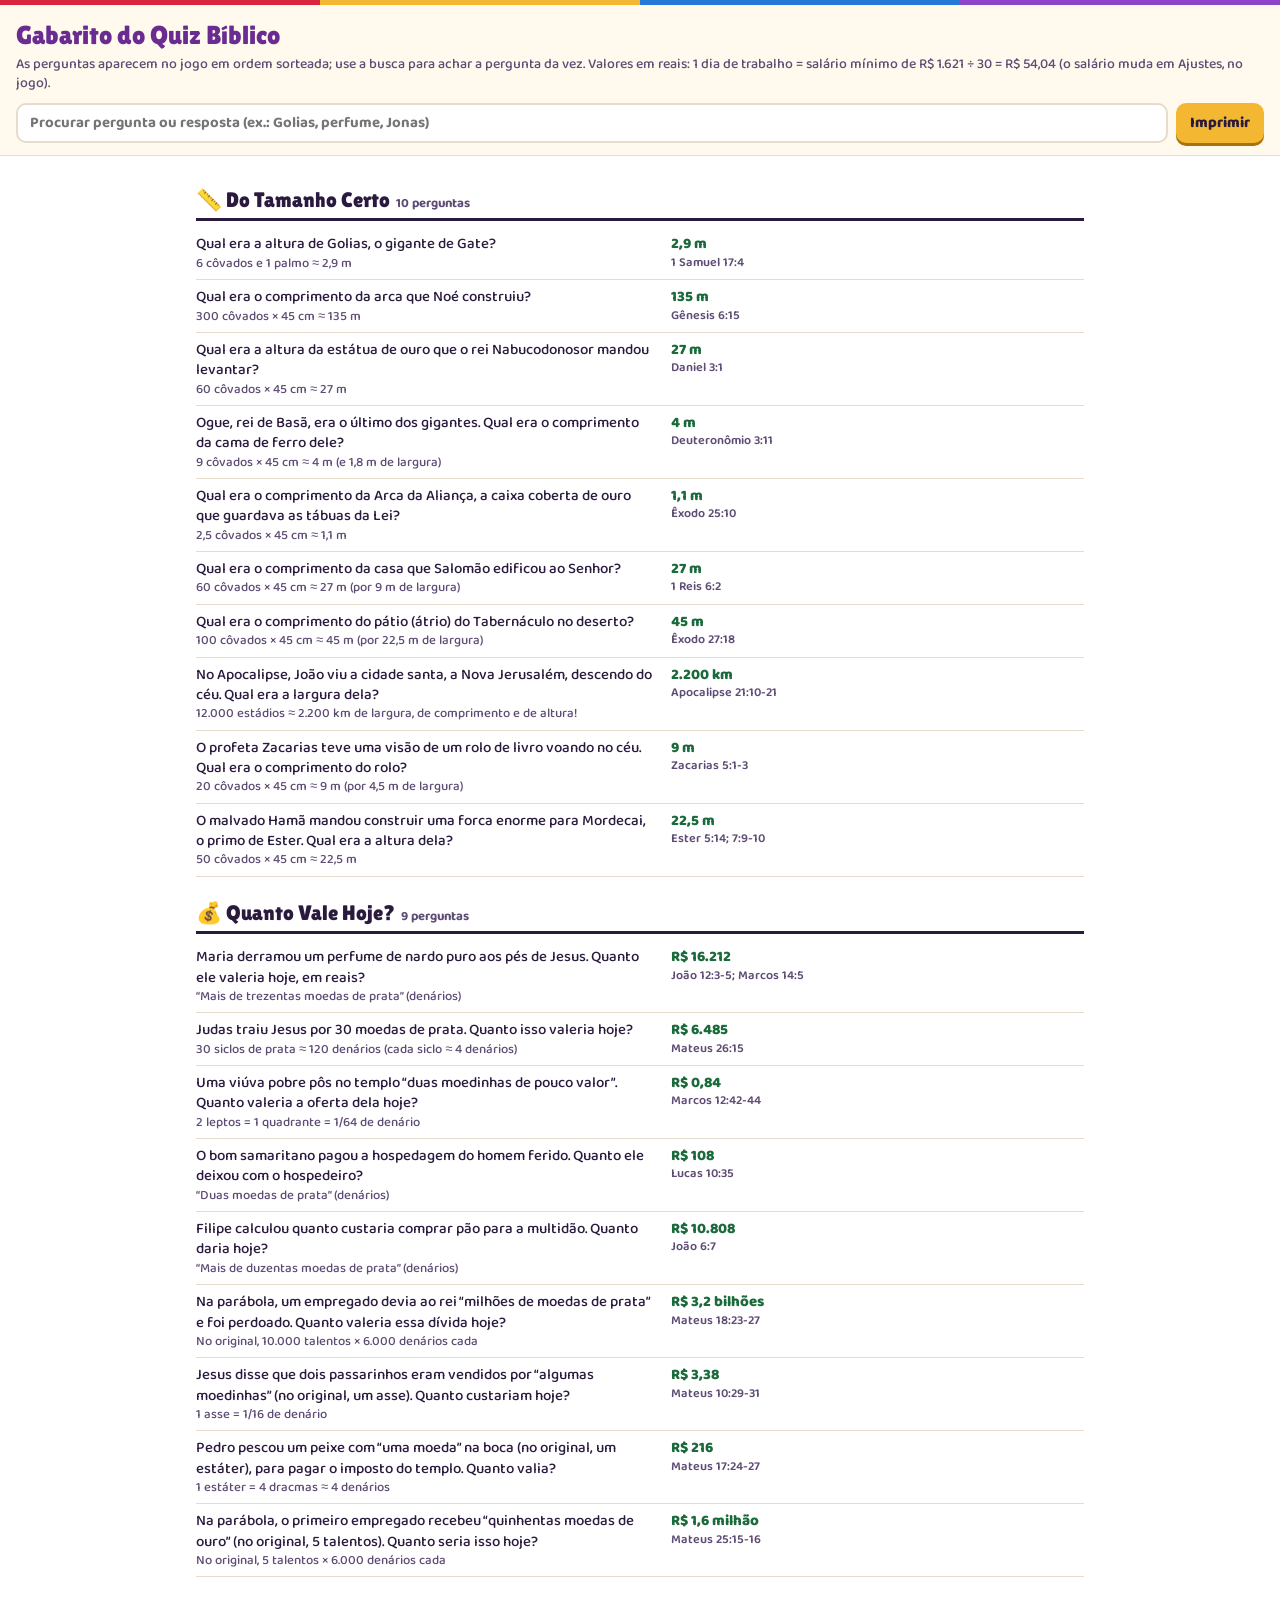
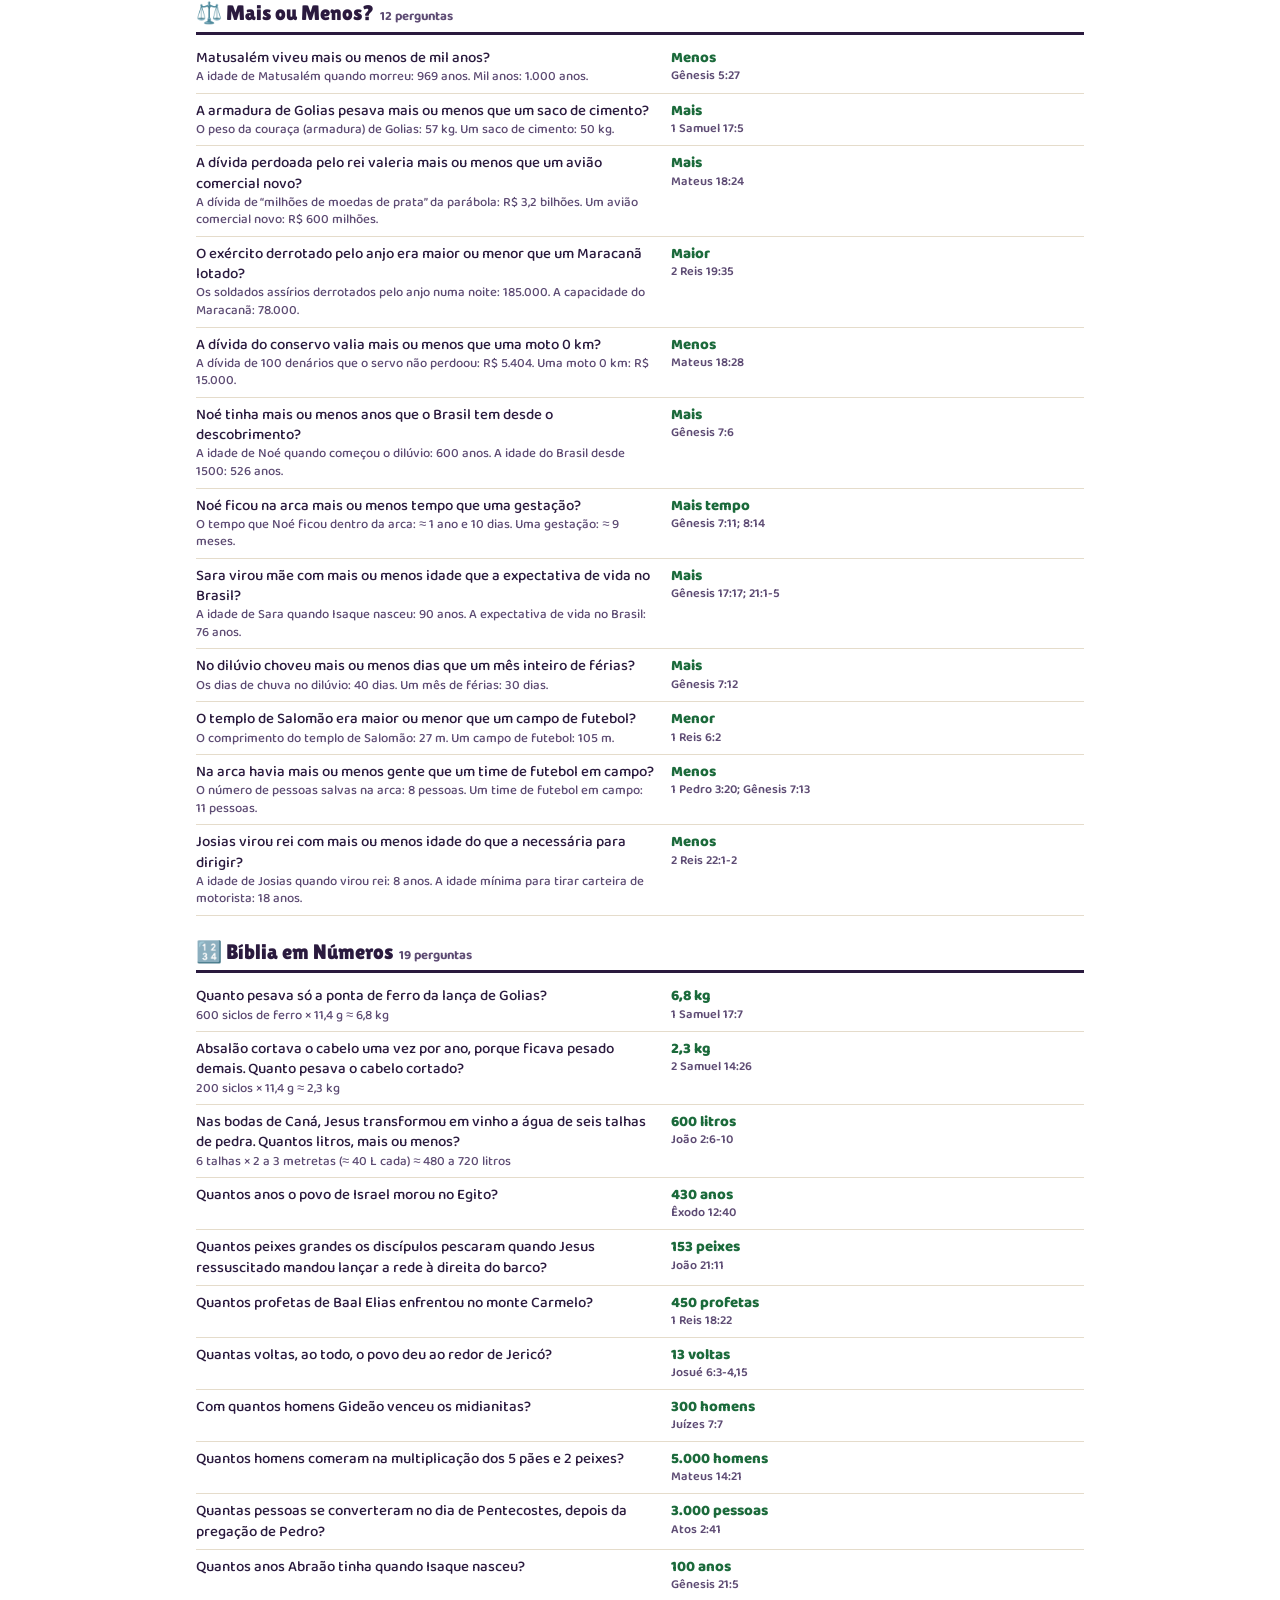
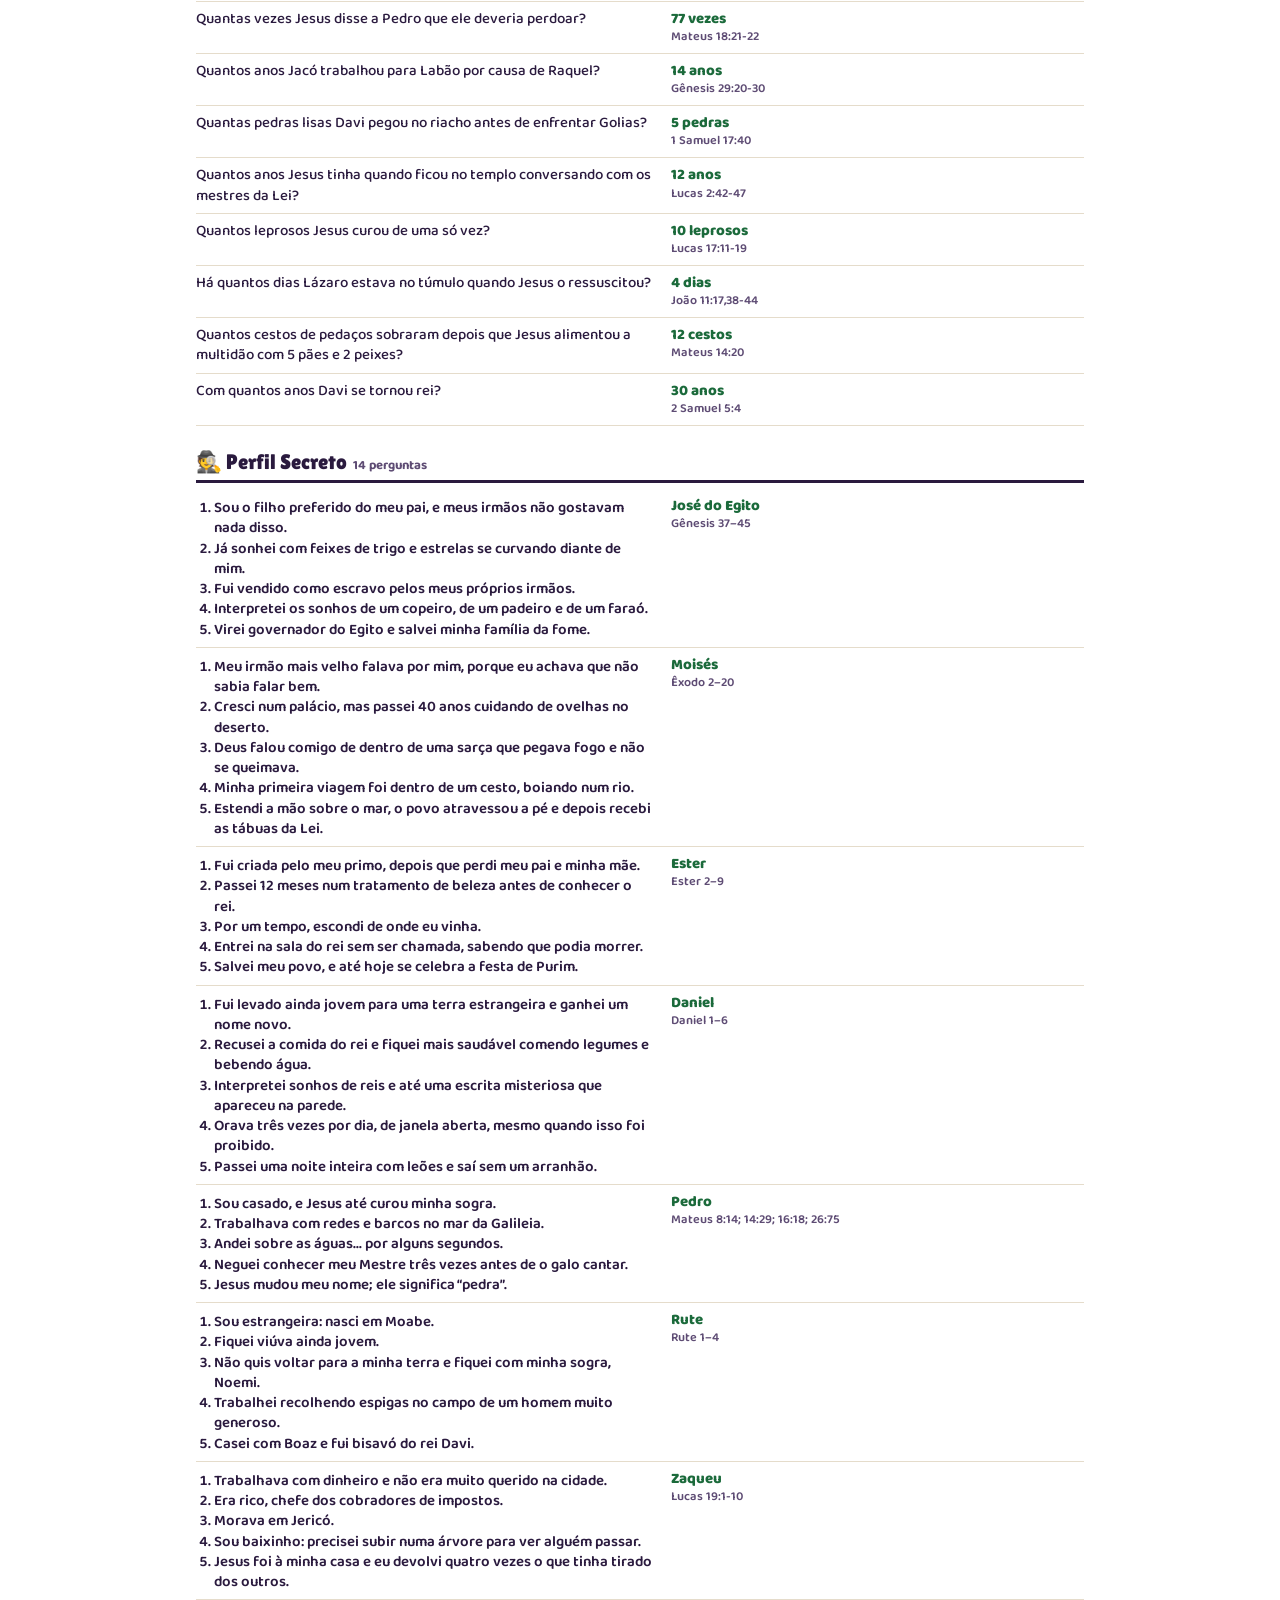
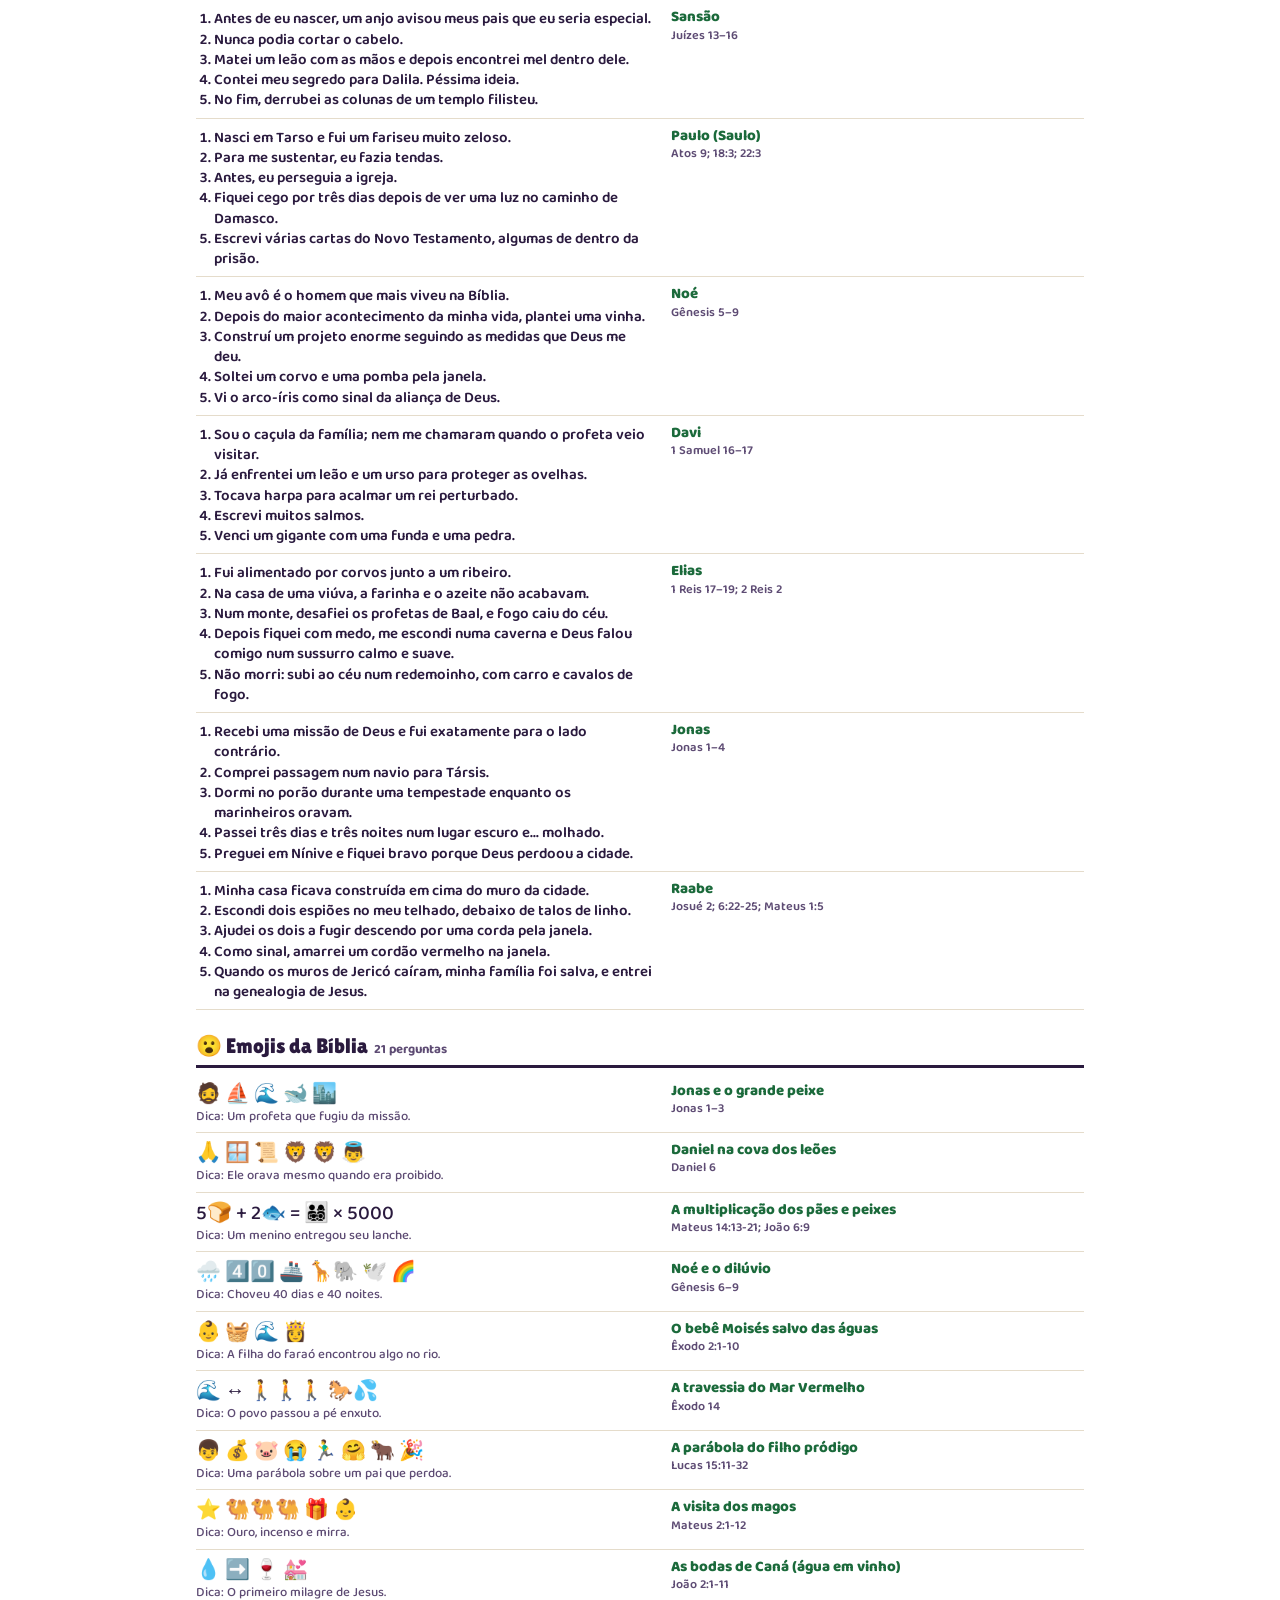
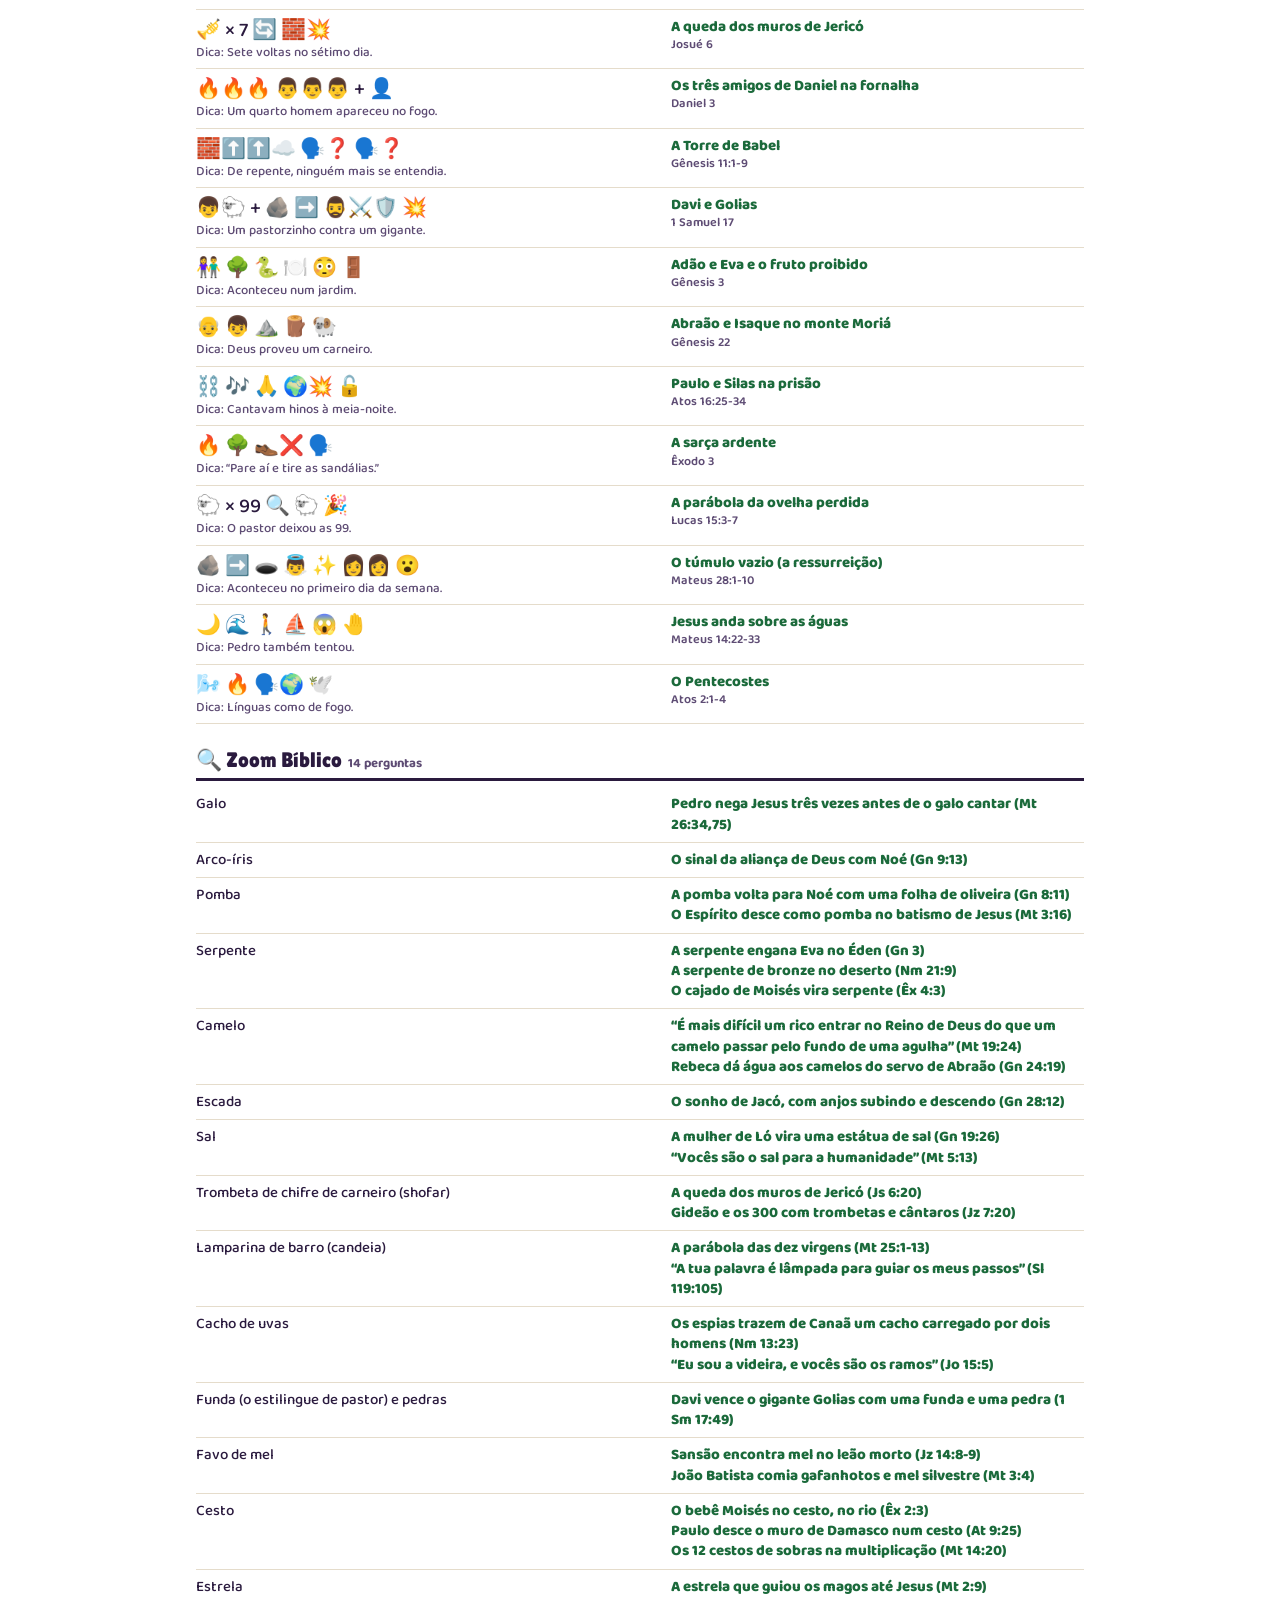
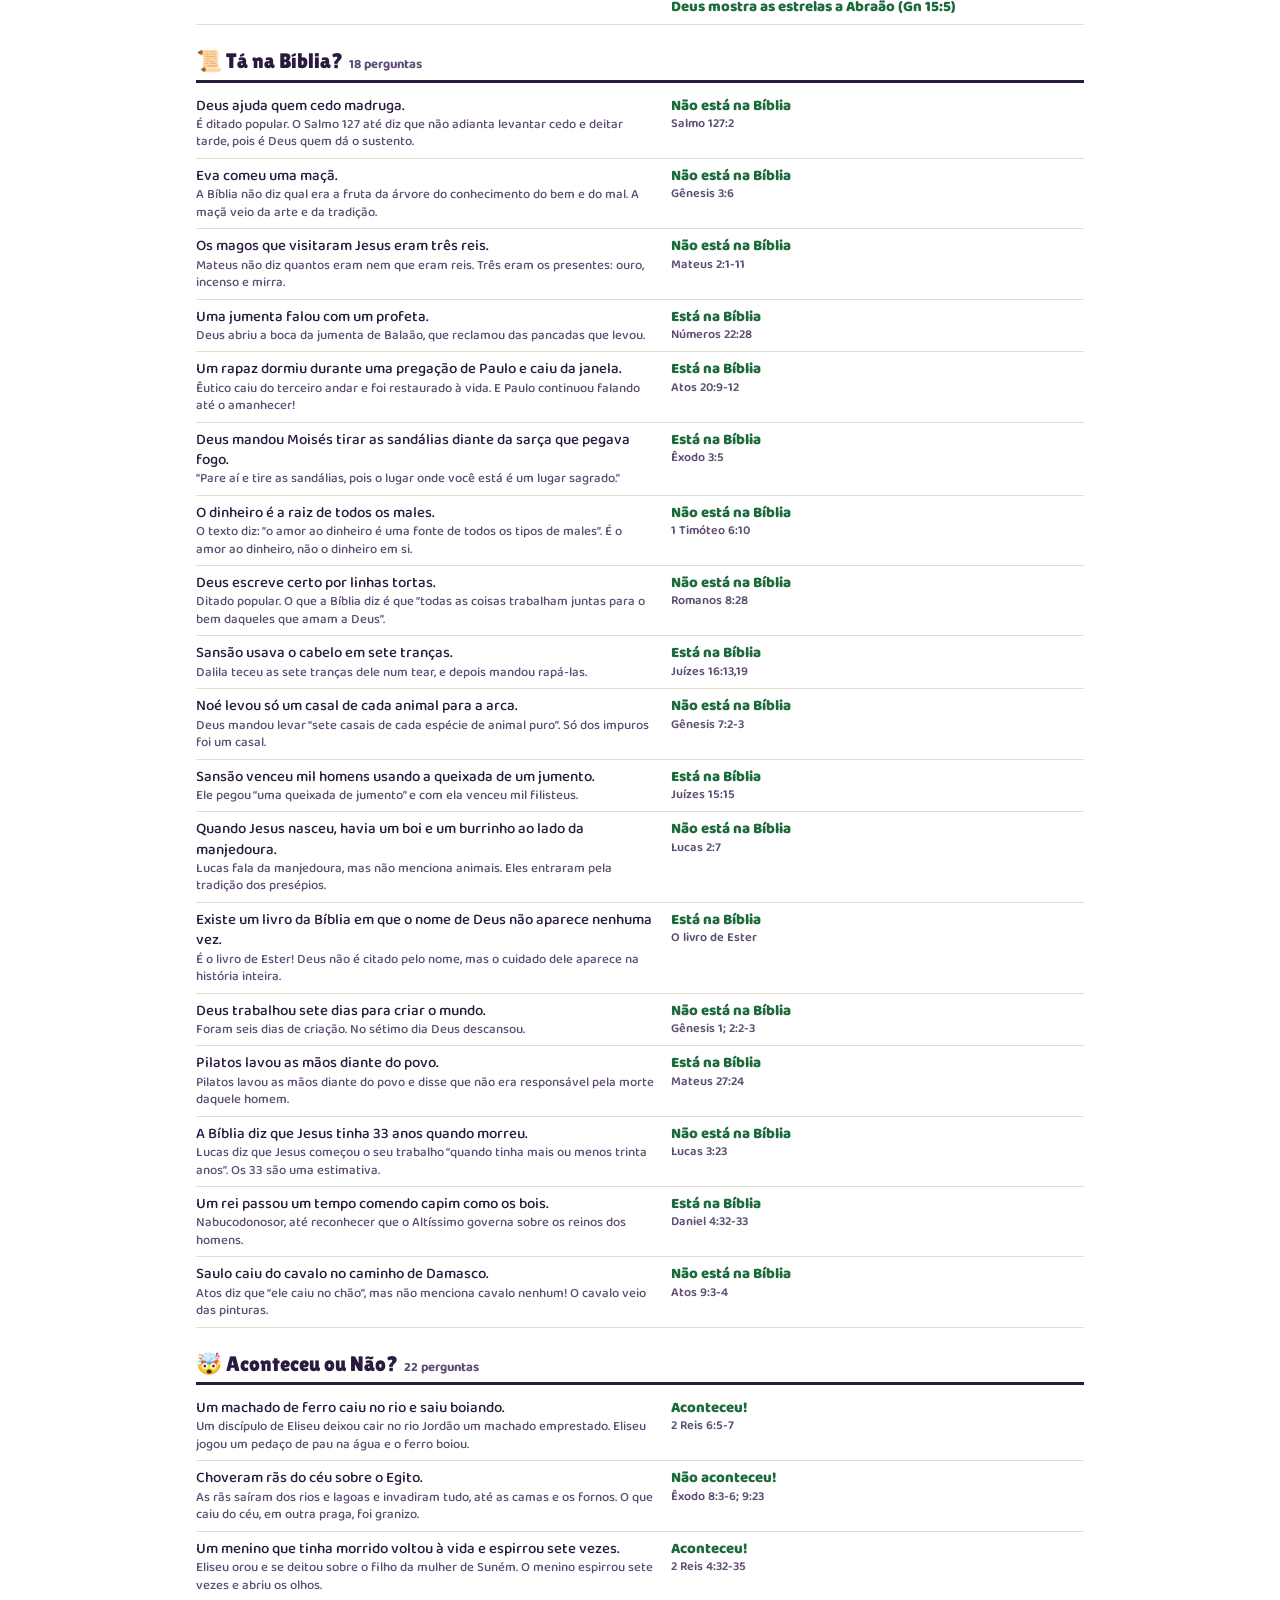
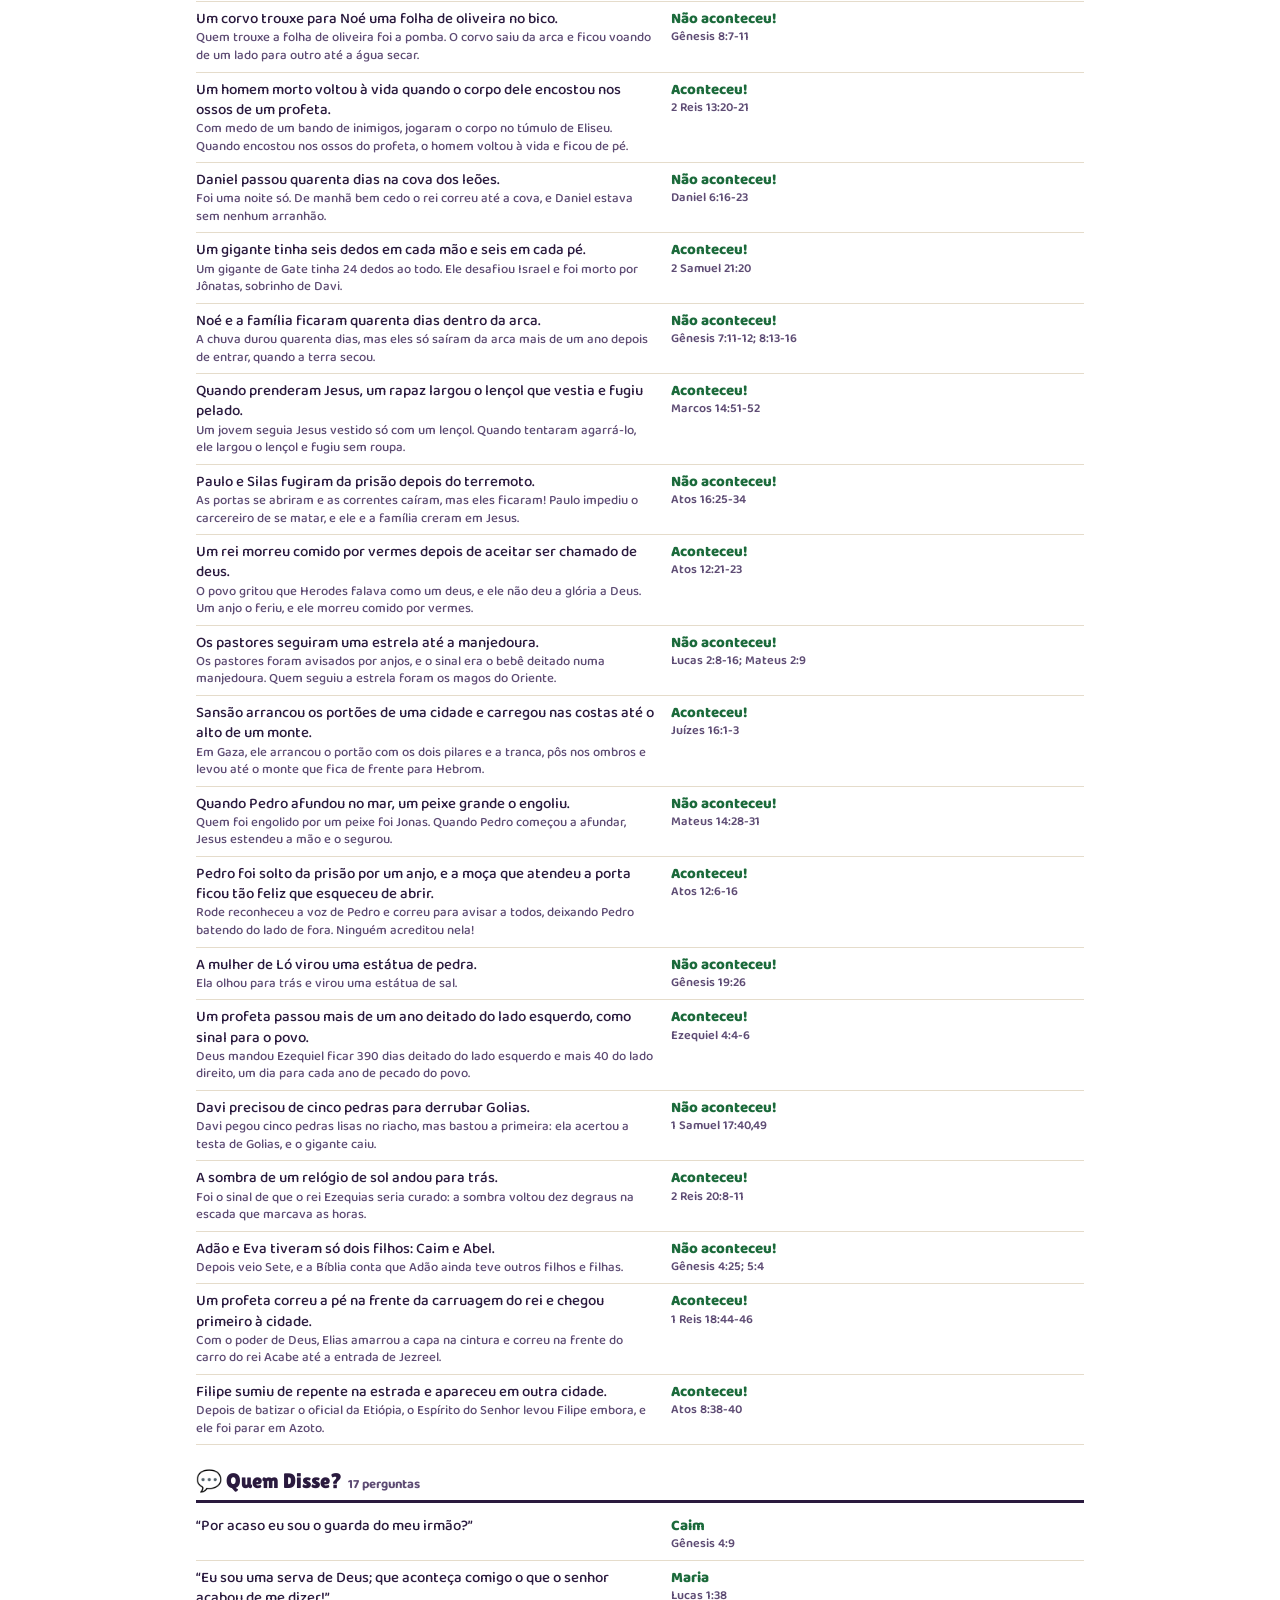
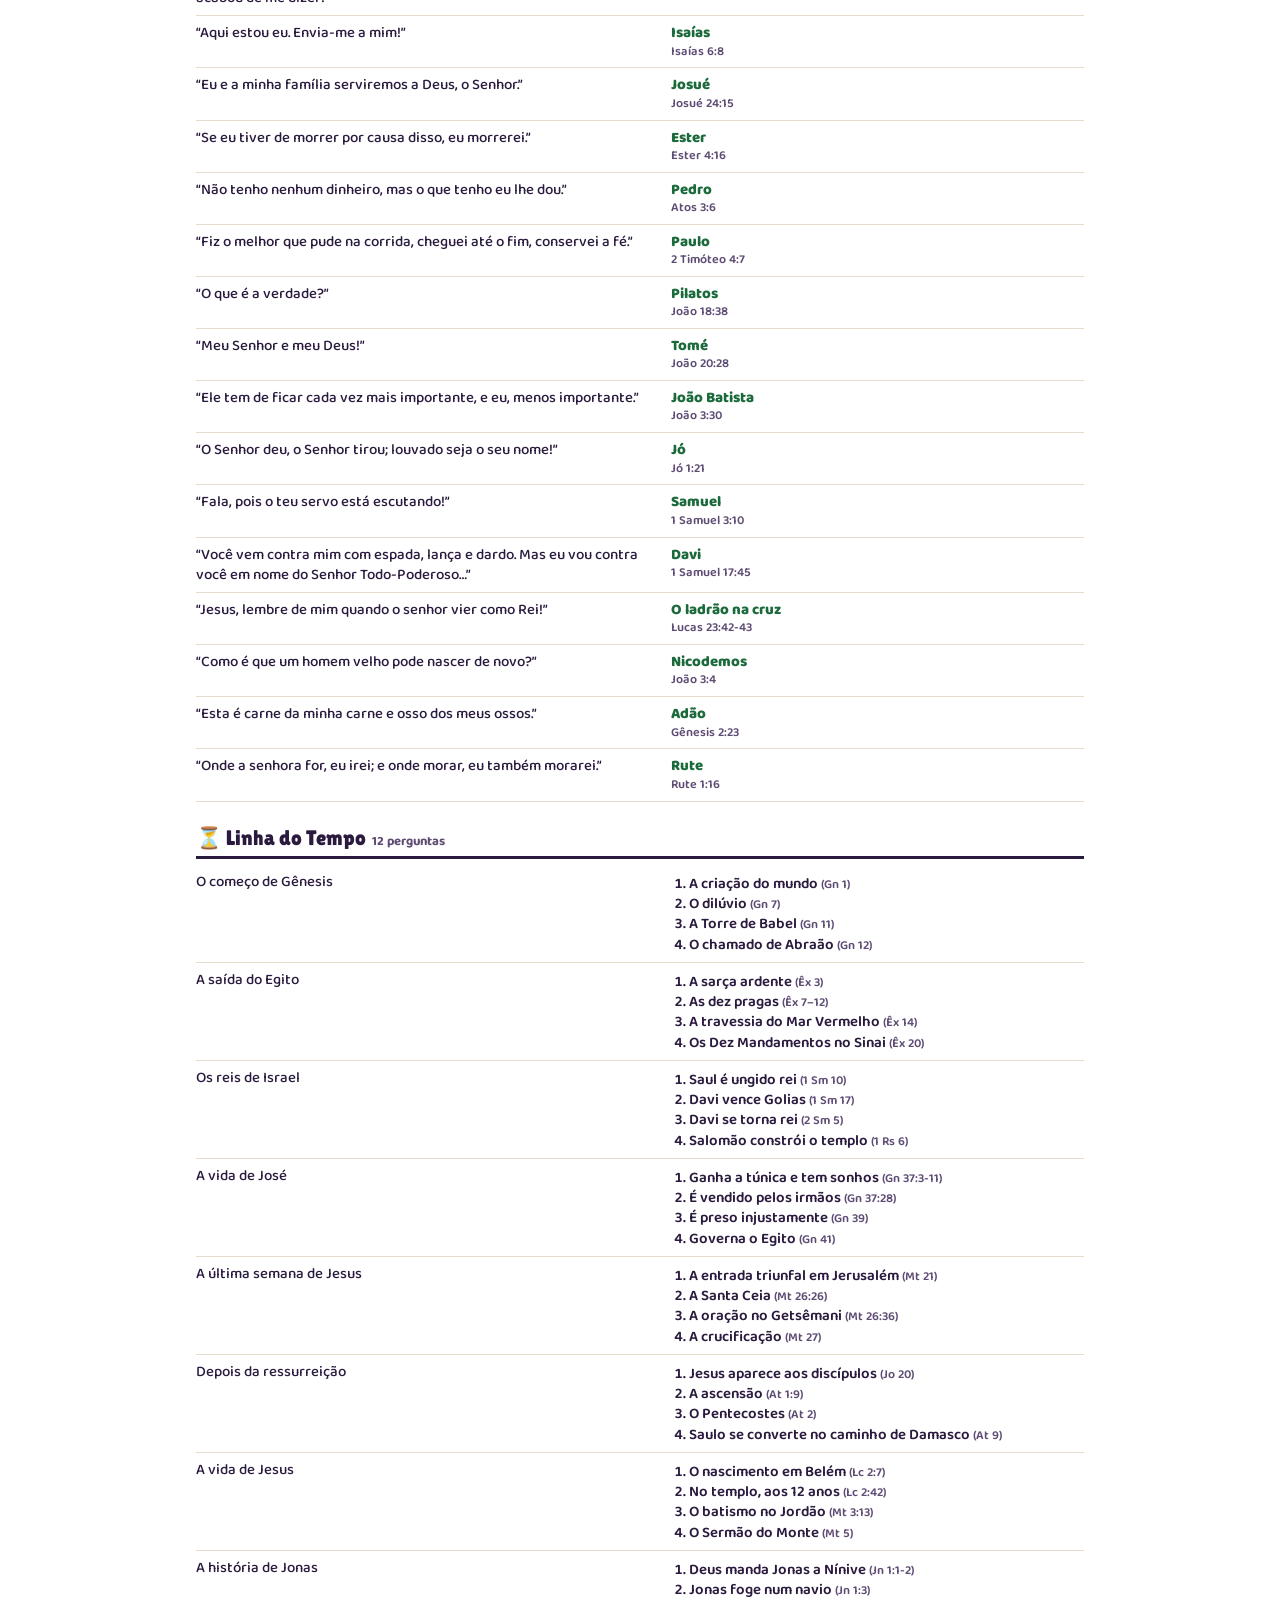
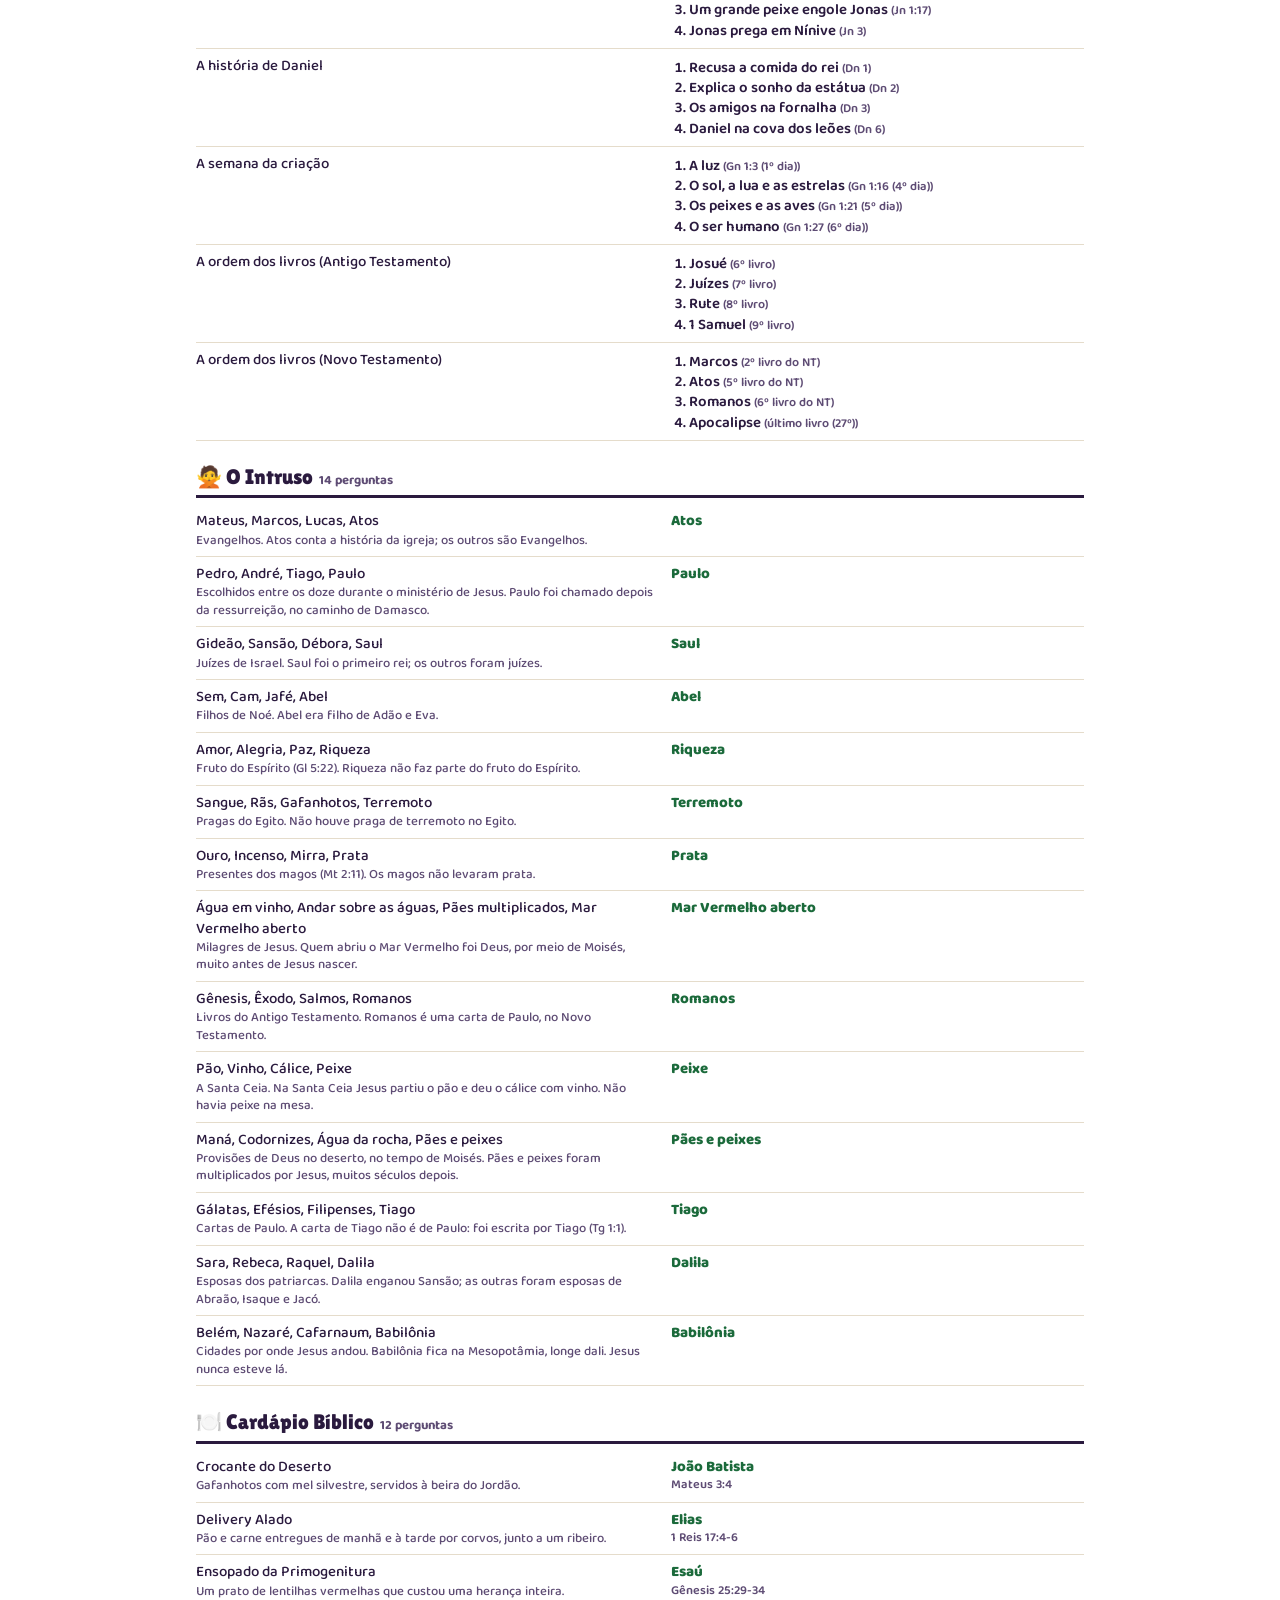
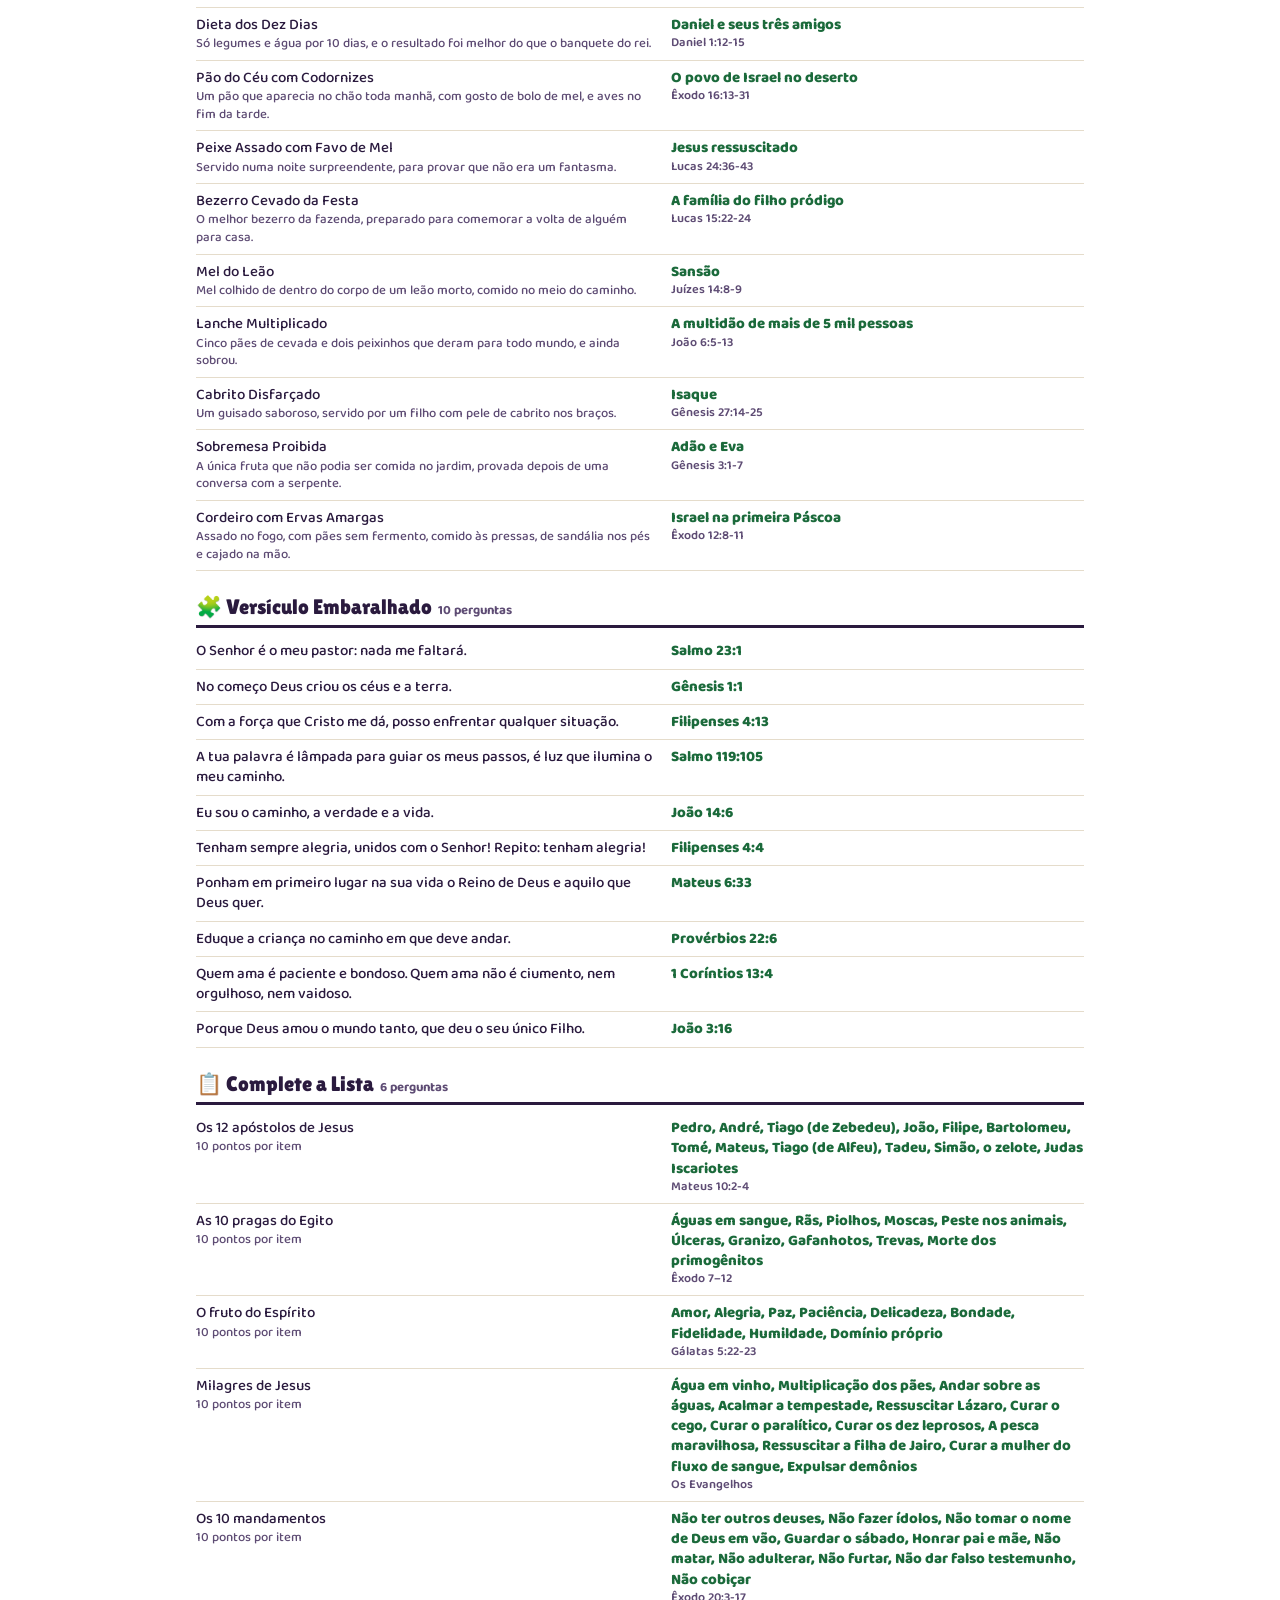
==== gabarito.html @ 68ddaf38 "Quiz Bíblico da EBD Co-Authored-By: Claude Opus 5.5 <noreply@anthropic.com>" ====
<!doctype html>
<html lang="pt-BR">
<head>
  <meta charset="utf-8">
  <meta name="viewport" content="width=device-width, initial-scale=1">
  <title>Gabarito do Quiz Bíblico</title>
  <link rel="stylesheet" href="css/fontes.css">
  <style>
    :root {
      --tinta: #2A1A3E;
      --tinta-2: #5E4C74;
      --linha: #E5DCCB;
      --fundo: #FFFFFF;
      --papel: #FFF9EE;
      --purpura: #6A2C91;
      --ok: #1B6A3B;
      --faixa: linear-gradient(90deg, #D7263D 0 25%, #F4B731 25% 50%, #2479D8 50% 75%, #8E44C9 75% 100%);
    }
    * { box-sizing: border-box; }
    body {
      margin: 0;
      background: var(--fundo);
      color: var(--tinta);
      font-family: 'Baloo 2', 'Segoe UI', sans-serif;
      font-weight: 500;
      font-size: 15px;
      line-height: 1.35;
    }
    header {
      position: sticky;
      top: 0;
      z-index: 2;
      background: var(--papel);
      border-bottom: 1px solid var(--linha);
      padding: 14px 16px 12px;
    }
    header::before { content: ''; position: absolute; inset: 0 0 auto 0; height: 5px; background: var(--faixa); }
    h1 { margin: 4px 0 2px; font-family: 'Lilita One', 'Arial Black', sans-serif; font-weight: 400; font-size: 26px; color: var(--purpura); }
    .sub { margin: 0; color: var(--tinta-2); font-size: 14px; }
    .ferramentas { display: flex; flex-wrap: wrap; gap: 8px; margin-top: 10px; }
    .ferramentas input {
      flex: 1 1 260px;
      min-width: 0;
      padding: 8px 12px;
      border: 2px solid var(--linha);
      border-radius: 10px;
      font: inherit;
      font-weight: 700;
      color: var(--tinta);
    }
    .ferramentas input:focus { outline: 0; border-color: var(--purpura); }
    .ferramentas button {
      padding: 8px 14px;
      border: 0;
      border-radius: 10px;
      background: #F4B731;
      color: var(--tinta);
      font: inherit;
      font-weight: 800;
      cursor: pointer;
      box-shadow: 0 3px 0 #A9720A;
    }
    main { max-width: 920px; margin: 0 auto; padding: 8px 16px 40px; }
    section { margin-top: 22px; }
    h2 {
      margin: 0 0 6px;
      padding-bottom: 4px;
      border-bottom: 3px solid var(--tinta);
      font-family: 'Lilita One', 'Arial Black', sans-serif;
      font-weight: 400;
      font-size: 21px;
      break-after: avoid;
    }
    h2 small { font-family: 'Baloo 2', sans-serif; font-weight: 700; font-size: 13px; color: var(--tinta-2); margin-left: 6px; }
    .item {
      display: grid;
      grid-template-columns: minmax(0, 1fr) minmax(0, 0.9fr);
      gap: 4px 16px;
      padding: 7px 0;
      border-bottom: 1px solid var(--linha);
      break-inside: avoid;
    }
    .q { min-width: 0; }
    .r { min-width: 0; font-weight: 800; color: var(--ok); }
    .ref { display: block; font-weight: 600; font-size: 12.5px; color: var(--tinta-2); }
    .det { display: block; font-weight: 500; font-size: 13px; color: var(--tinta-2); }
    ol.mini { margin: 2px 0 0; padding-left: 18px; font-weight: 600; color: var(--tinta); }
    .vazio { margin-top: 30px; text-align: center; color: var(--tinta-2); }
    [hidden] { display: none !important; }

    @media (max-width: 620px) {
      .item { grid-template-columns: 1fr; }
    }
    @media print {
      @page { size: A4; margin: 12mm; }
      header { position: static; background: none; border: 0; padding: 0 0 6px; }
      header::before { position: static; display: block; height: 4px; margin-bottom: 6px; }
      .ferramentas { display: none; }
      main { max-width: none; padding: 0; }
      body { font-size: 10.5pt; }
      h2 { font-size: 14pt; }
      .item { padding: 4px 0; }
      section { margin-top: 12px; }
    }
  </style>
</head>
<body>
  <header>
    <h1>Gabarito do Quiz Bíblico</h1>
    <p class="sub" id="sub"></p>
    <div class="ferramentas">
      <input id="busca" type="search" placeholder="Procurar pergunta ou resposta (ex.: Golias, perfume, Jonas)" autocomplete="off" aria-label="Procurar no gabarito">
      <button type="button" id="imprimir">Imprimir</button>
    </div>
  </header>
  <main id="lista"></main>
  <p class="vazio" id="vazio" hidden>Nada encontrado com essa busca.</p>

  <script src="js/dados.js"></script>
  <script>
  (function () {
    'use strict';
    const Q = window.QUIZ;

    /* mesmo valor usado no jogo: 1 dia de trabalho = salário mínimo ÷ 30 (Ajustes) */
    let salario = 1621;
    try {
      const salvo = JSON.parse(localStorage.getItem('quiz-ebd-v1') || 'null');
      if (salvo && salvo.salario > 0) salario = salvo.salario;
    } catch (e) { /* sem jogo salvo */ }
    const diaria = Math.ceil(Math.round(salario / 30 * 1e6) / 1e4) / 100;

    const esc = s => String(s).replace(/[&<>"]/g, c => ({ '&': '&amp;', '<': '&lt;', '>': '&gt;', '"': '&quot;' }[c]));
    const num = (v, casas) => v.toLocaleString('pt-BR', { maximumFractionDigits: casas != null ? casas : (Math.abs(v) >= 100 ? 0 : Math.abs(v) >= 10 ? 1 : 2) });
    function brl(v) {
      if (v >= 1e9) return `R$ ${num(v / 1e9, 1)} ${v >= 2e9 ? 'bilhões' : 'bilhão'}`;
      if (v >= 1e6) return `R$ ${num(v / 1e6, 1)} ${v >= 2e6 ? 'milhões' : 'milhão'}`;
      if (v < 100 && Math.abs(v - Math.round(v)) > 0.004) return 'R$ ' + v.toLocaleString('pt-BR', { minimumFractionDigits: 2, maximumFractionDigits: 2 });
      return 'R$ ' + Math.round(v).toLocaleString('pt-BR');
    }
    const unidade = (v, un) => un === 'R$' ? brl(v) : `${num(v)}${un ? ' ' + (un === 't' ? 'toneladas' : un === 'L' ? 'litros' : un) : ''}`;

    function item(pergunta, resposta, ref, detalhe) {
      return `<div class="item"><div class="q">${pergunta}${detalhe ? `<span class="det">${detalhe}</span>` : ''}</div>` +
        `<div class="r">${resposta}${ref ? `<span class="ref">${esc(ref)}</span>` : ''}</div></div>`;
    }

    /* uma linha de gabarito para cada tipo de jogo */
    const LINHA = {
      estimativa(m, q) {
        if (m.visual === 'dinheiro') {
          return item(esc(q.pergunta), brl(q.denarios * diaria), q.versiculo, esc(q.conta));
        }
        return item(esc(q.pergunta), unidade(q.resposta, q.unidade), q.versiculo, q.conta ? esc(q.conta) : '');
      },
      maioumenor(m, q) {
        const vb = q.denarios != null ? q.denarios * diaria : q.valor;
        const ub = q.denarios != null ? 'R$' : q.unidade;
        const certa = vb > q.mod.valor ? q.rotulos[0] : q.rotulos[1];
        const valB = q.mostra || unidade(vb, ub), valM = q.mod.mostra || unidade(q.mod.valor, q.mod.unidade);
        return item(esc(q.pergunta), esc(certa), q.versiculo, `${esc(q.bib)}: ${valB}. ${esc(q.mod.texto)}: ${valM}.`);
      },
      pistas(m, q) {
        return item(`<ol class="mini">${q.pistas.map(p => `<li>${esc(p)}</li>`).join('')}</ol>`, esc(q.nome), q.versiculo);
      },
      emoji(m, q) { return item(`<span style="font-size:20px">${q.emojis}</span>`, esc(q.resposta), q.versiculo, `Dica: ${esc(q.dica)}`); },
      zoom(m, q) { return item(esc(q.objeto), q.historias.map(esc).join('<br>'), ''); },
      verdadeiro(m, q) {
        const r = m.rotulos ? (q.resposta ? m.rotulos.certo : m.rotulos.errado) : (q.resposta ? 'Está na Bíblia' : 'Não está na Bíblia');
        return item(esc(q.frase), esc(r), q.versiculo, esc(q.explicacao));
      },
      escolha(m, q) { return item(`“${esc(q.frase)}”`, esc(q.opcoes[0]), q.versiculo); },
      ordem(m, q) { return item(esc(q.titulo), `<ol class="mini">${q.eventos.map(e => `<li>${esc(e.texto)} <span class="ref" style="display:inline">(${esc(e.ref)})</span></li>`).join('')}</ol>`, ''); },
      intruso(m, q) { return item(q.itens.map(esc).join(', '), esc(q.itens[3]), '', `${esc(q.grupo)}. ${esc(q.explicacao)}`); },
      cardapio(m, q) { return item(`${esc(q.prato)}<span class="det">${esc(q.descricao)}</span>`, esc(q.opcoes[0]), q.versiculo); },
      embaralhado(m, q) { return item(esc(q.texto), esc(q.versiculo), ''); },
      lista(m, q) { return item(`${esc(q.titulo)} <span class="det">${q.pontos || m.pontos} pontos por item</span>`, q.itens.map(i => esc(i.nome)).join(', '), q.versiculo); },
      relampago(m, q) { return item(esc(q.titulo), `<ol class="mini">${q.itens.map(([p, r]) => `<li><span style="font-weight:600;color:var(--tinta)">${esc(p)}</span> ${esc(r)}</li>`).join('')}</ol>`, ''); }
    };

    const blocos = Q.modulos.map(m => {
      const linhas = m.perguntas.map(q => LINHA[m.tipo](m, q)).join('');
      return `<section><h2>${m.icone} ${esc(m.nome)}<small>${m.perguntas.length} ${m.perguntas.length === 1 ? 'pergunta' : 'perguntas'}</small></h2>${linhas}</section>`;
    });
    blocos.push(`<section><h2>🏆 Aposta Final<small>${Q.final.length} temas</small></h2>${Q.final.map(f => item(`<b>${esc(f.tema)}</b><br>${esc(f.pergunta)}`, esc(f.resposta), f.versiculo)).join('')}</section>`);
    document.getElementById('lista').innerHTML = blocos.join('');
    document.getElementById('sub').textContent =
      `As perguntas aparecem no jogo em ordem sorteada; use a busca para achar a pergunta da vez. ` +
      `Valores em reais: 1 dia de trabalho = salário mínimo de ${brl(salario)} ÷ 30 = ${brl(diaria)} (o salário muda em Ajustes, no jogo).`;

    /* busca: ignora acentos e maiúsculas, esconde o que não combina */
    const norm = s => s.toLowerCase().normalize('NFD').replace(/[̀-ͯ]/g, '');
    const itens = Array.from(document.querySelectorAll('.item'));
    itens.forEach(el => { el.dataset.txt = norm(el.textContent); });
    const secoes = Array.from(document.querySelectorAll('section'));
    document.getElementById('busca').addEventListener('input', e => {
      const t = norm(e.target.value.trim());
      let algum = false;
      itens.forEach(el => { const ok = !t || el.dataset.txt.includes(t); el.hidden = !ok; if (ok) algum = true; });
      secoes.forEach(s => { s.hidden = !s.querySelector('.item:not([hidden])'); });
      document.getElementById('vazio').hidden = algum;
    });
    document.getElementById('imprimir').addEventListener('click', () => {
      const b = document.getElementById('busca');
      if (b.value) { b.value = ''; b.dispatchEvent(new Event('input')); }
      window.print();
    });
  })();
  </script>
</body>
</html>
---- css/fontes.css ----
/* Fontes embutidas no próprio CSS: funcionam sem internet e abrindo o index.html com dois cliques.
 * Lilita One (Juan Montoreano) e Baloo 2 (Ek Type), licença SIL Open Font License 1.1.
 * Os arquivos originais estão na pasta fonts/. */
@font-face {
  font-family: "Lilita One";
  font-style: normal;
  font-weight: 400;
  font-display: block;
  src: url([data-uri]) format("woff2");
}
@font-face {
  font-family: "Baloo 2";
  font-style: normal;
  font-weight: 400 800;
  font-display: block;
  src: url([data-uri]) format("woff2");
}
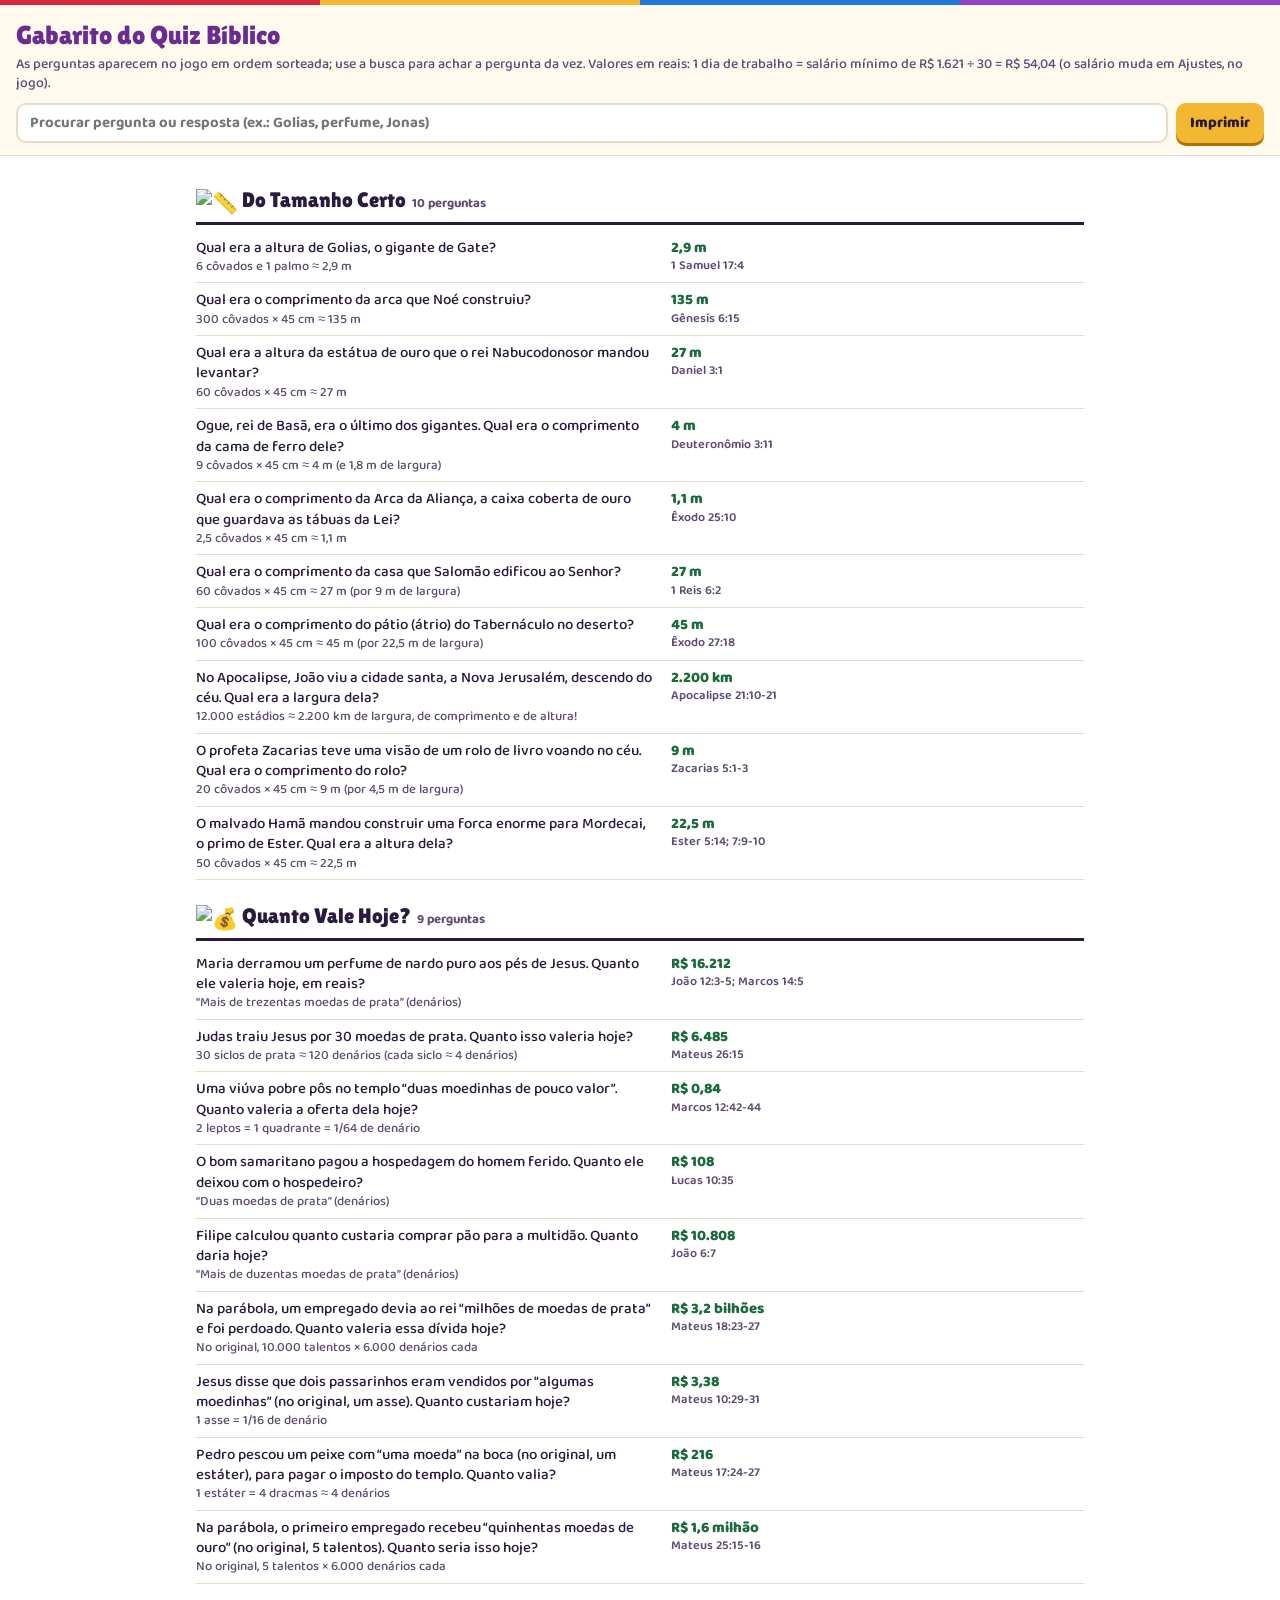
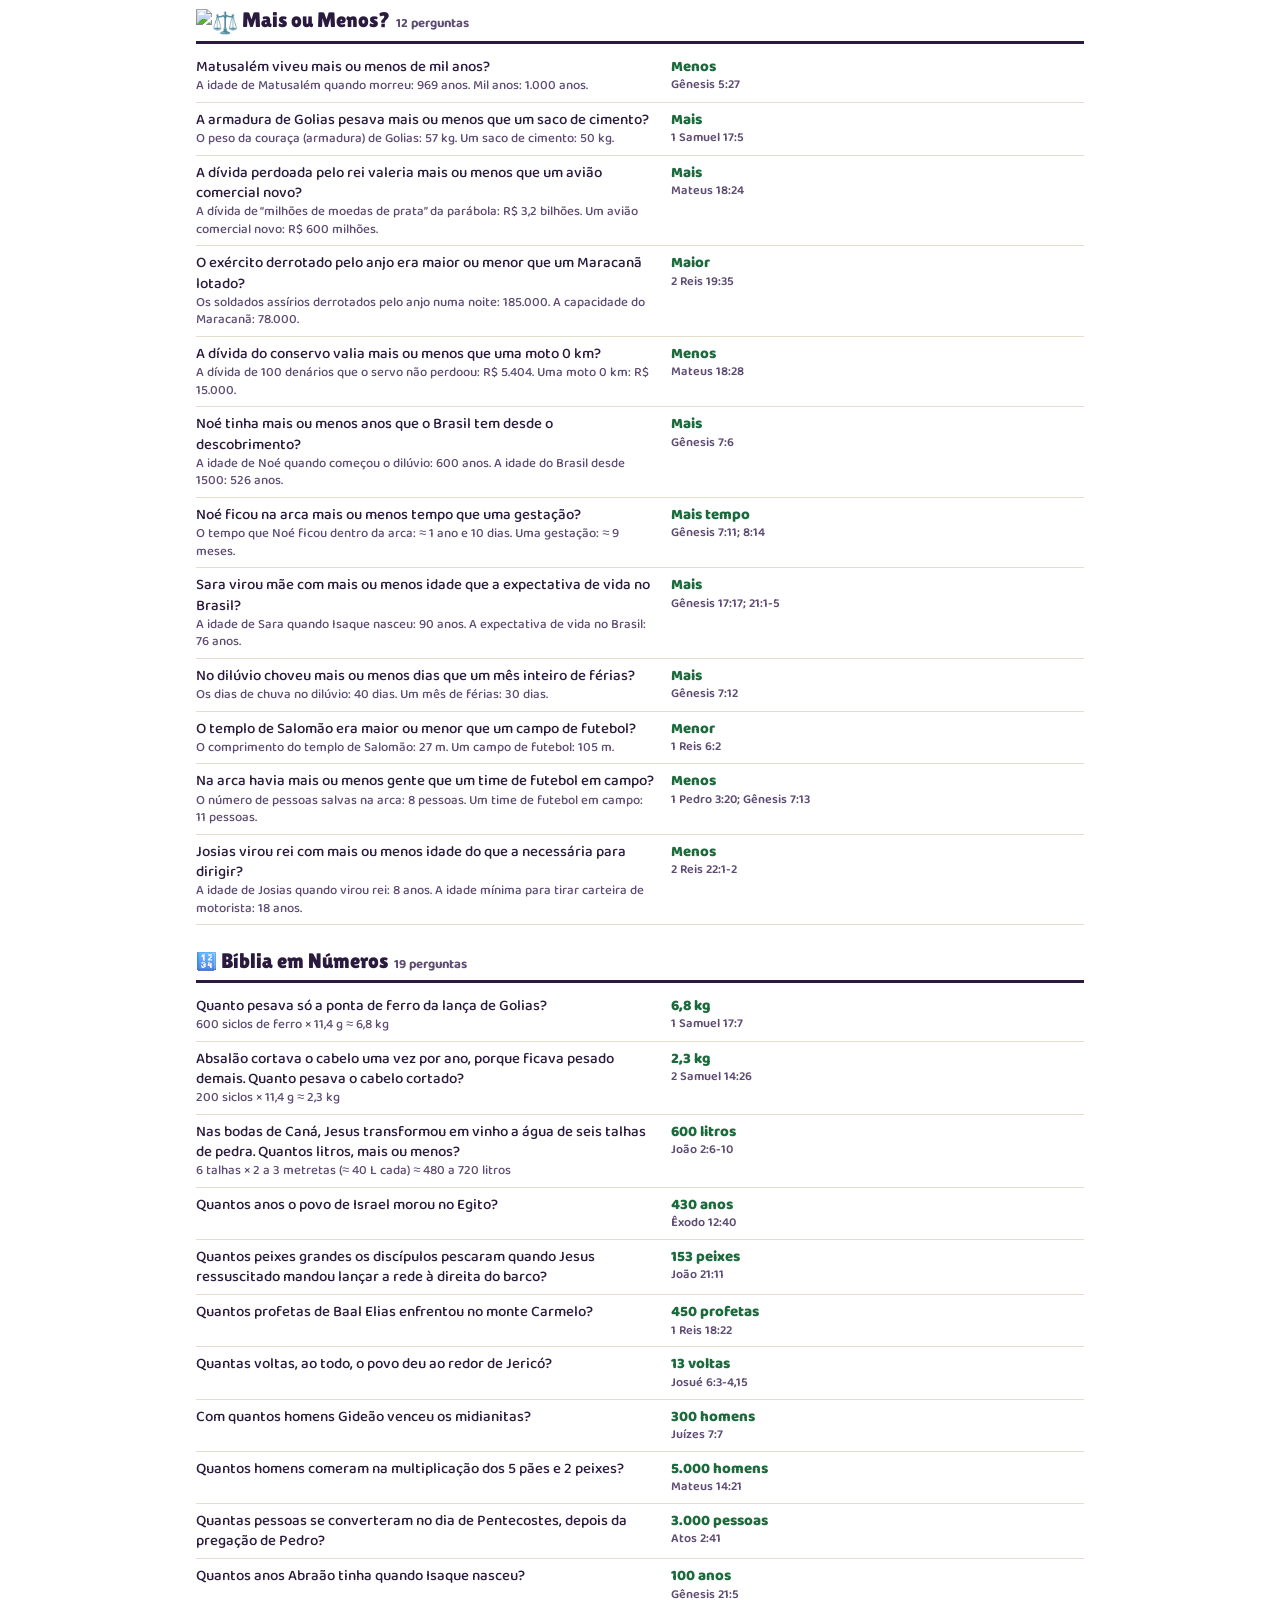
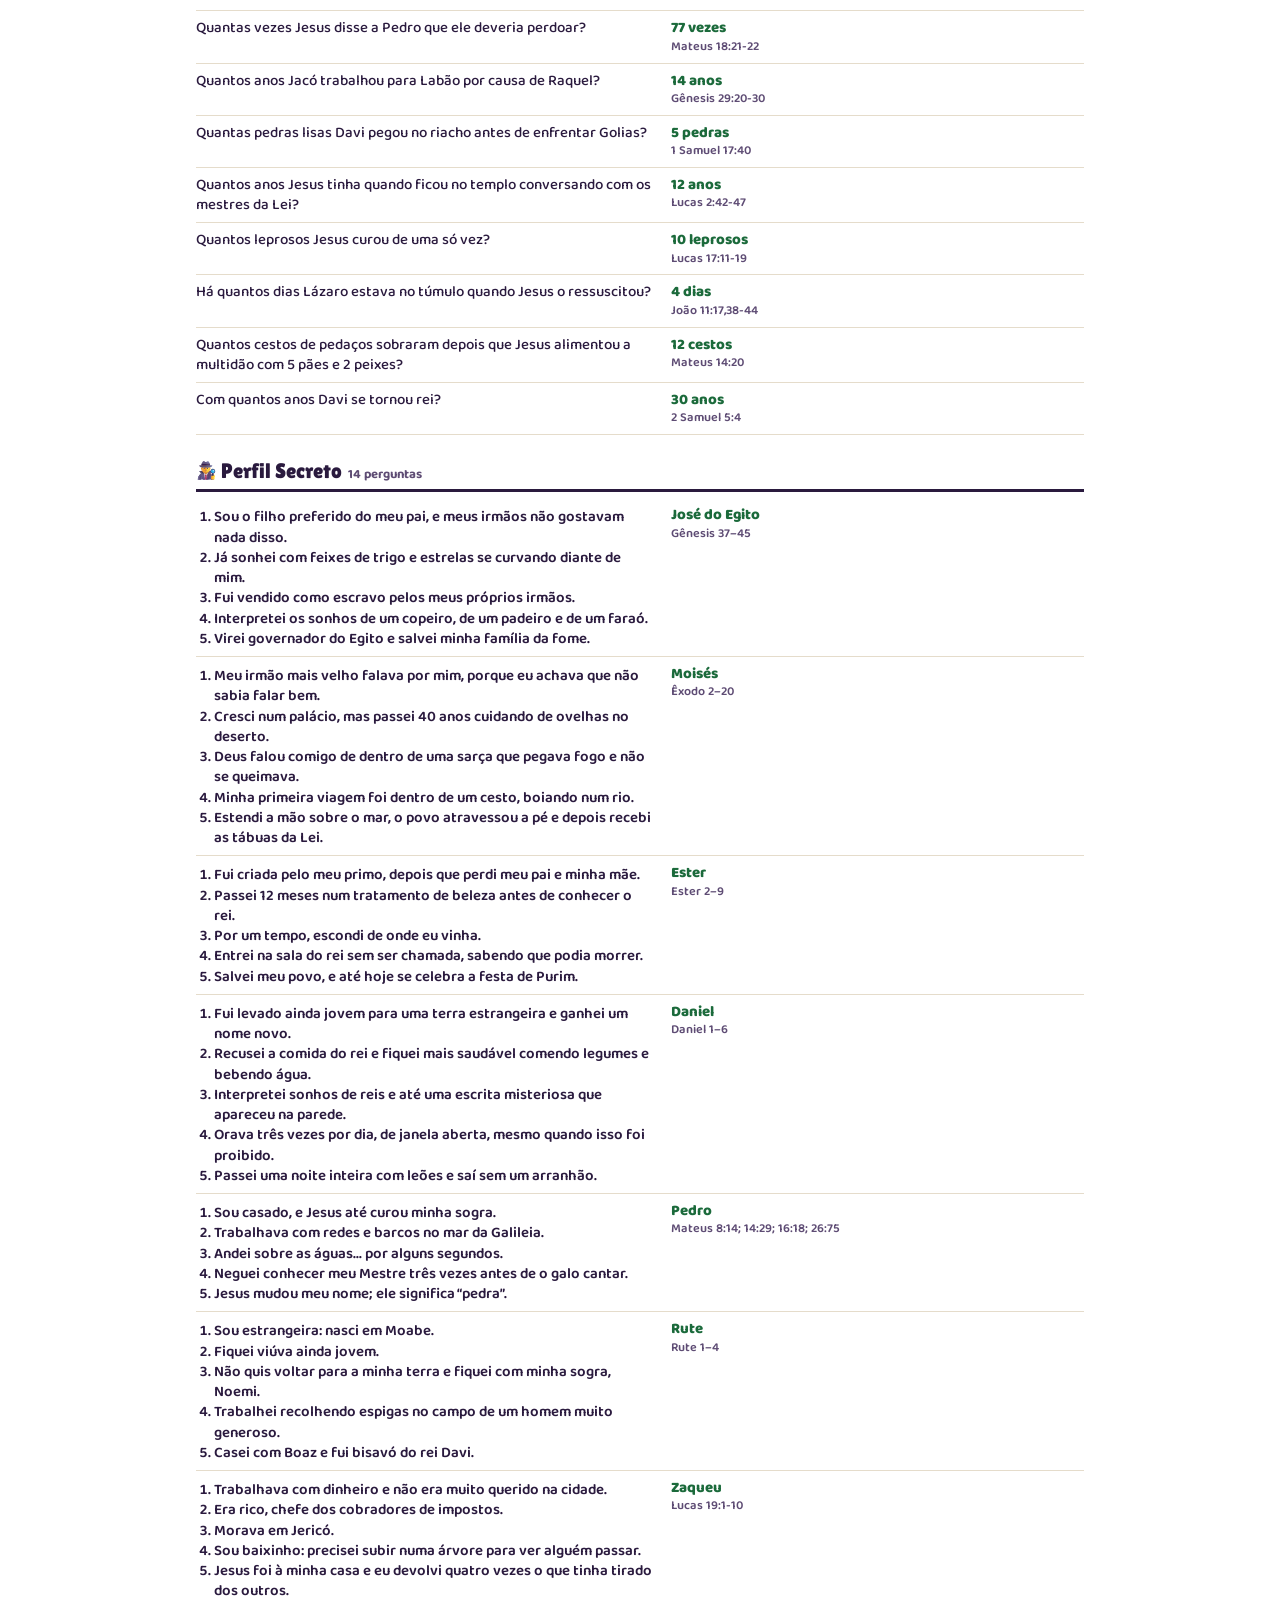
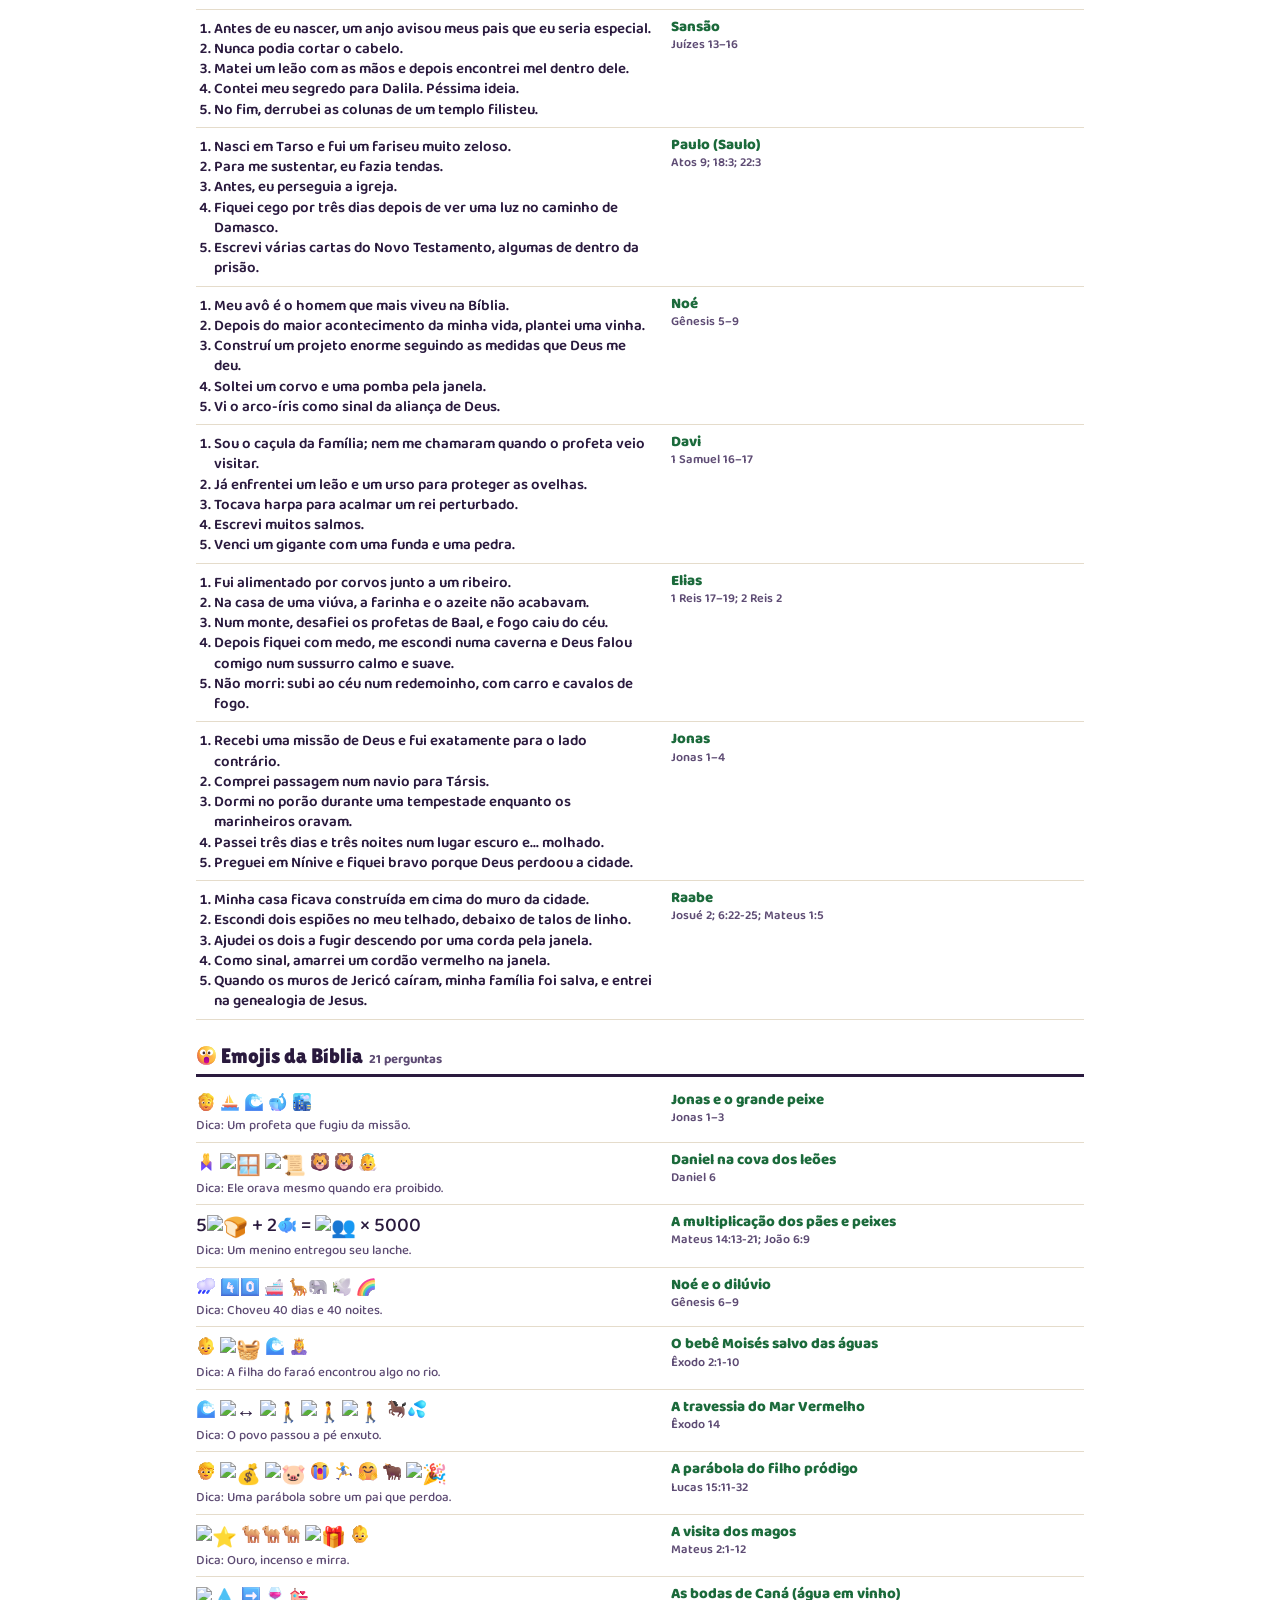
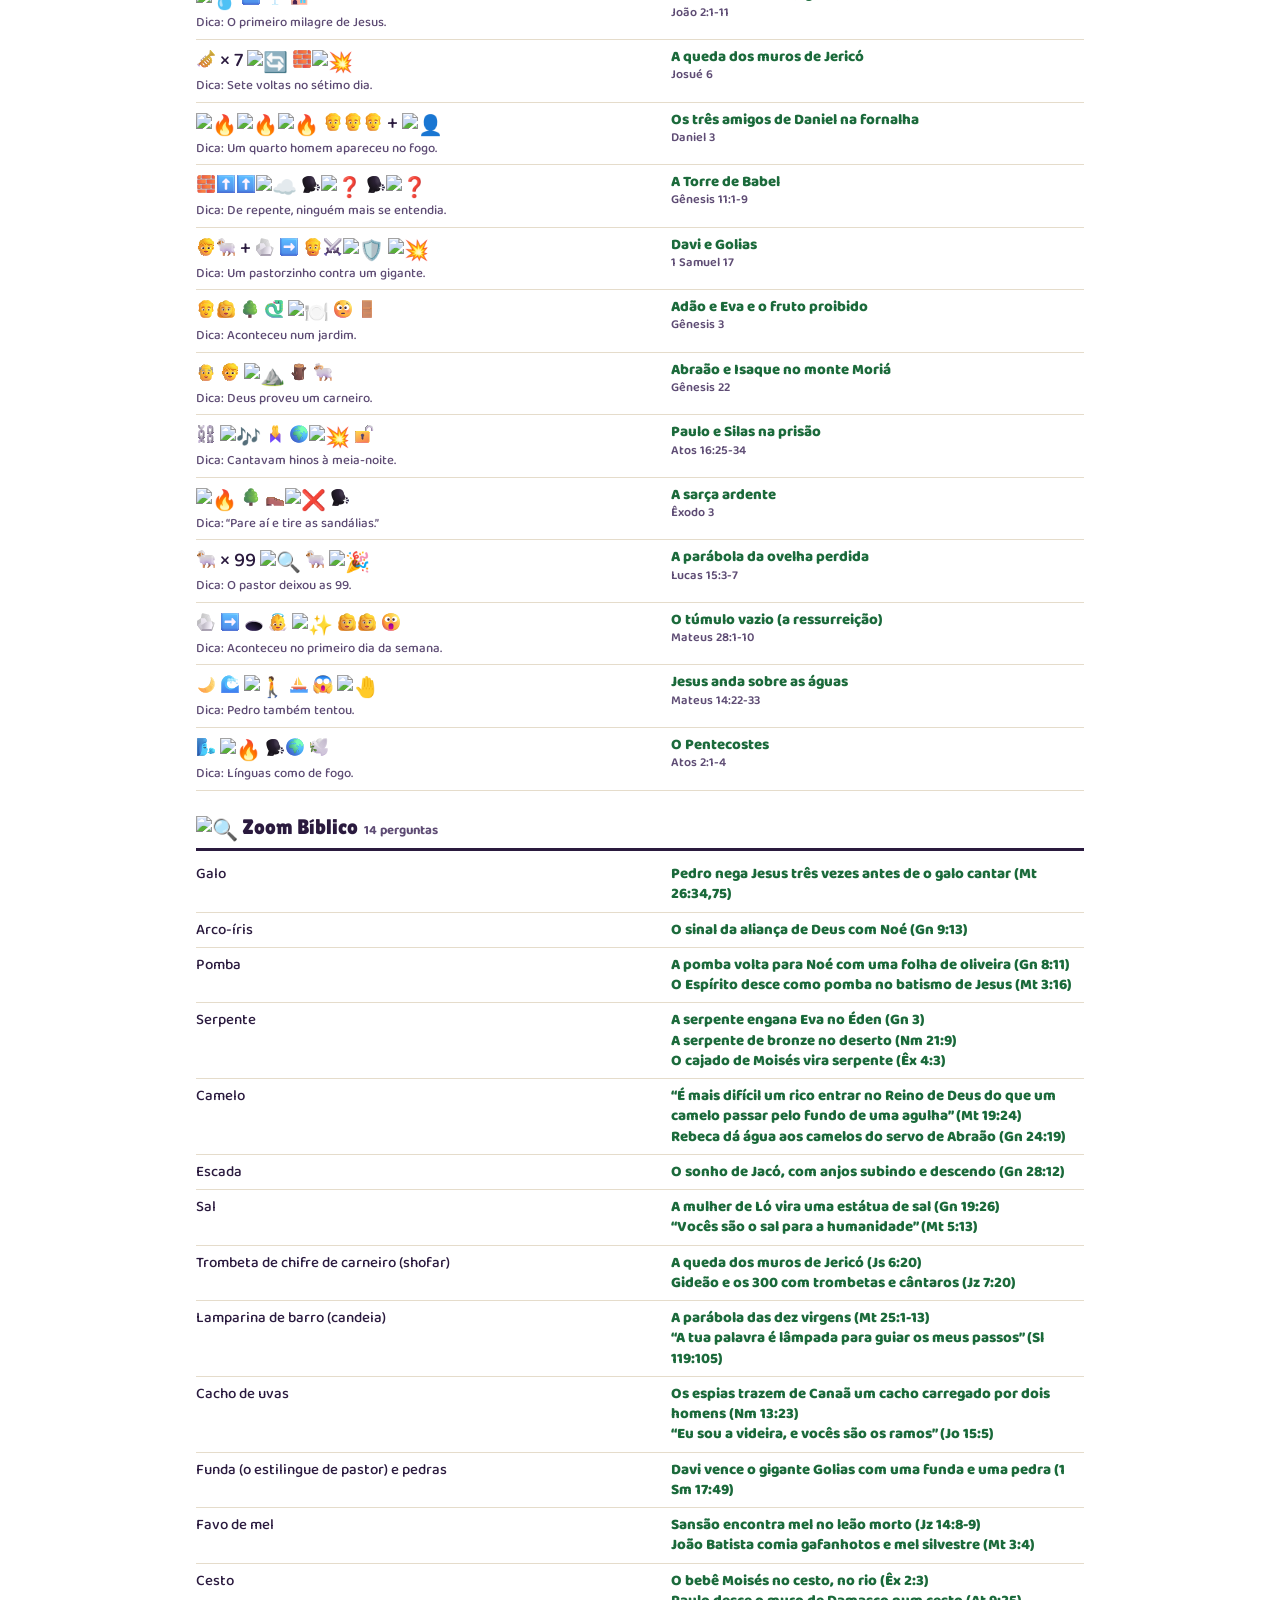
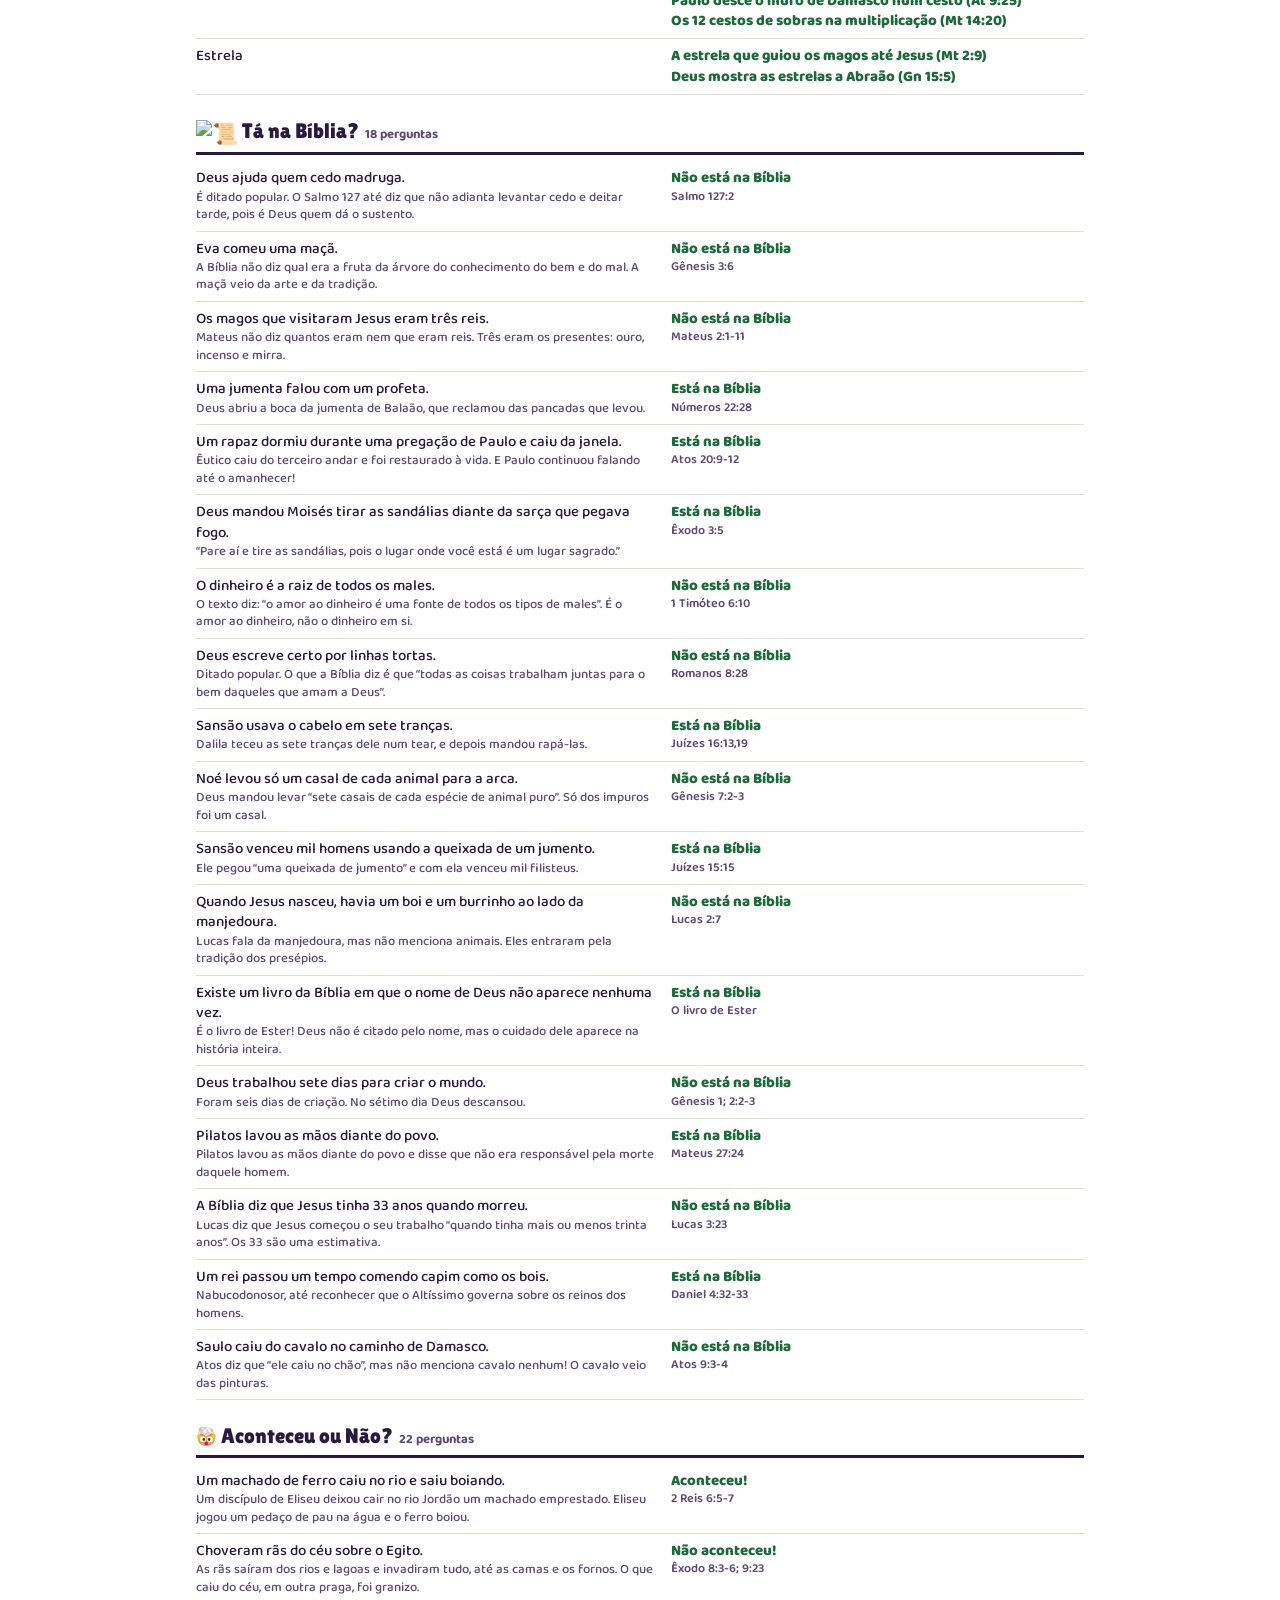
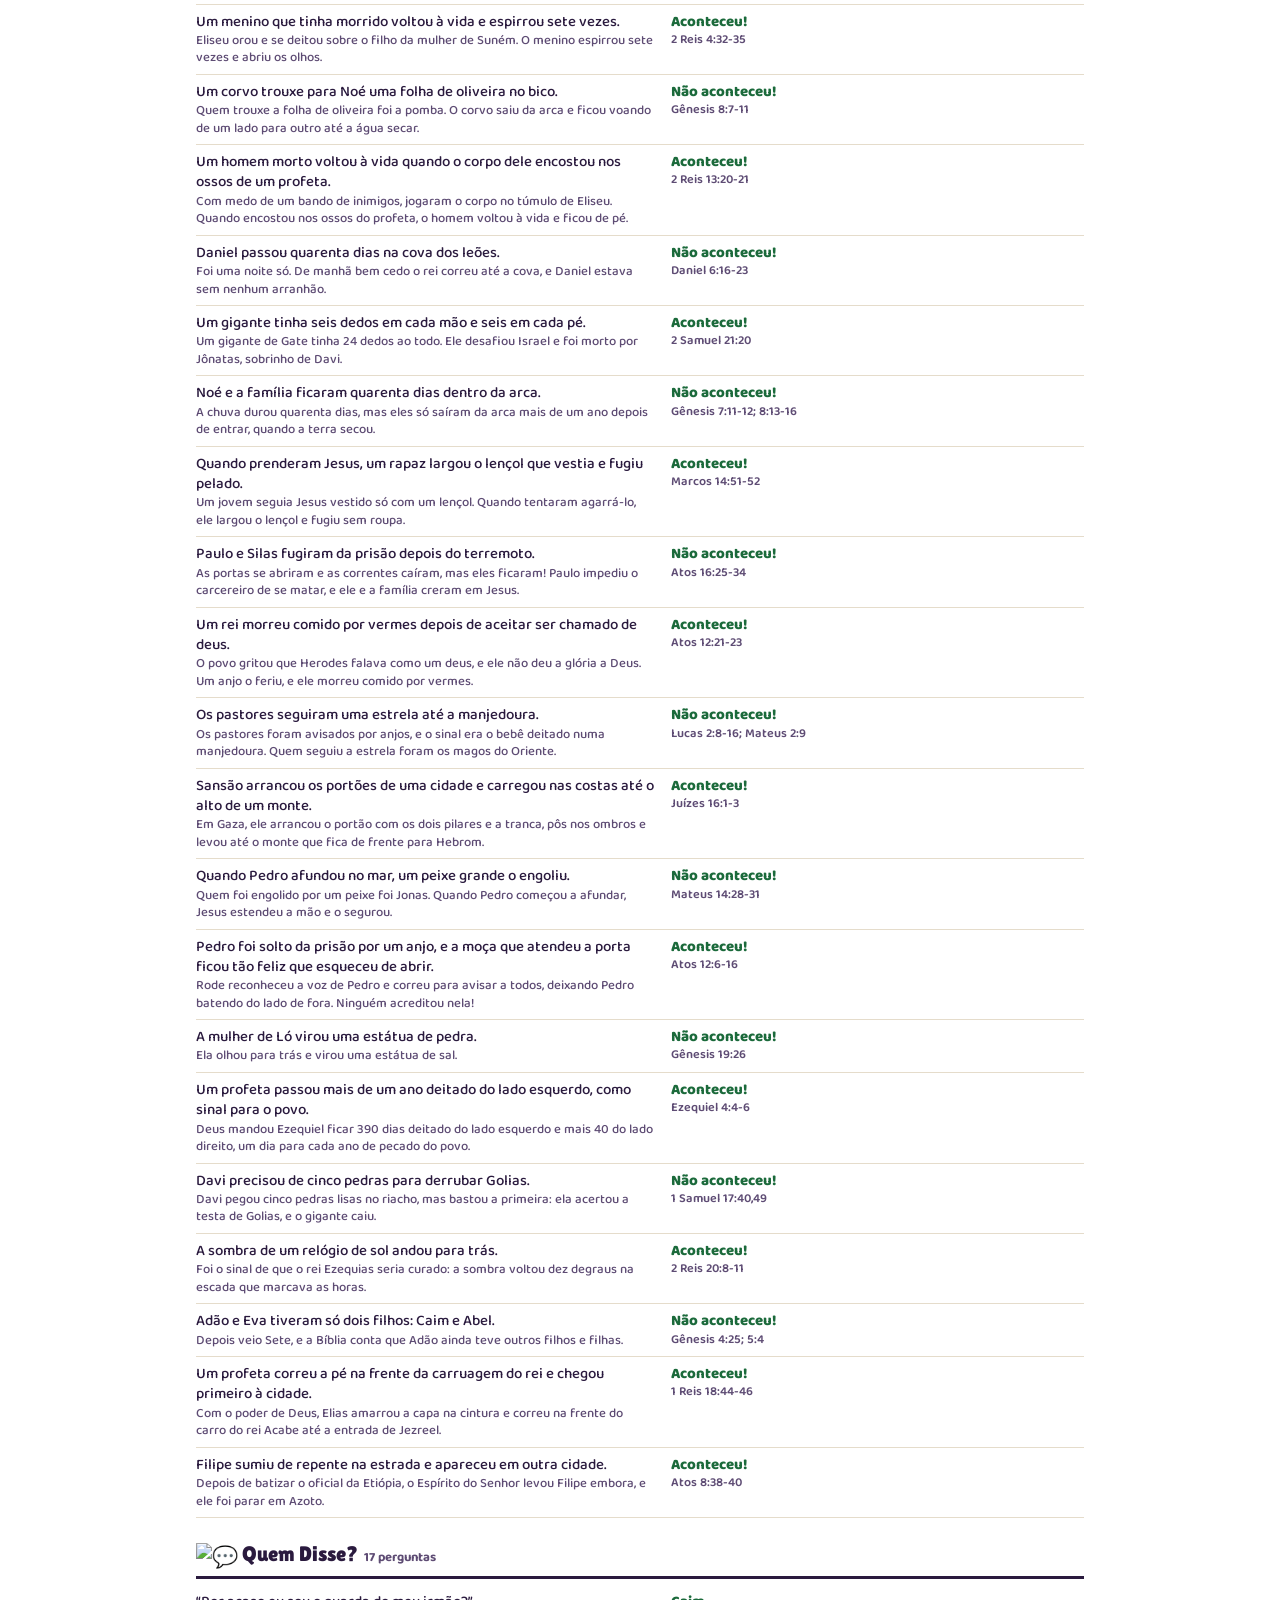
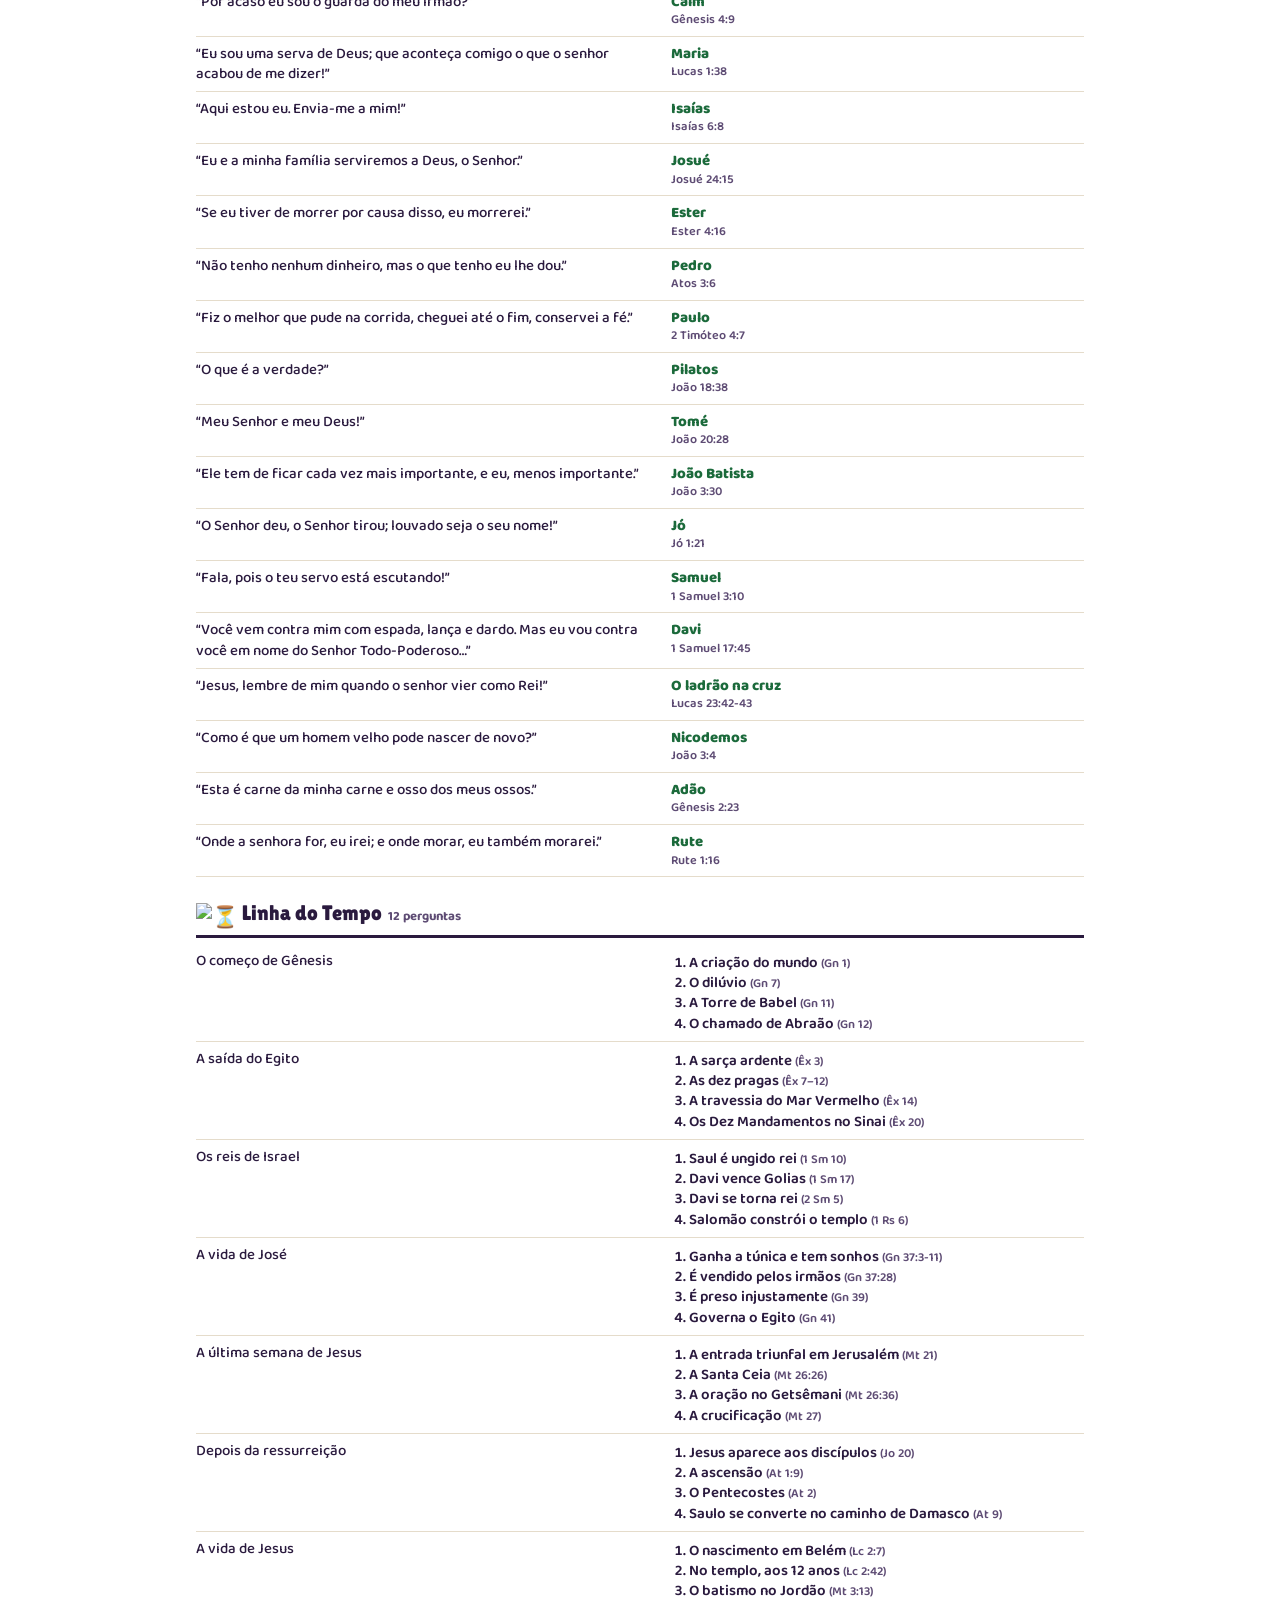
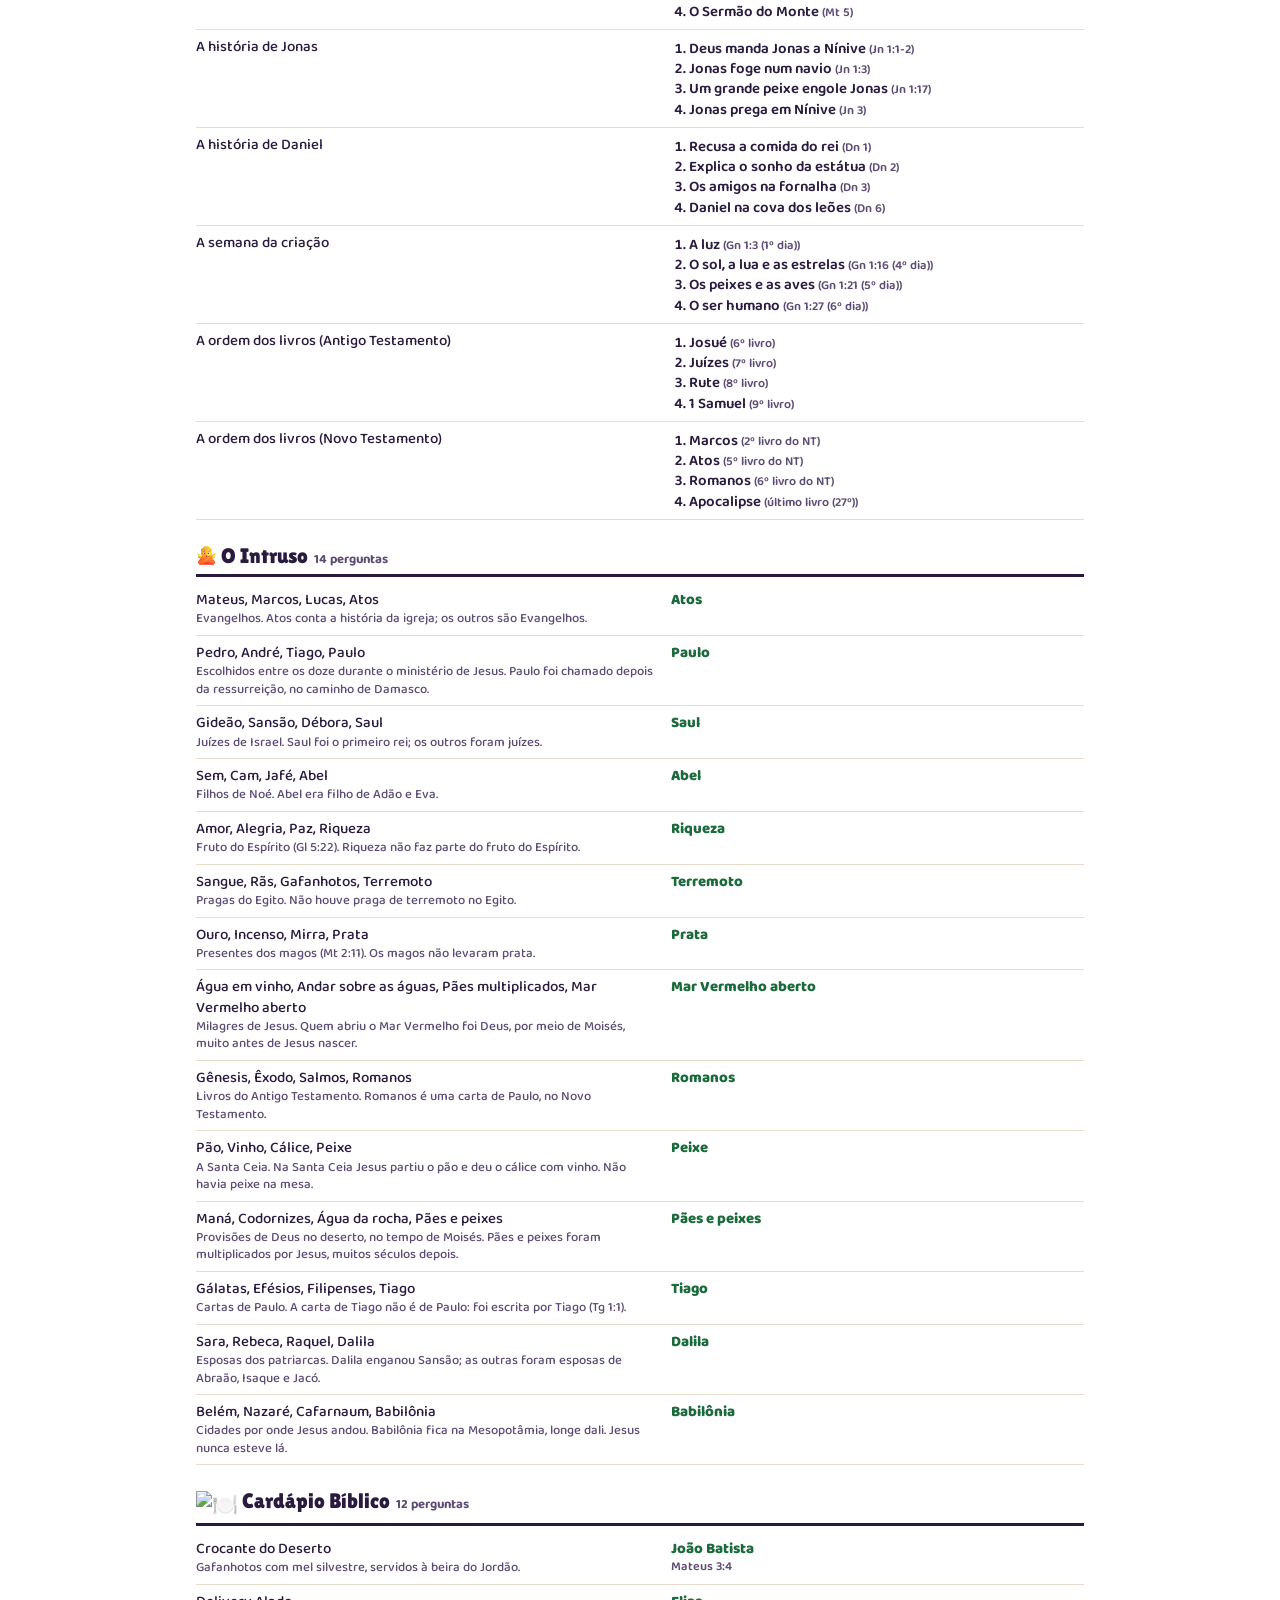
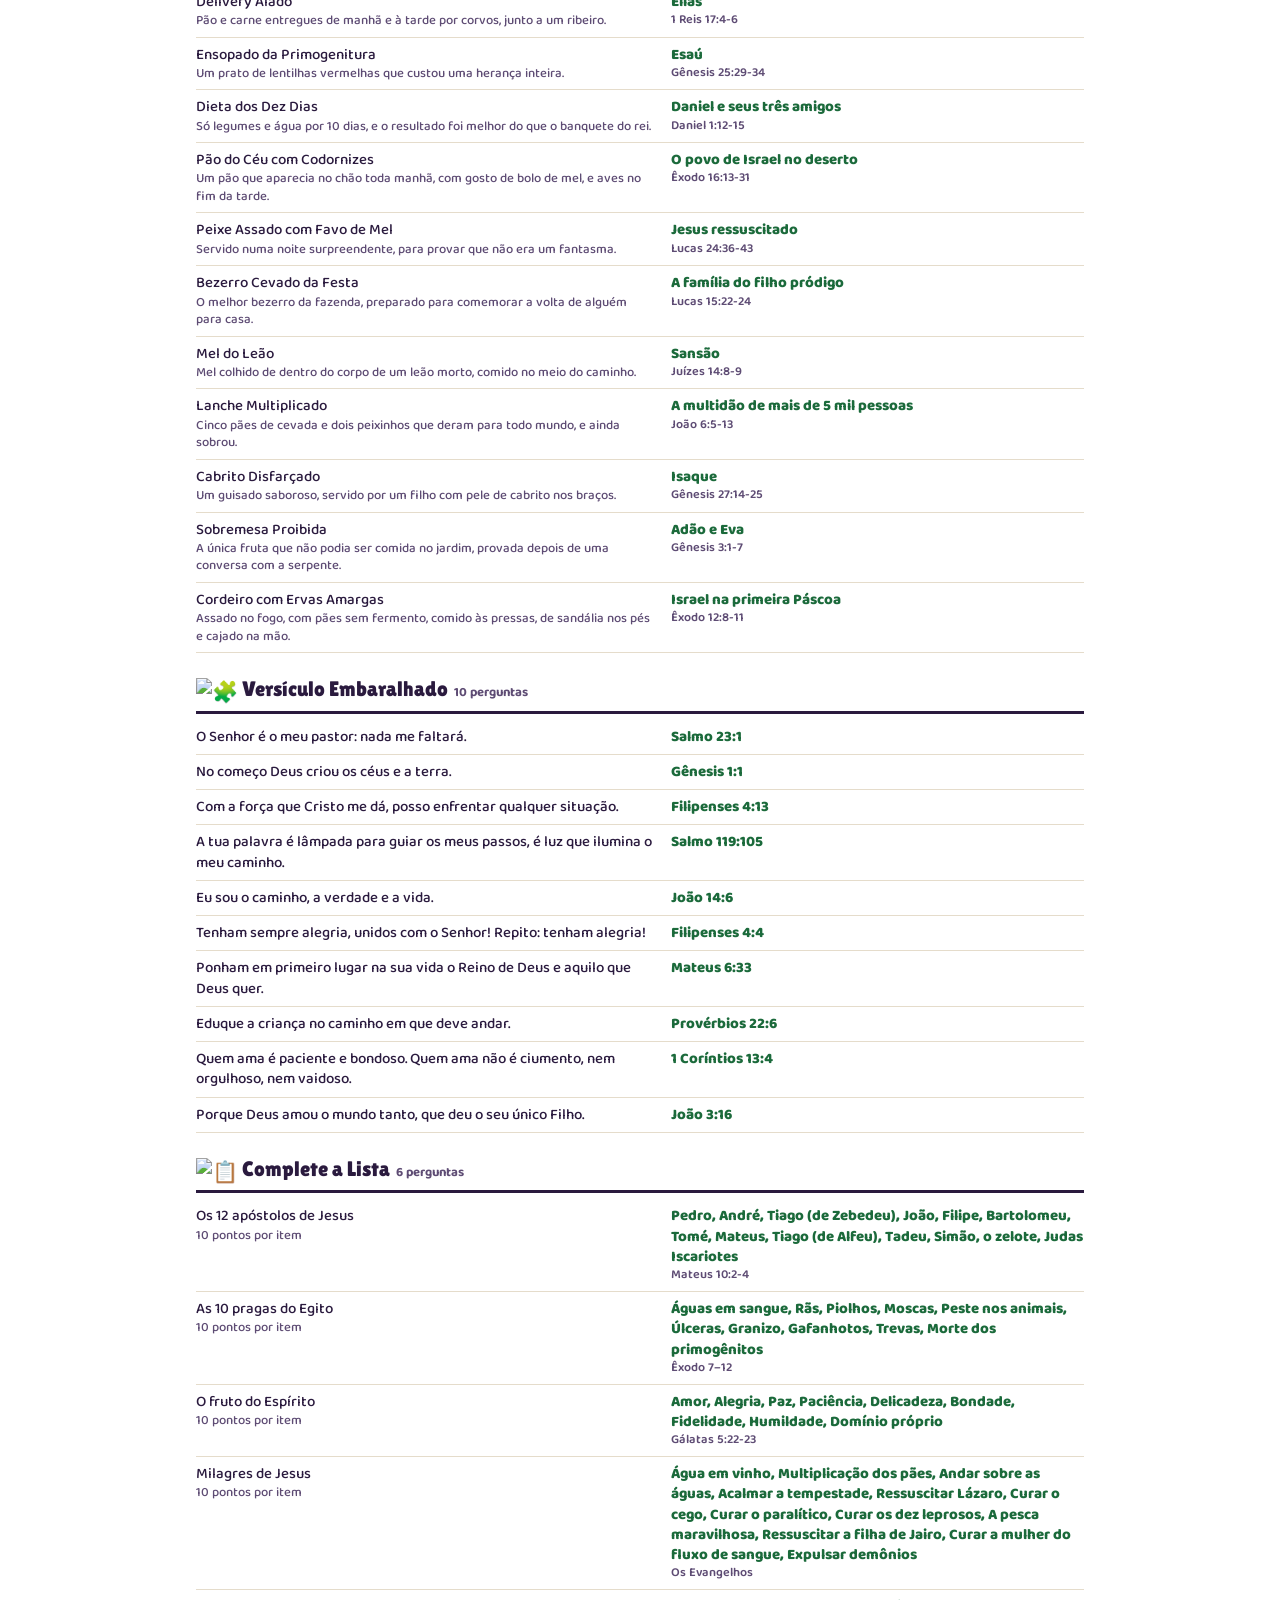
==== commit d0d3fc19: "Celular: layout, emojis Fluent e som no silencioso - Layout para celular: jogos em uma coluna, botõe" ====
--- a/gabarito.html
+++ b/gabarito.html
@@ -102,6 +102,7 @@
       .item { padding: 4px 0; }
       section { margin-top: 12px; }
     }
+  img.emoji { height: 1em; width: 1em; vertical-align: -0.15em; }
   </style>
 </head>
 <body>
@@ -116,6 +117,7 @@
   <main id="lista"></main>
   <p class="vazio" id="vazio" hidden>Nada encontrado com essa busca.</p>
 
+  <script src="js/emoji.js"></script>
   <script src="js/dados.js"></script>
   <script>
   (function () {
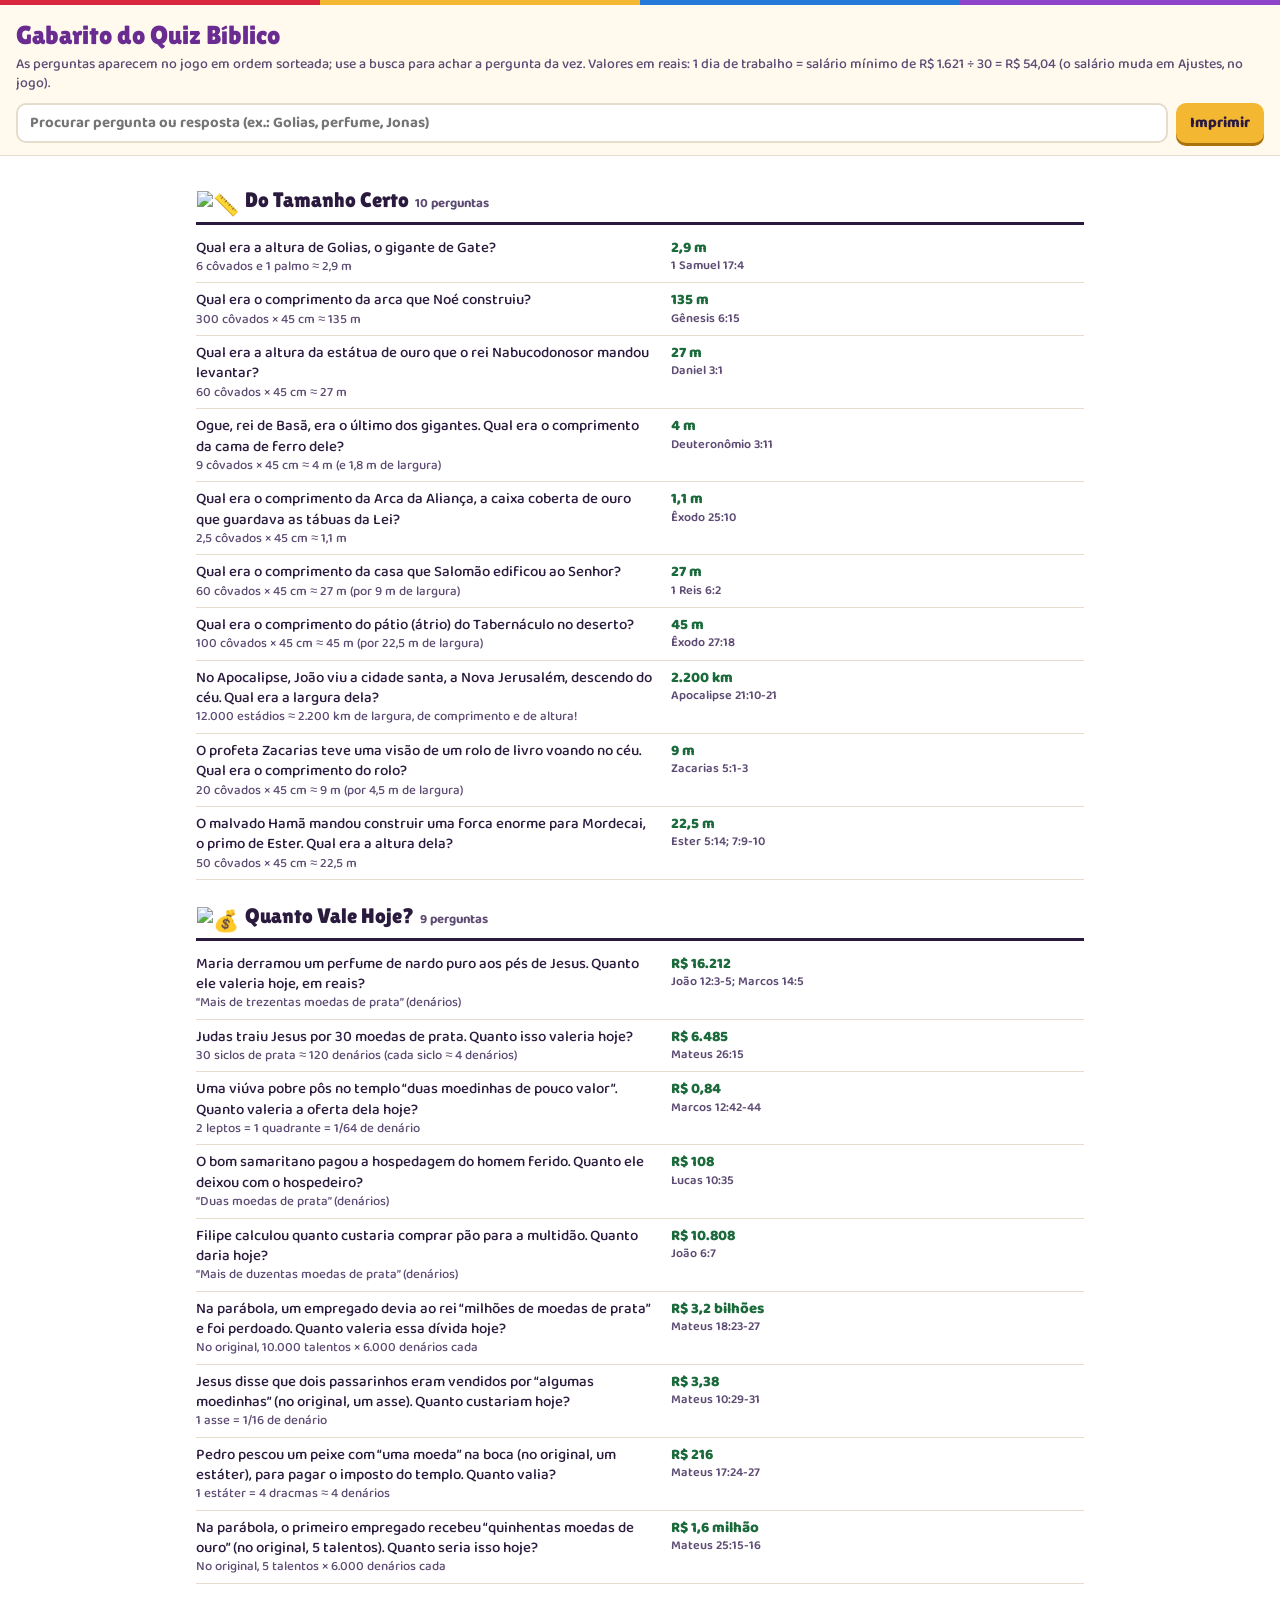
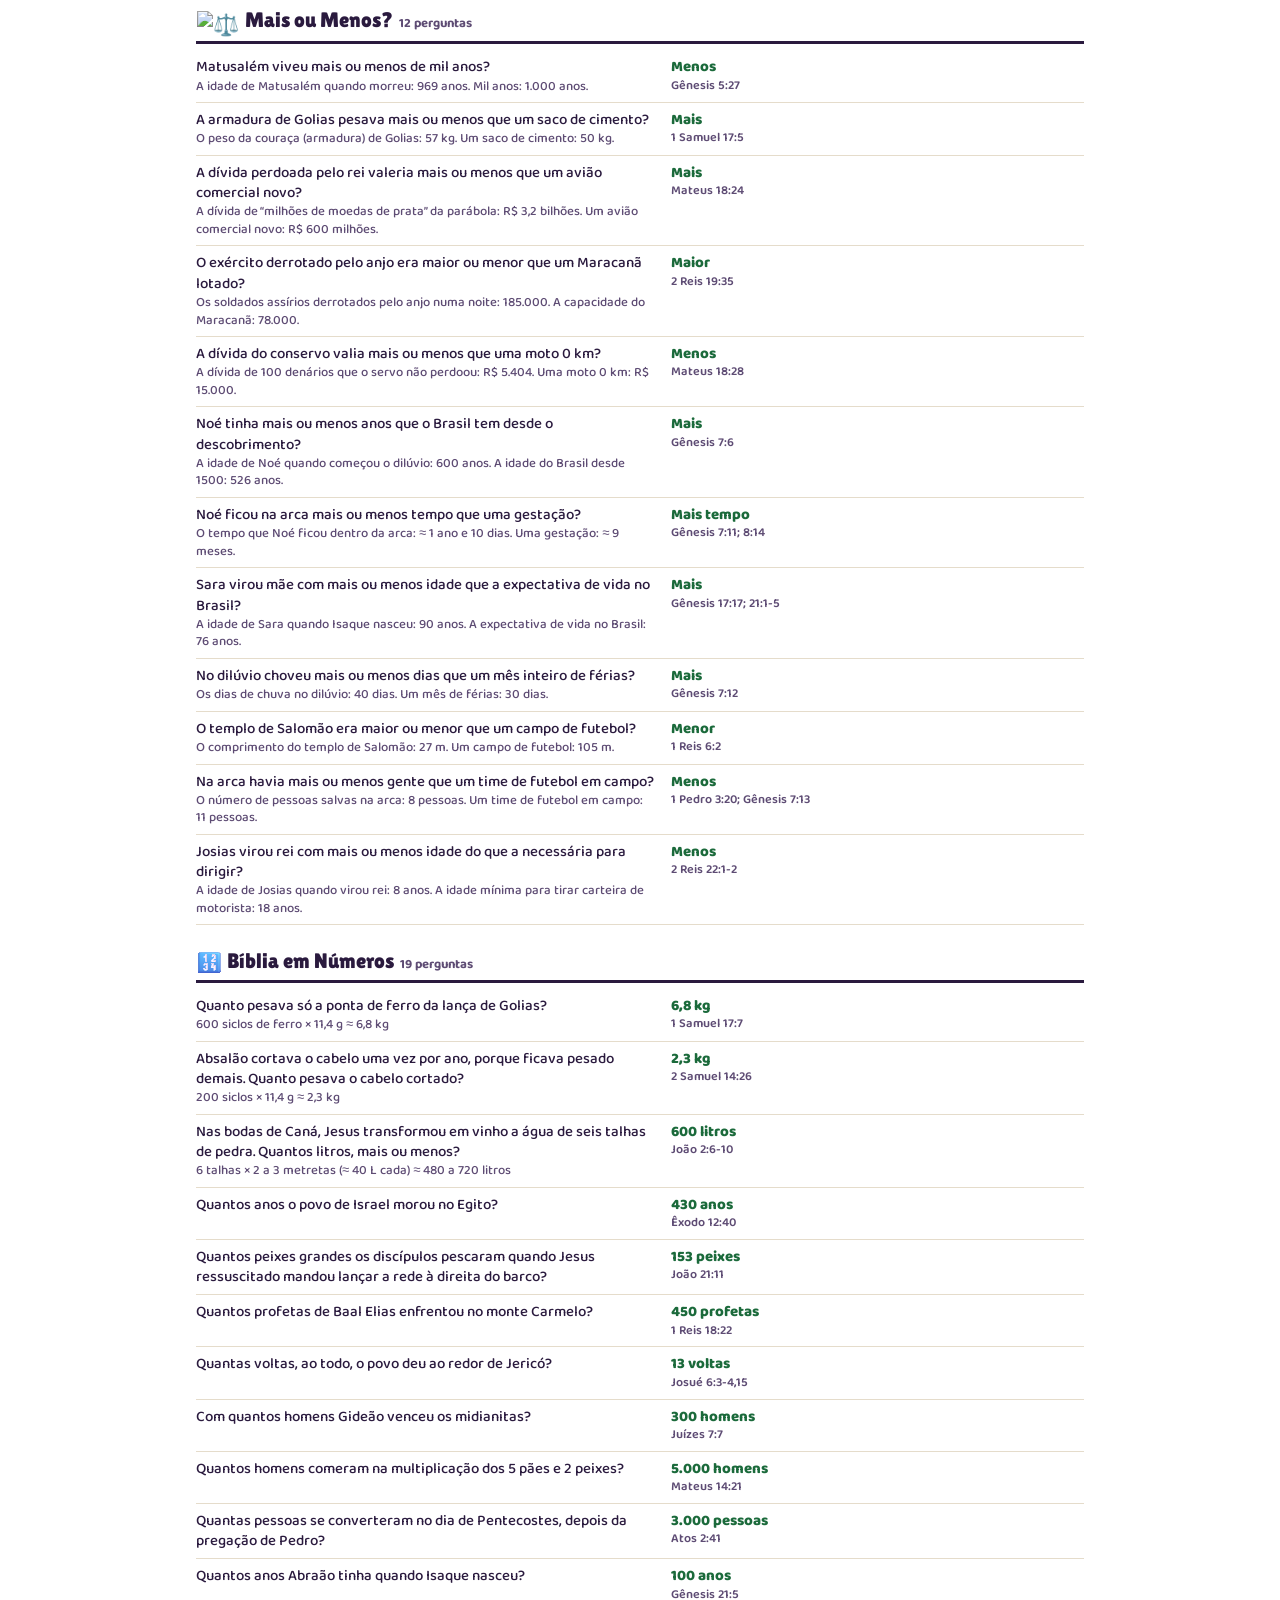
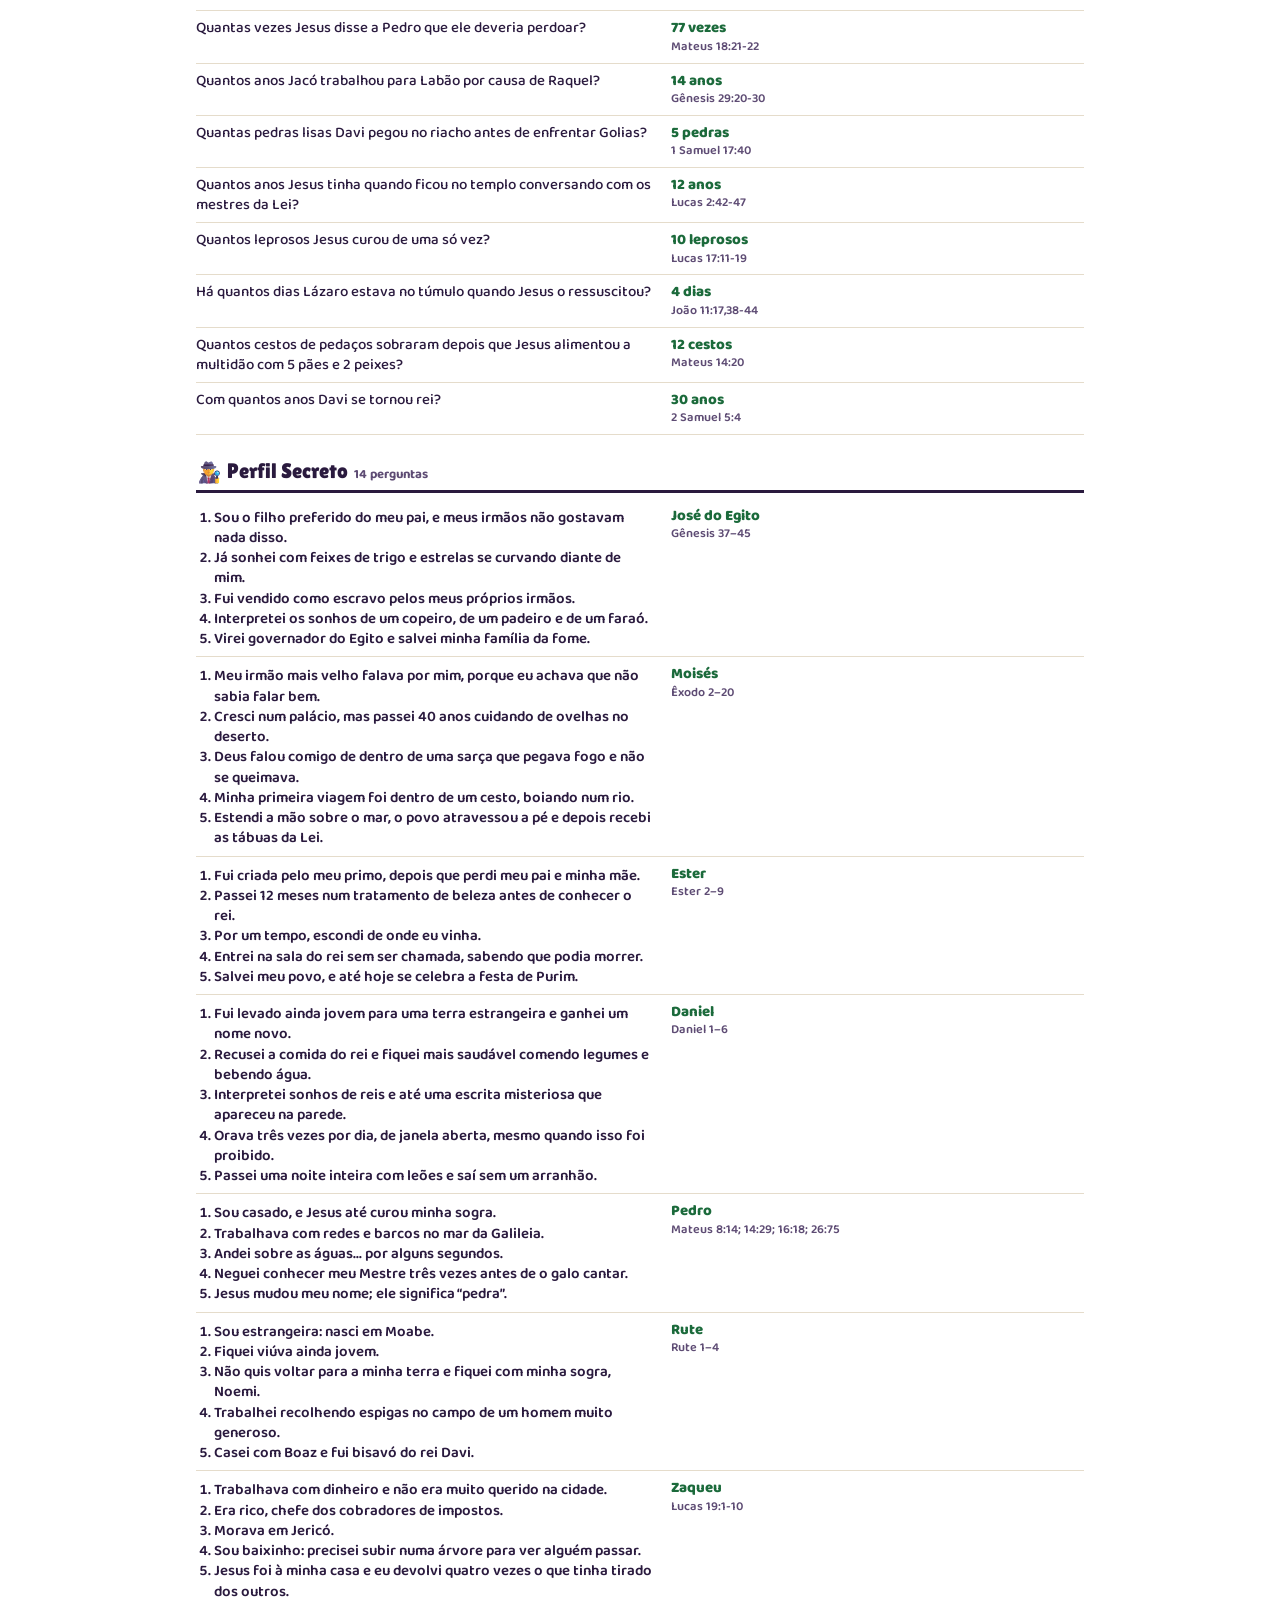
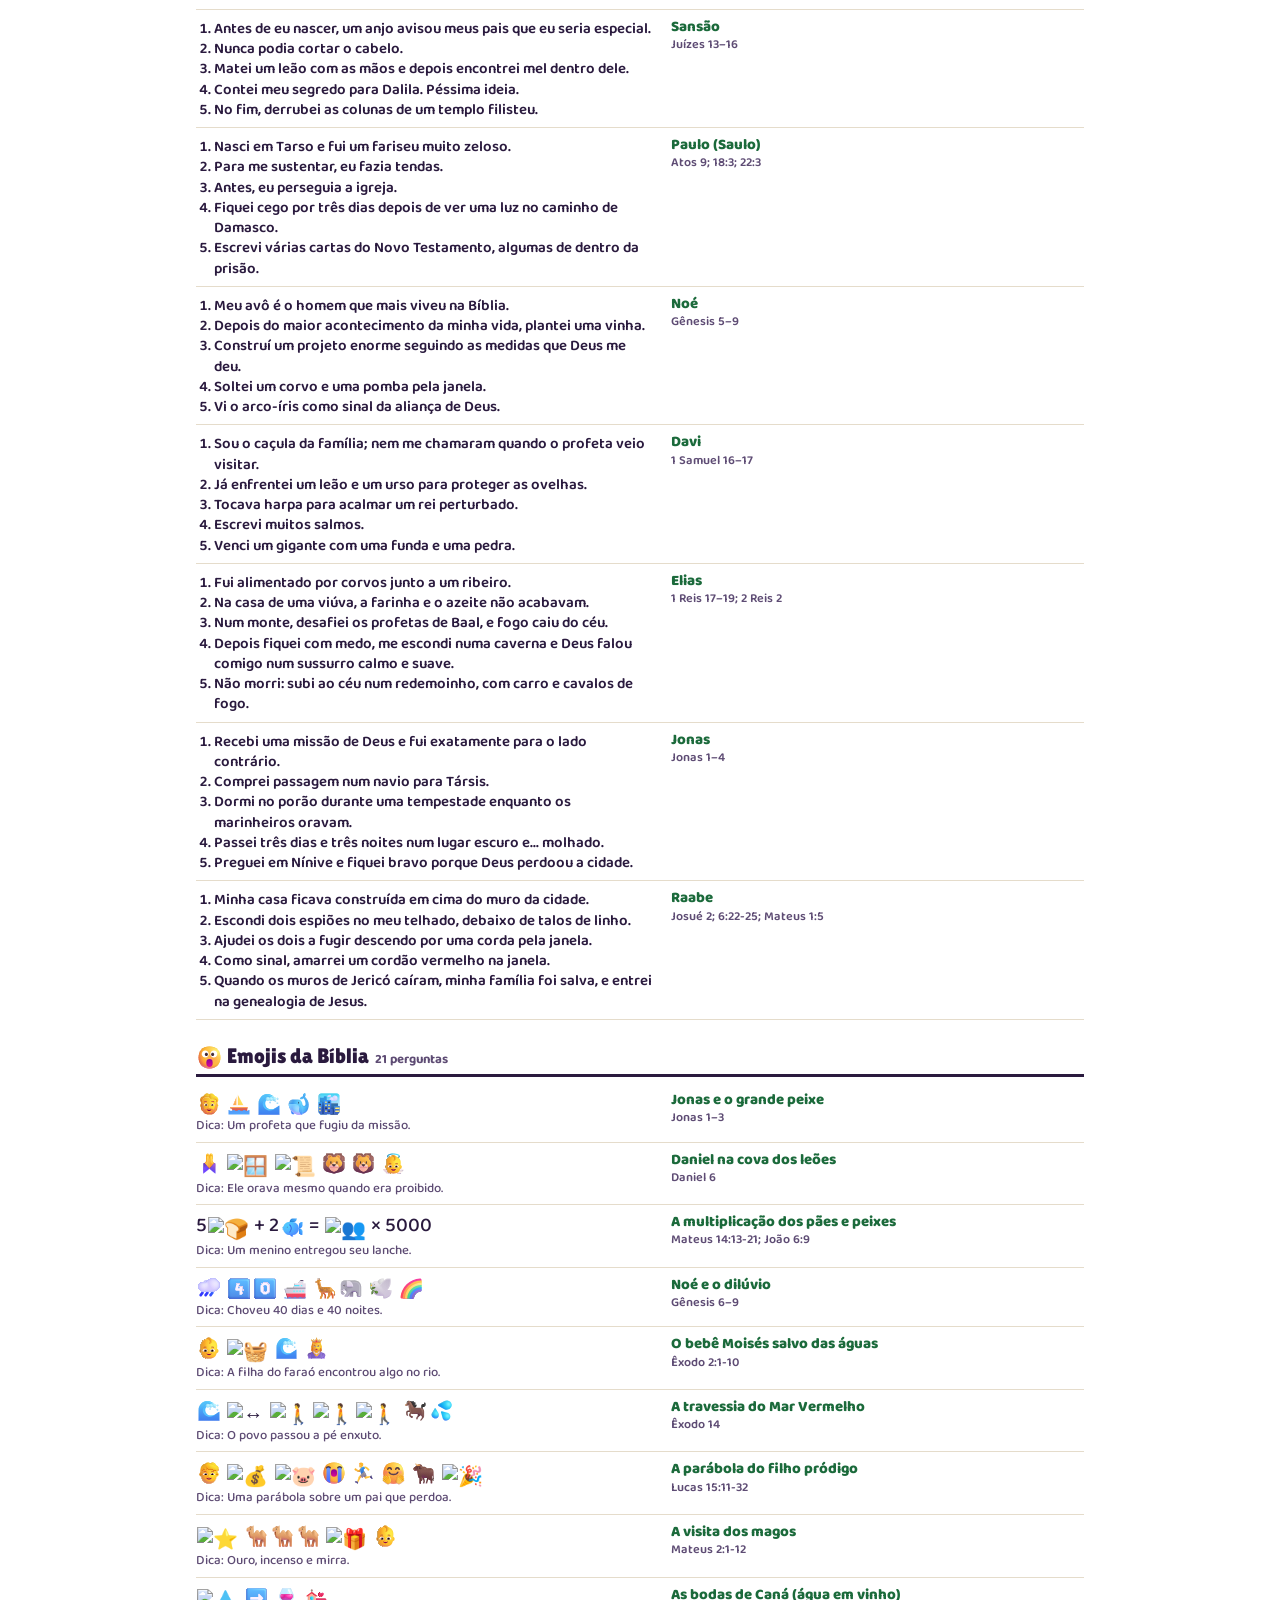
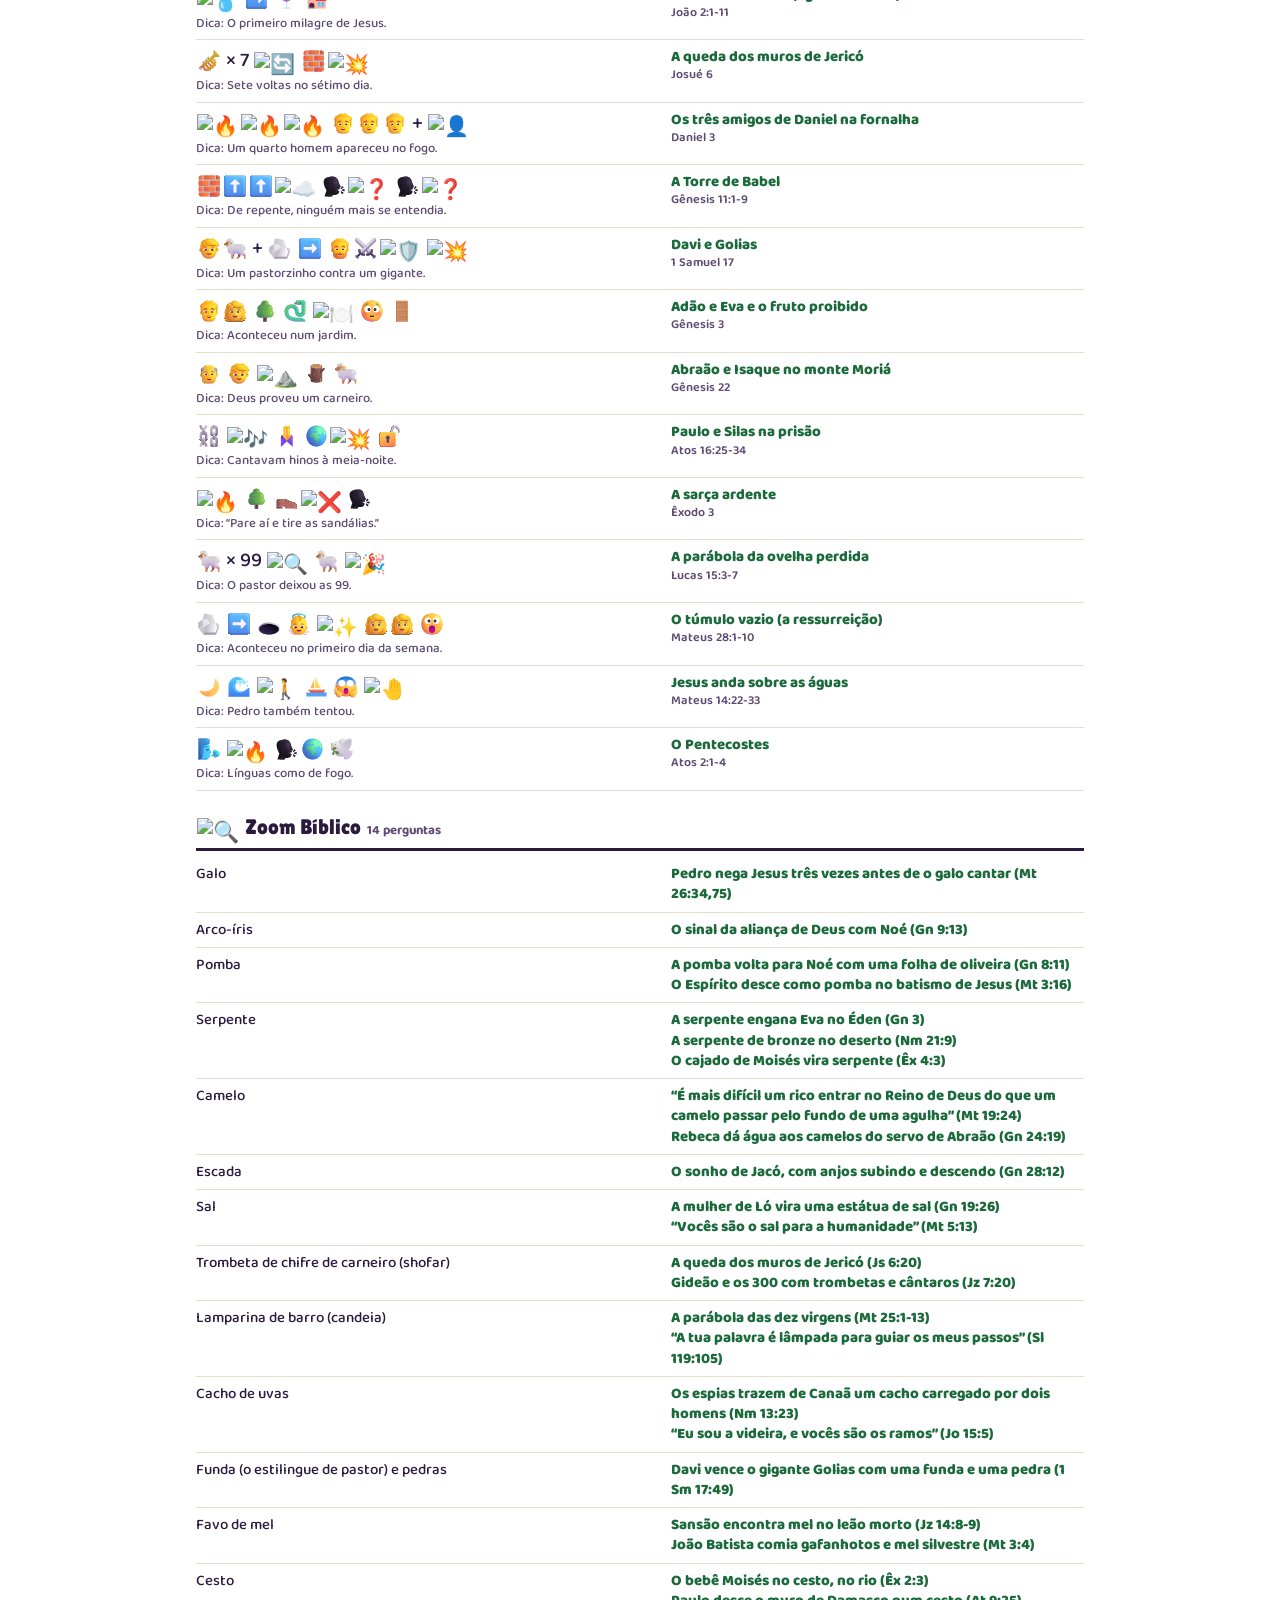
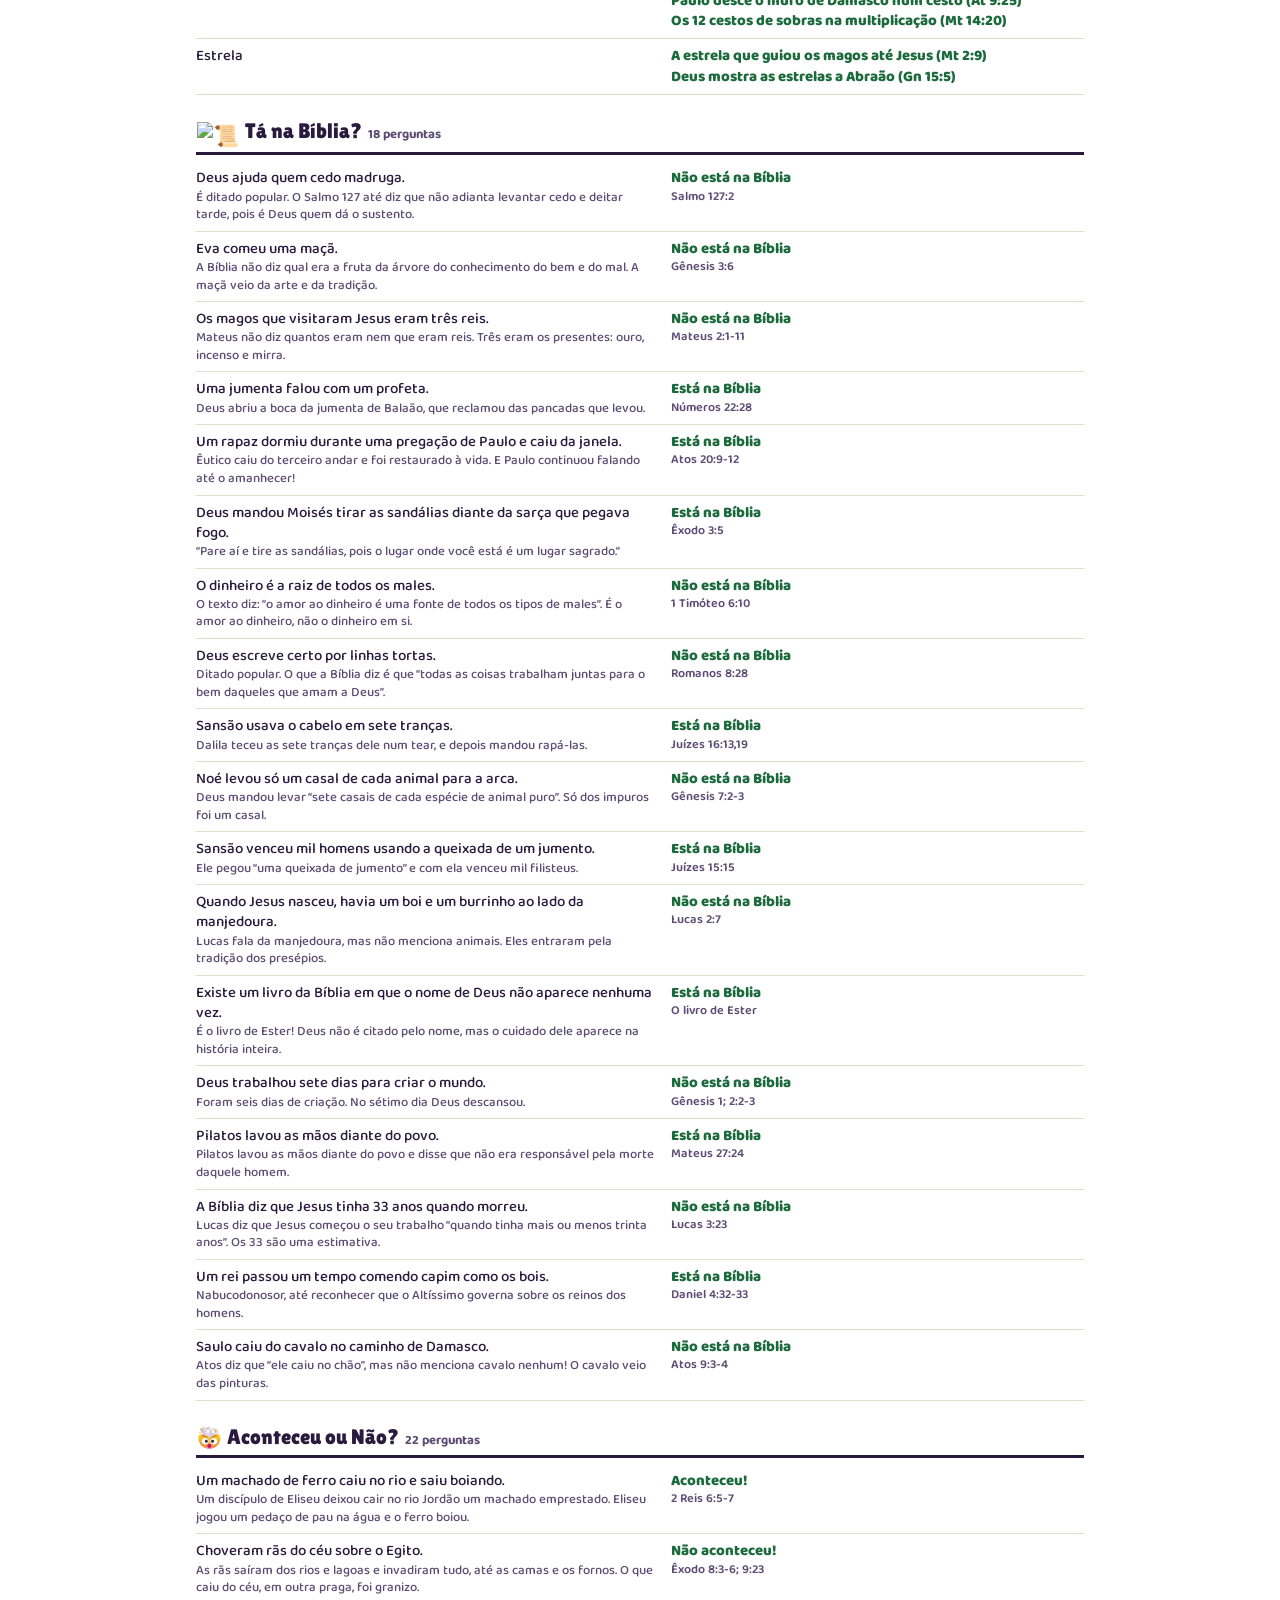
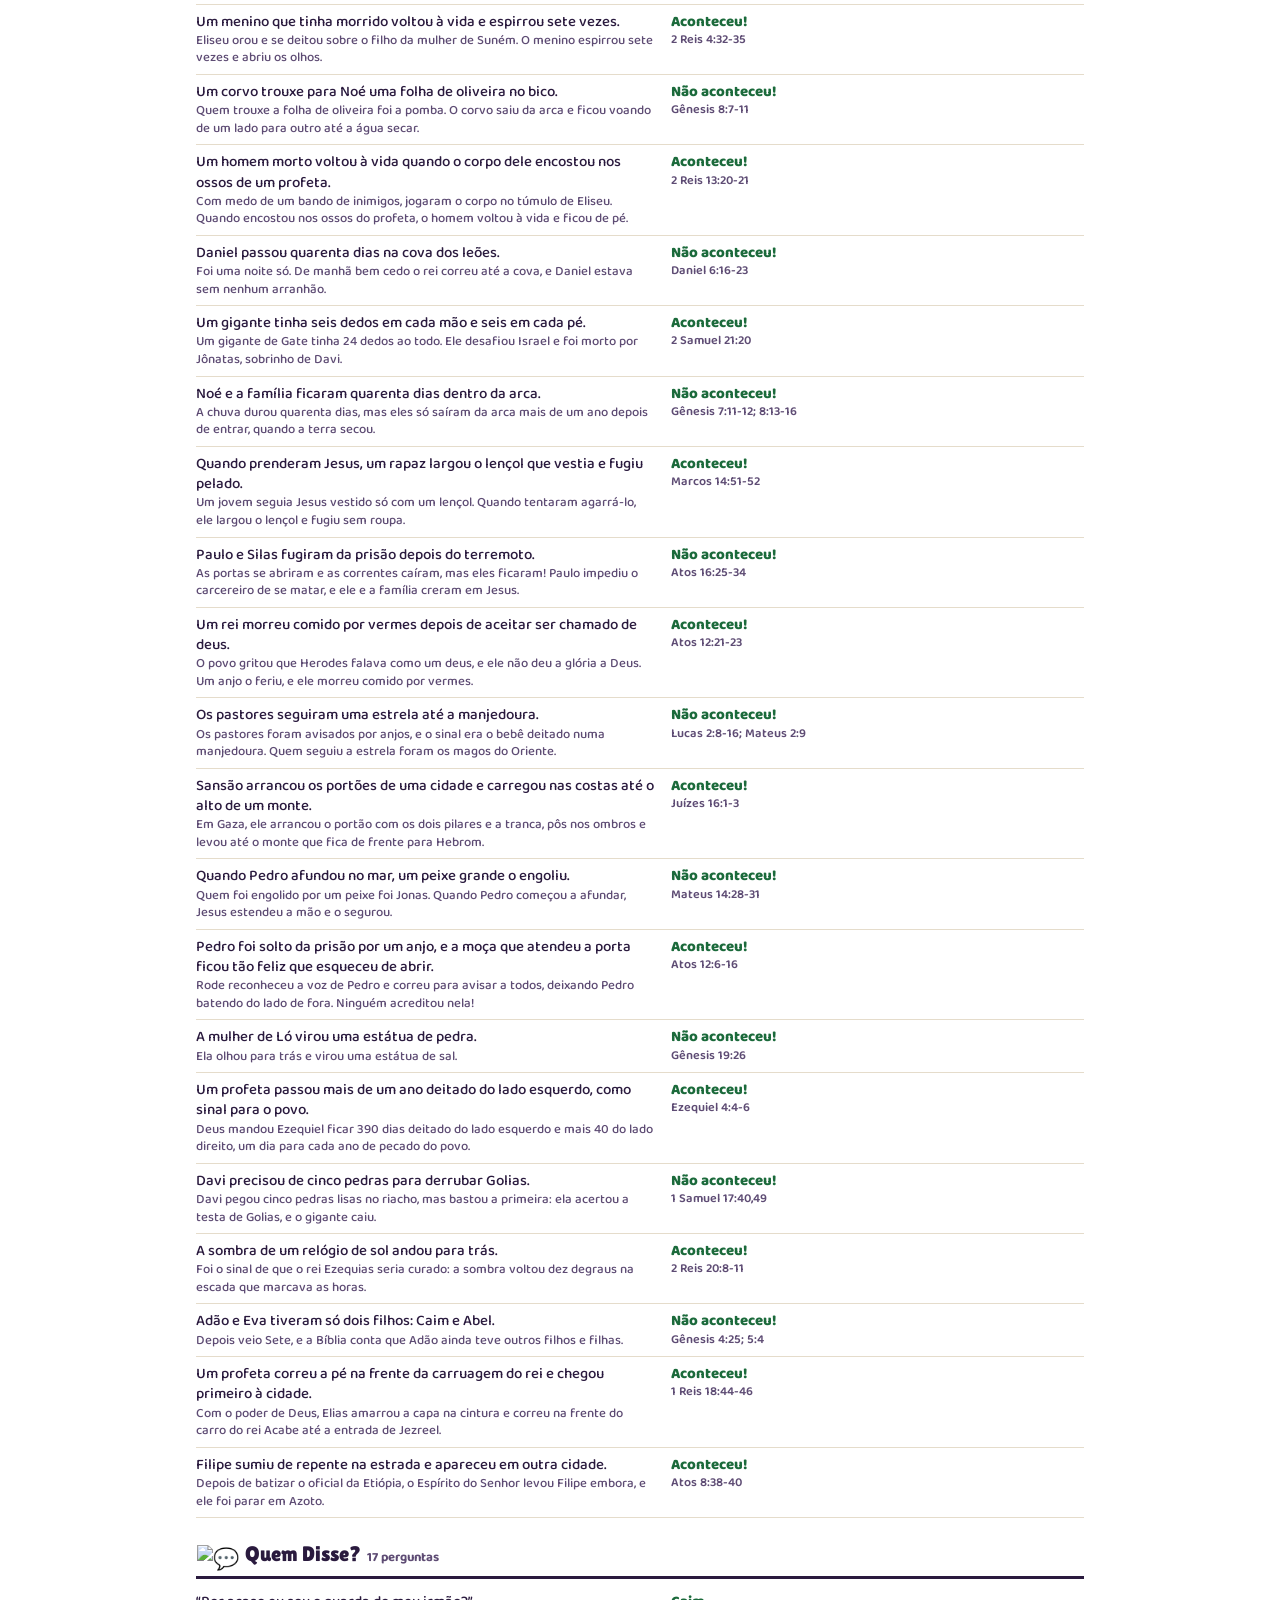
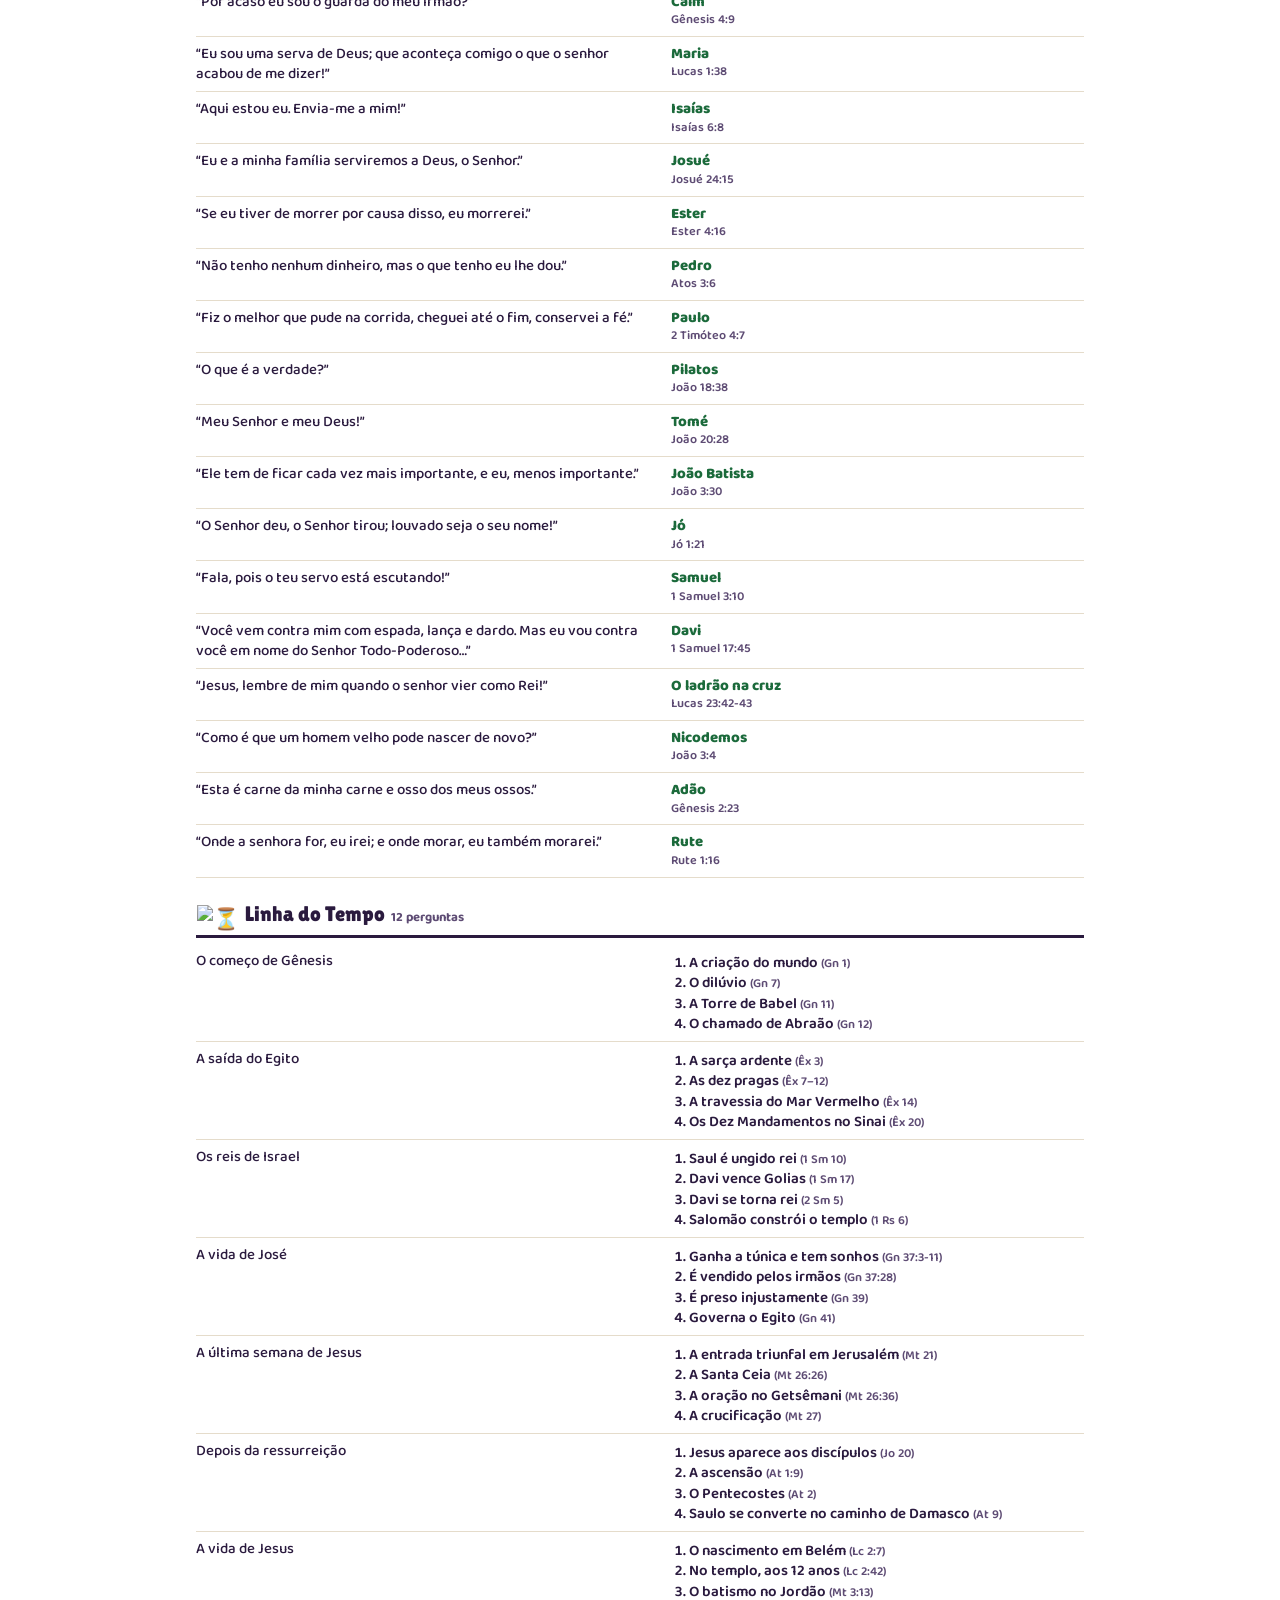
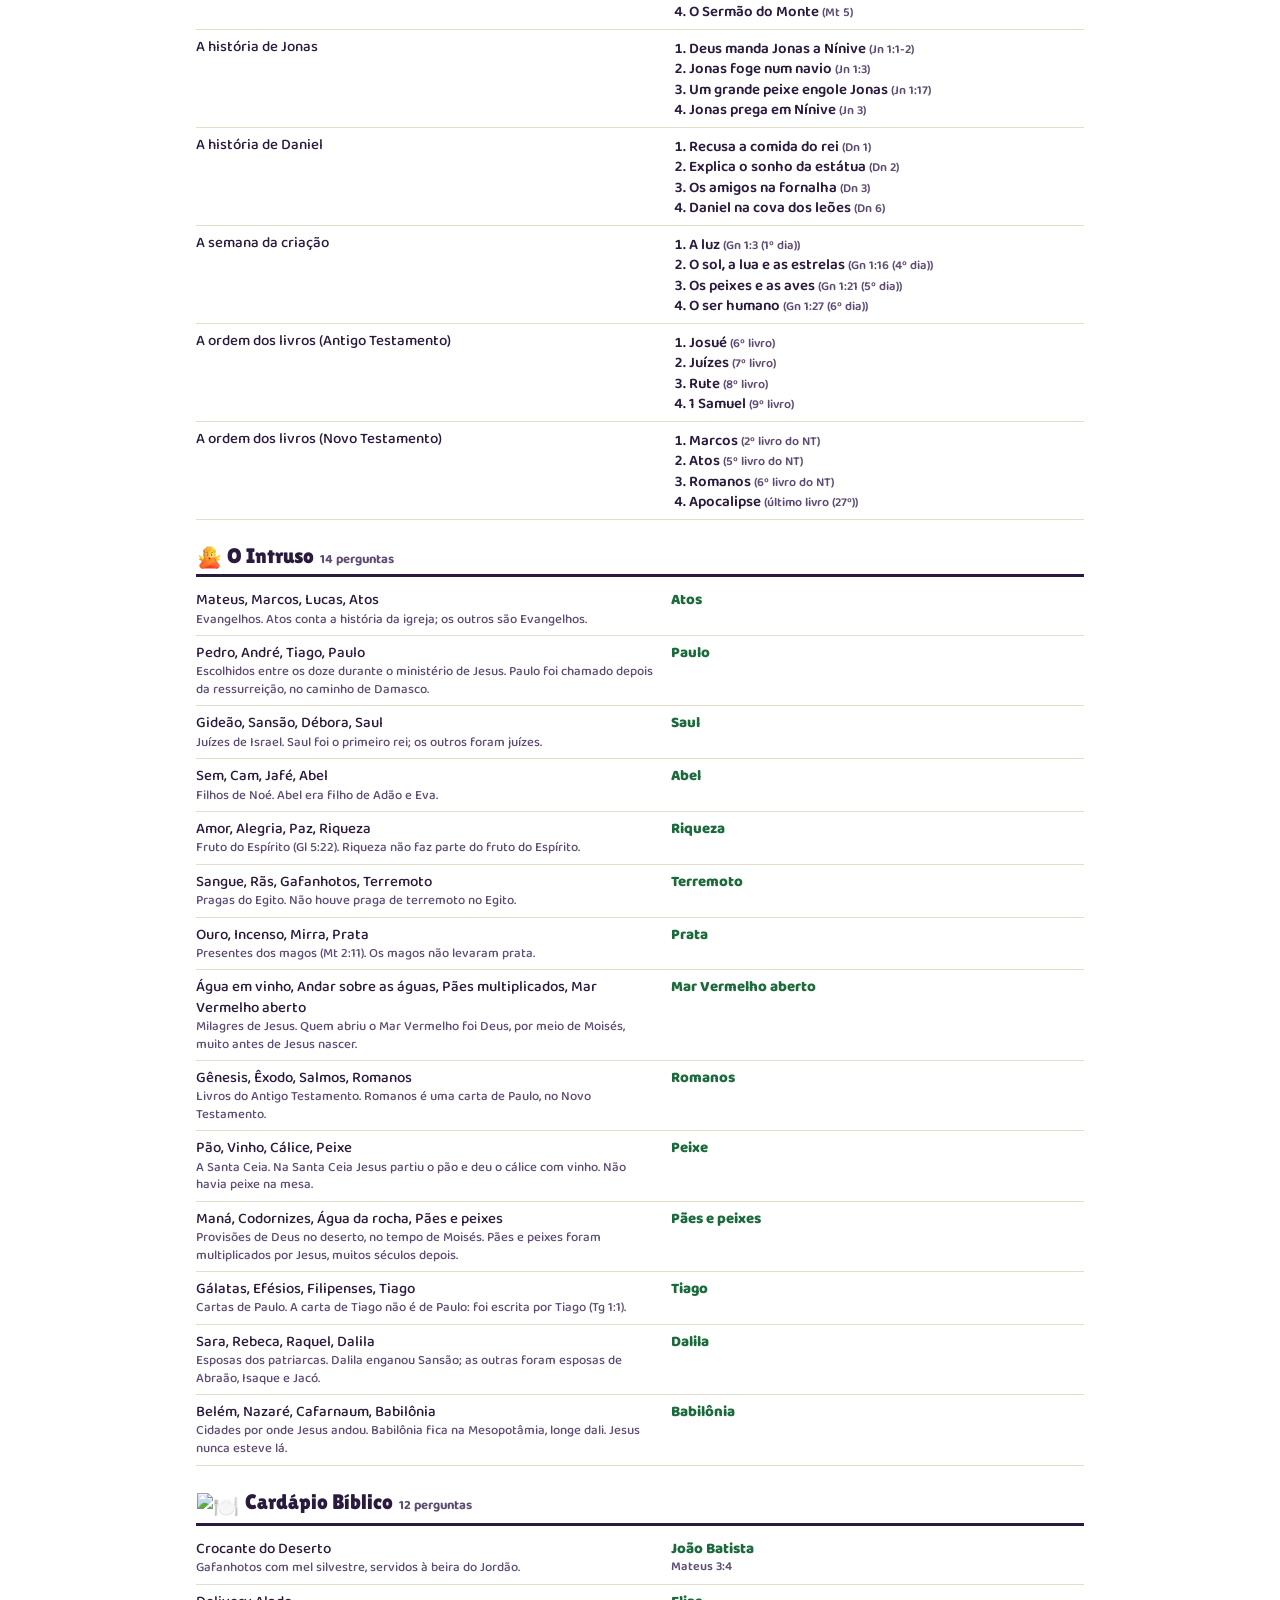
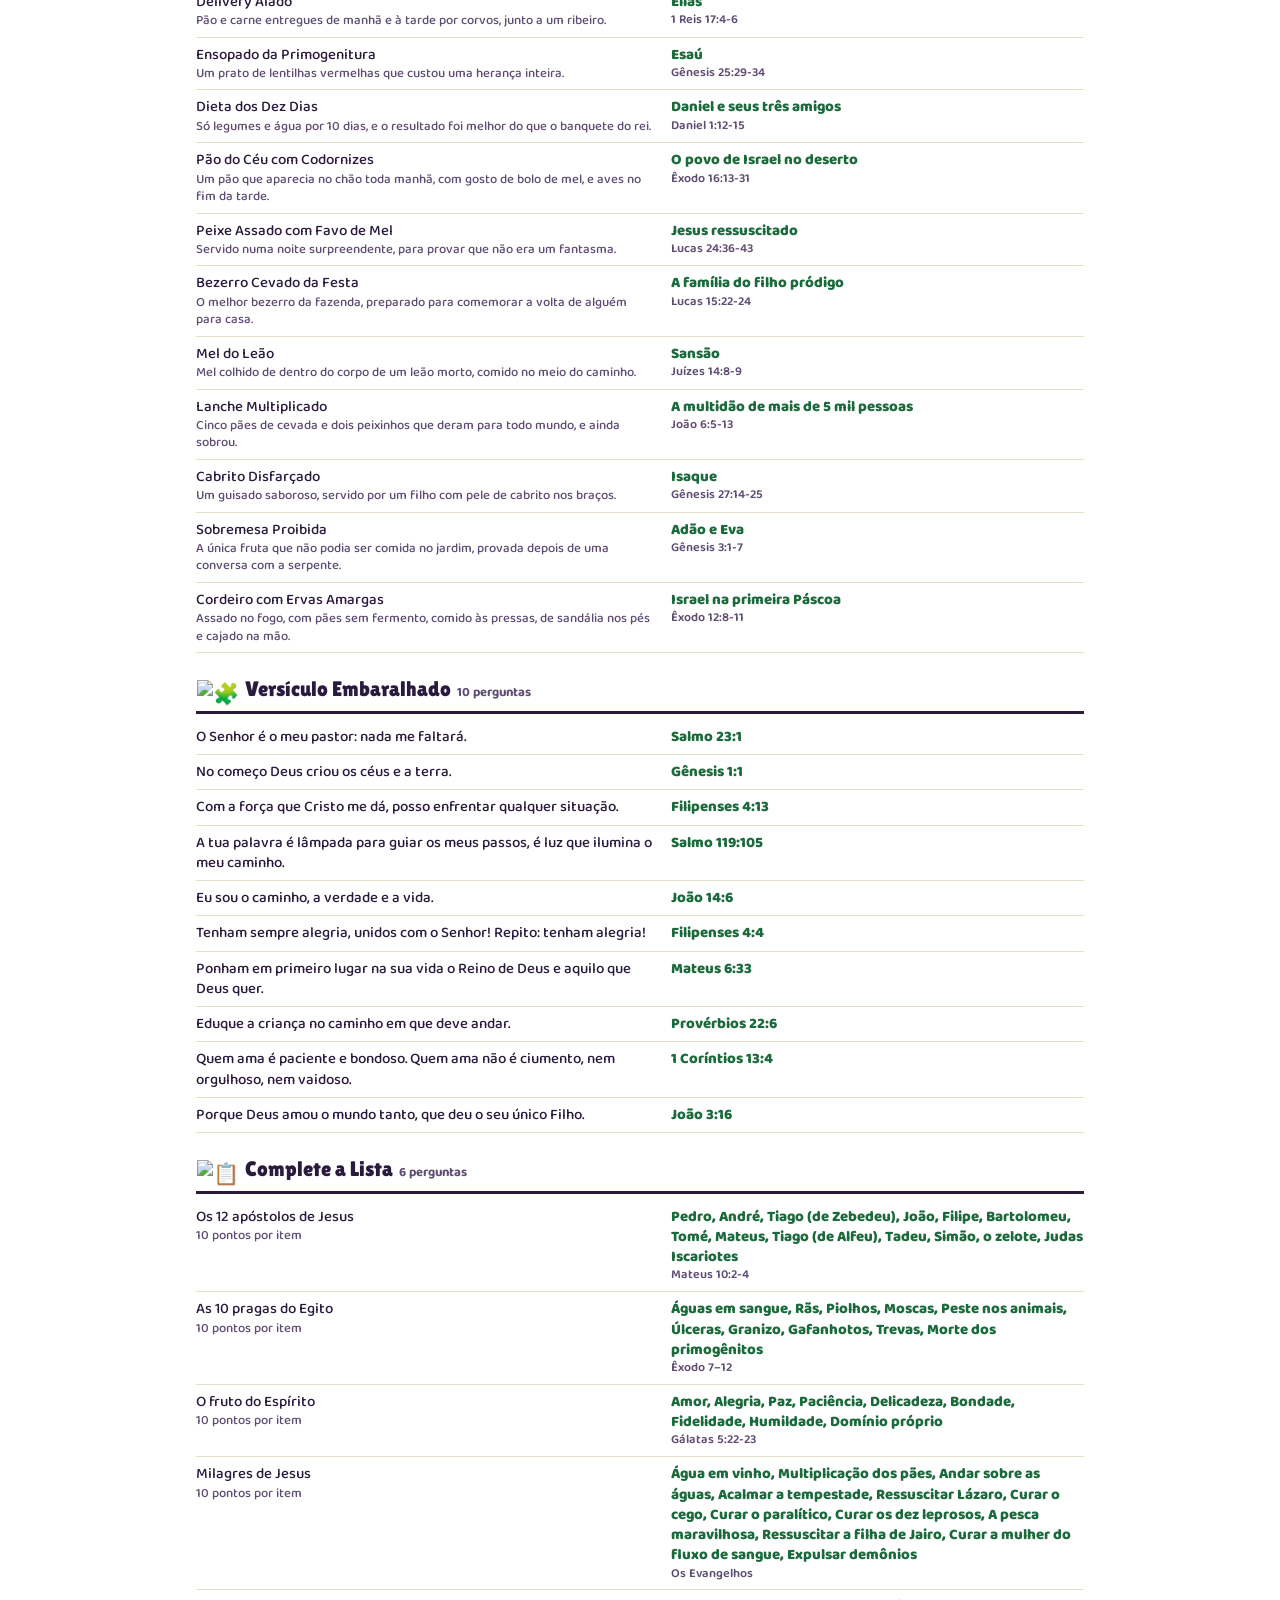
==== commit 28e3559c: "Emojis do tamanho dos do Windows e símbolos de texto no iPhone Co-Authored-By: Claude Opus 5.5 <nore" ====
--- a/gabarito.html
+++ b/gabarito.html
@@ -102,7 +102,7 @@
       .item { padding: 4px 0; }
       section { margin-top: 12px; }
     }
-  img.emoji { height: 1em; width: 1em; vertical-align: -0.15em; }
+  img.emoji { height: 1.18em; width: 1.18em; margin: -0.09em 0.06em; vertical-align: -0.24em; }
   </style>
 </head>
 <body>
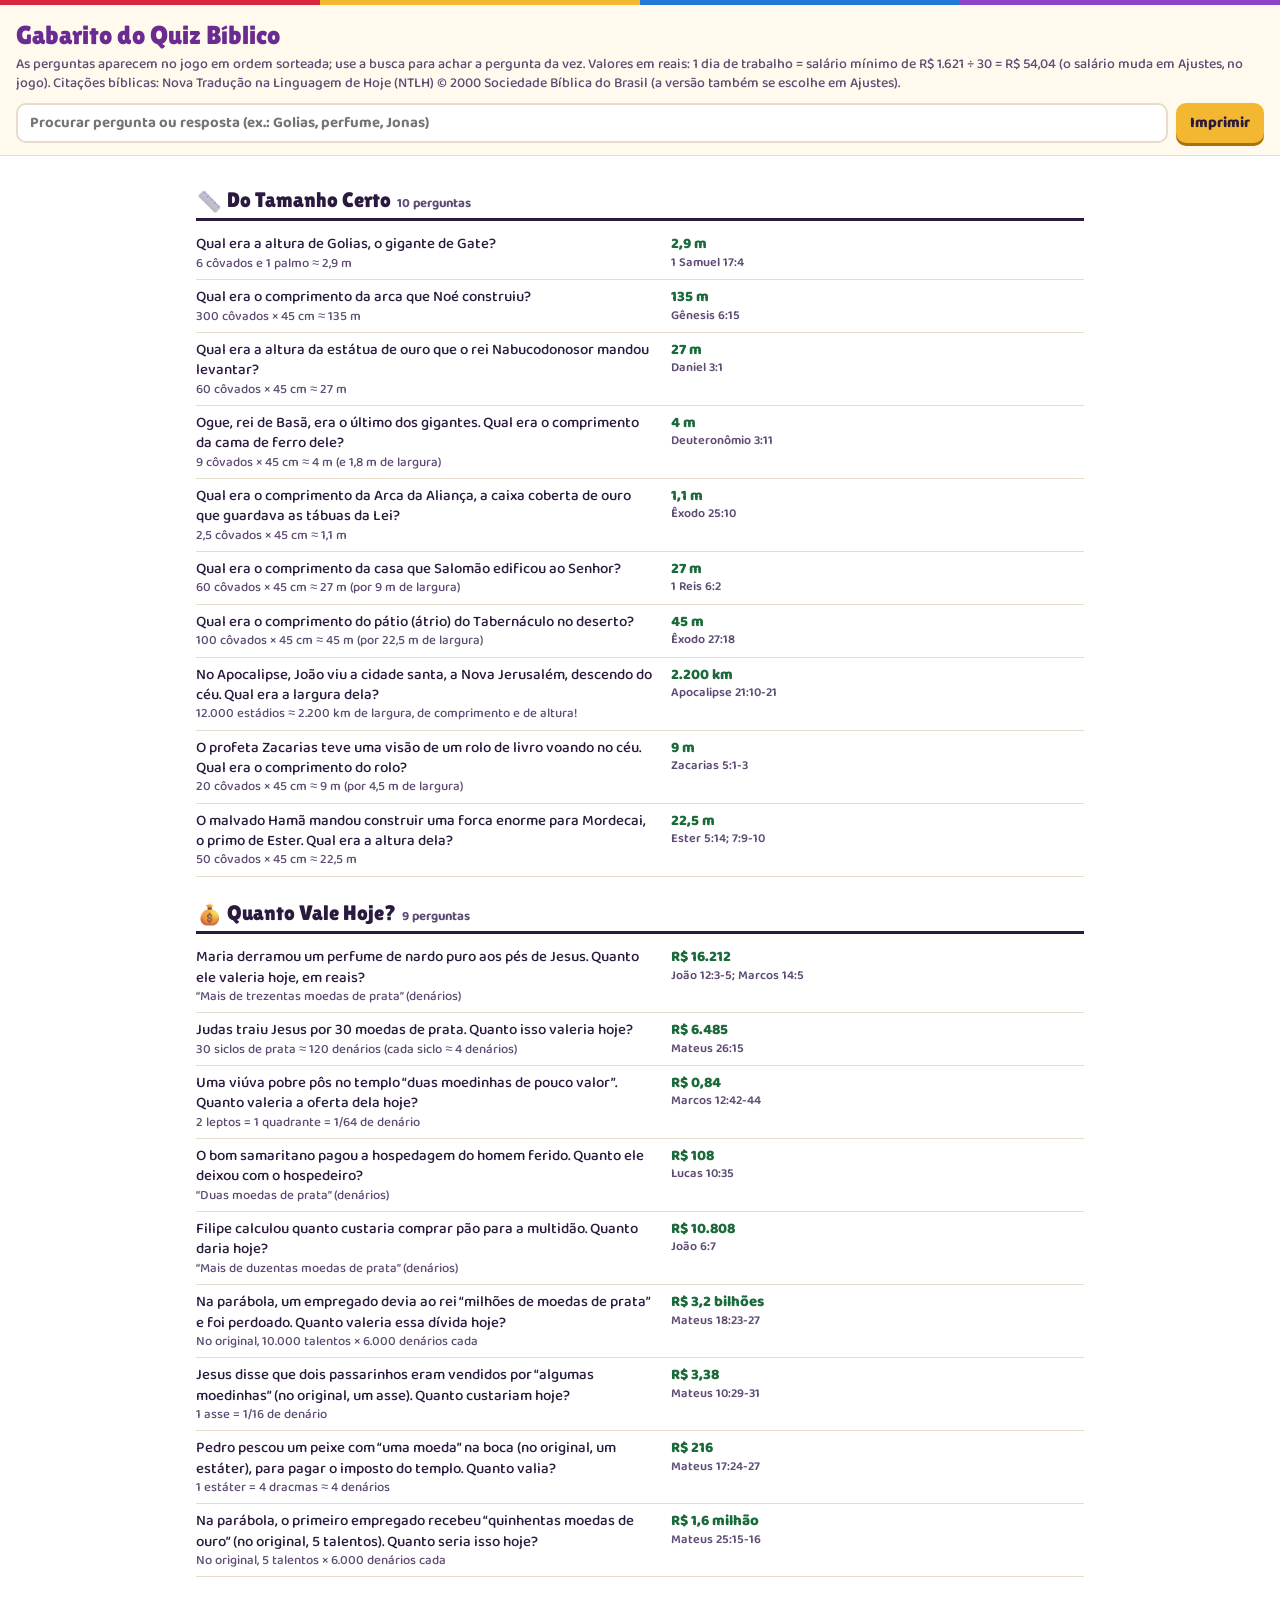
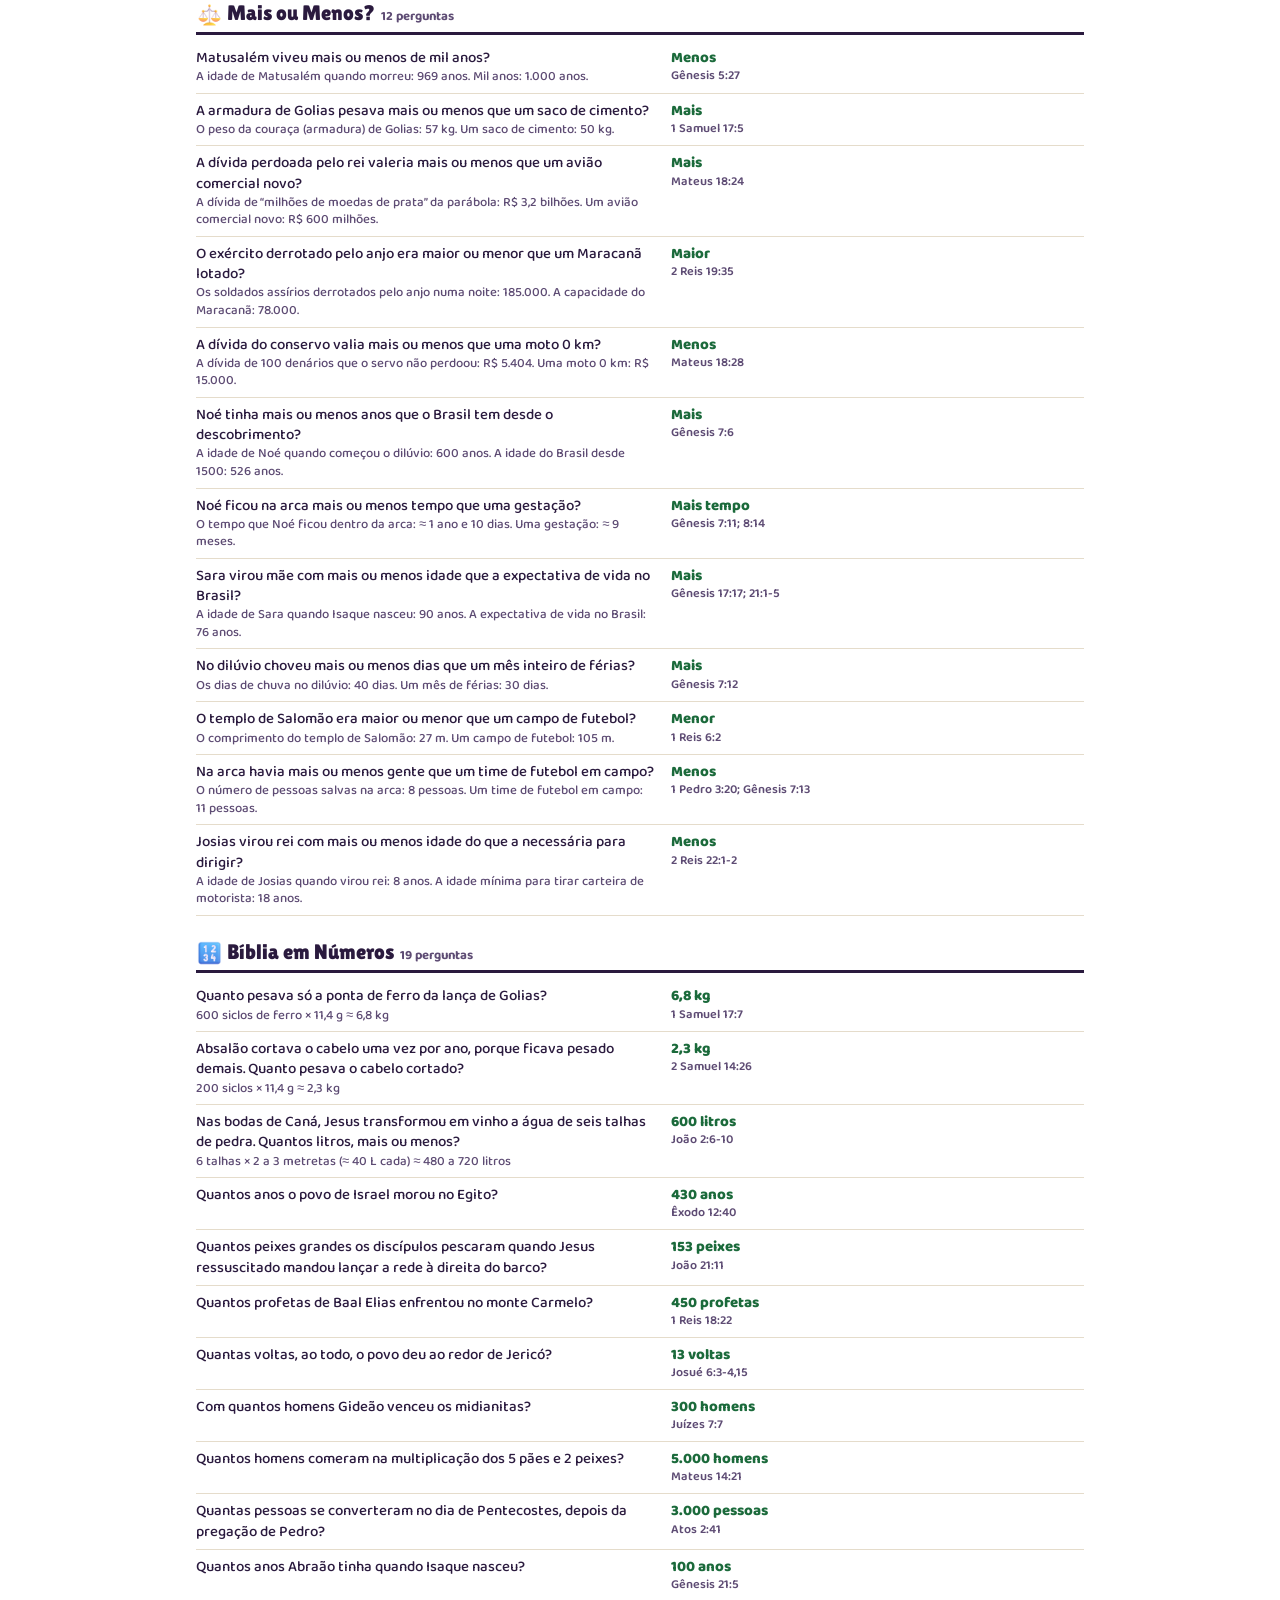
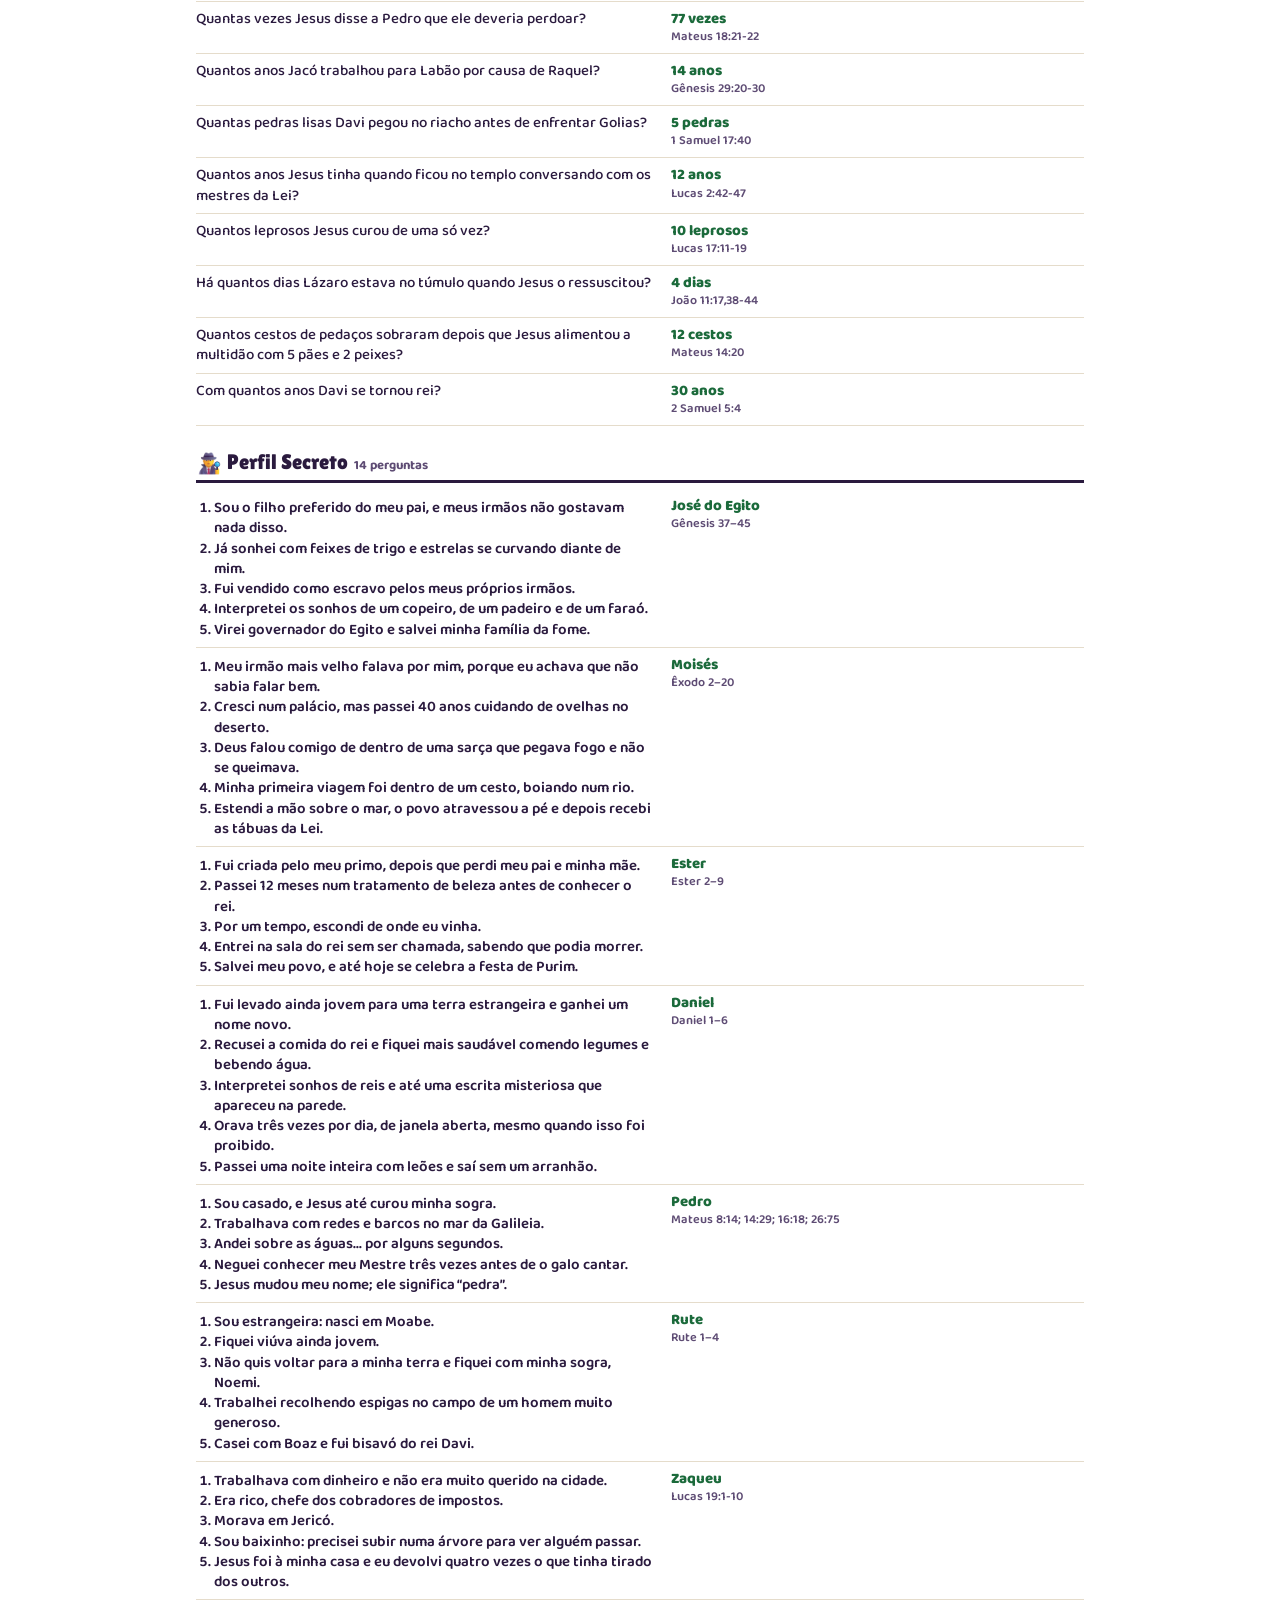
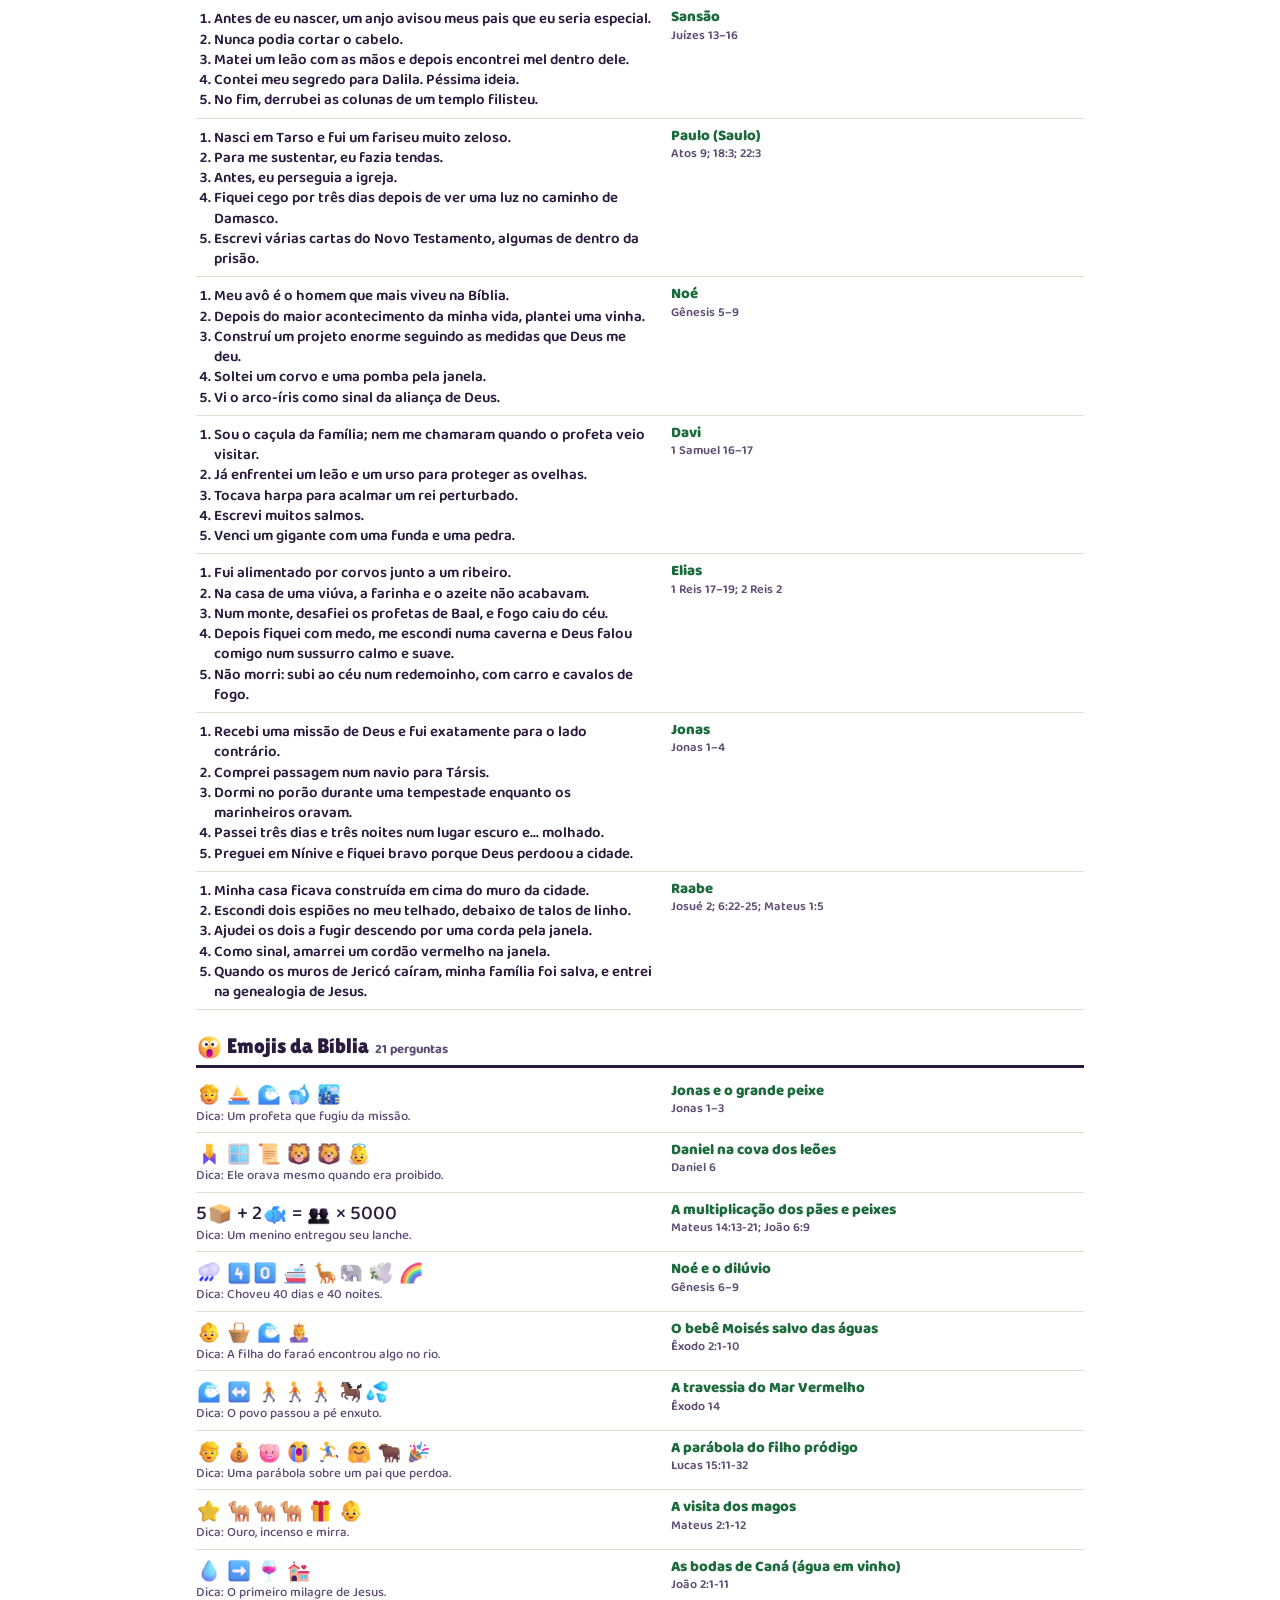
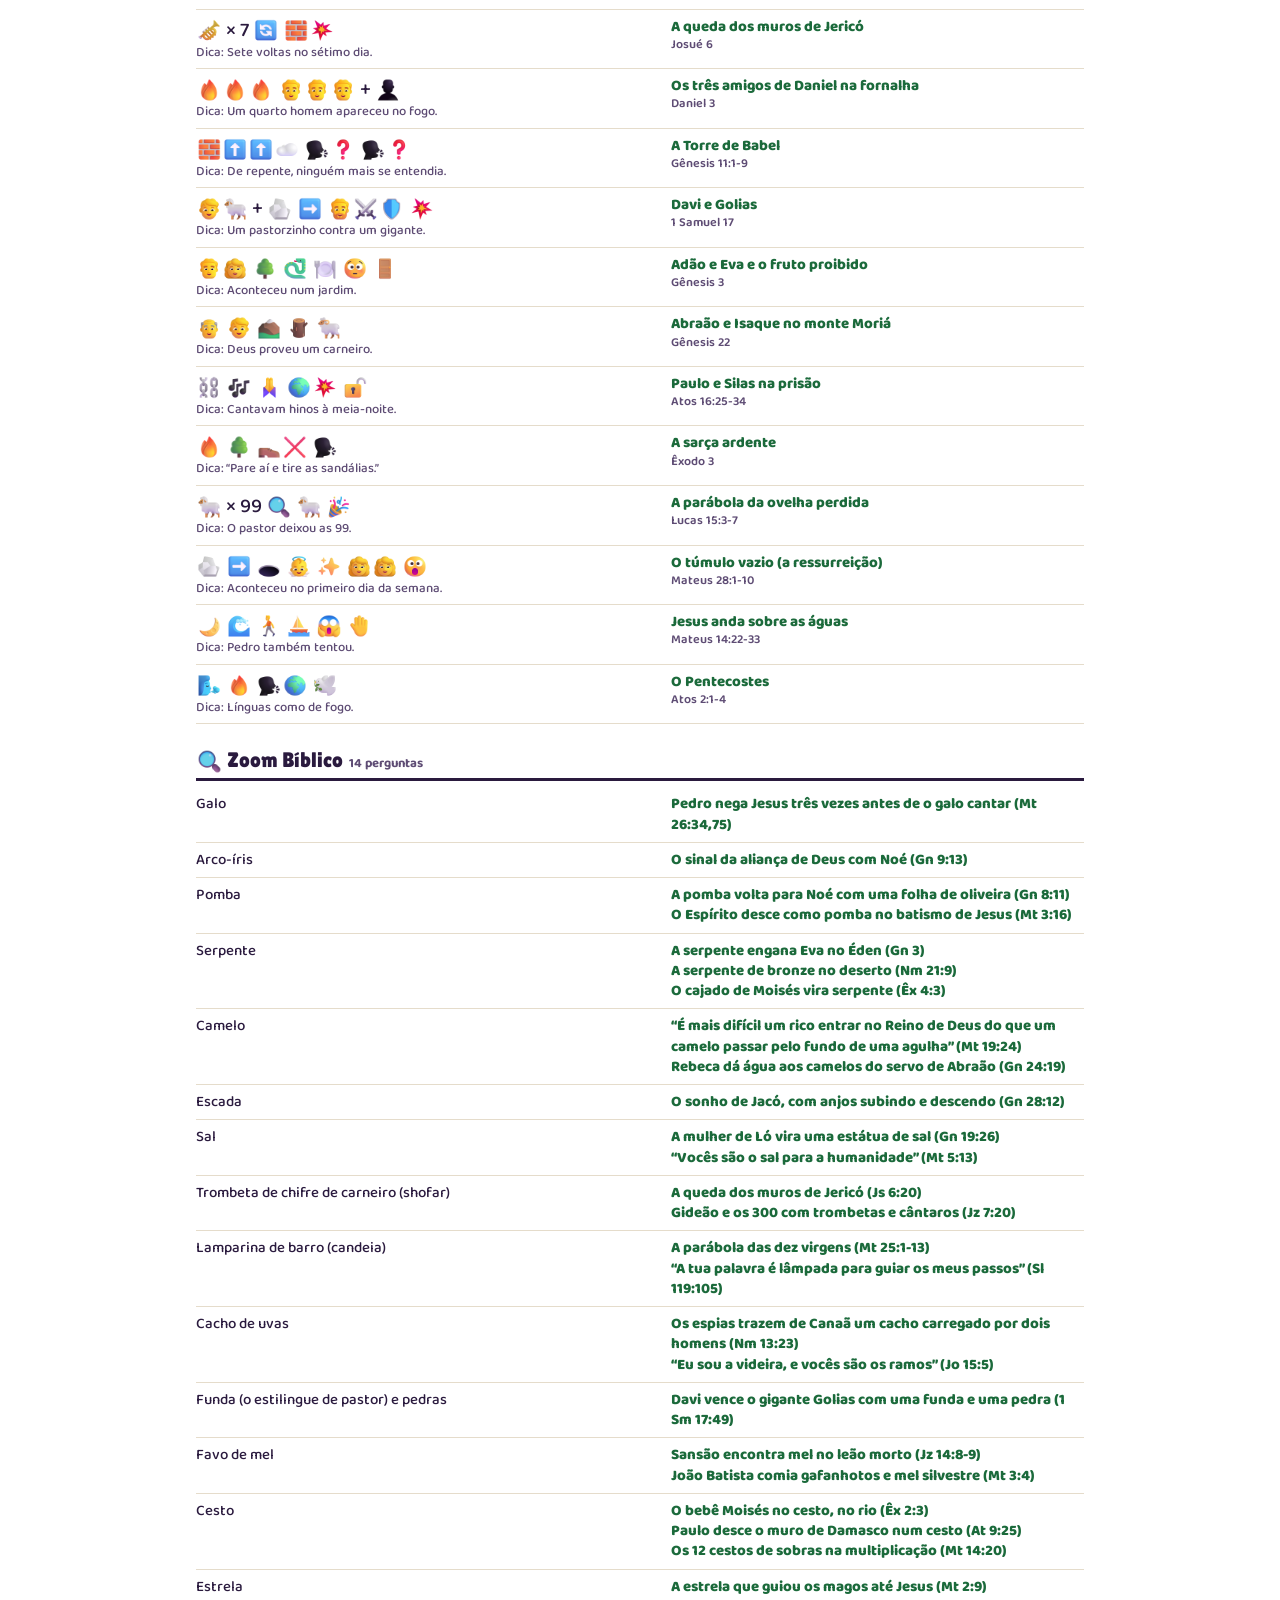
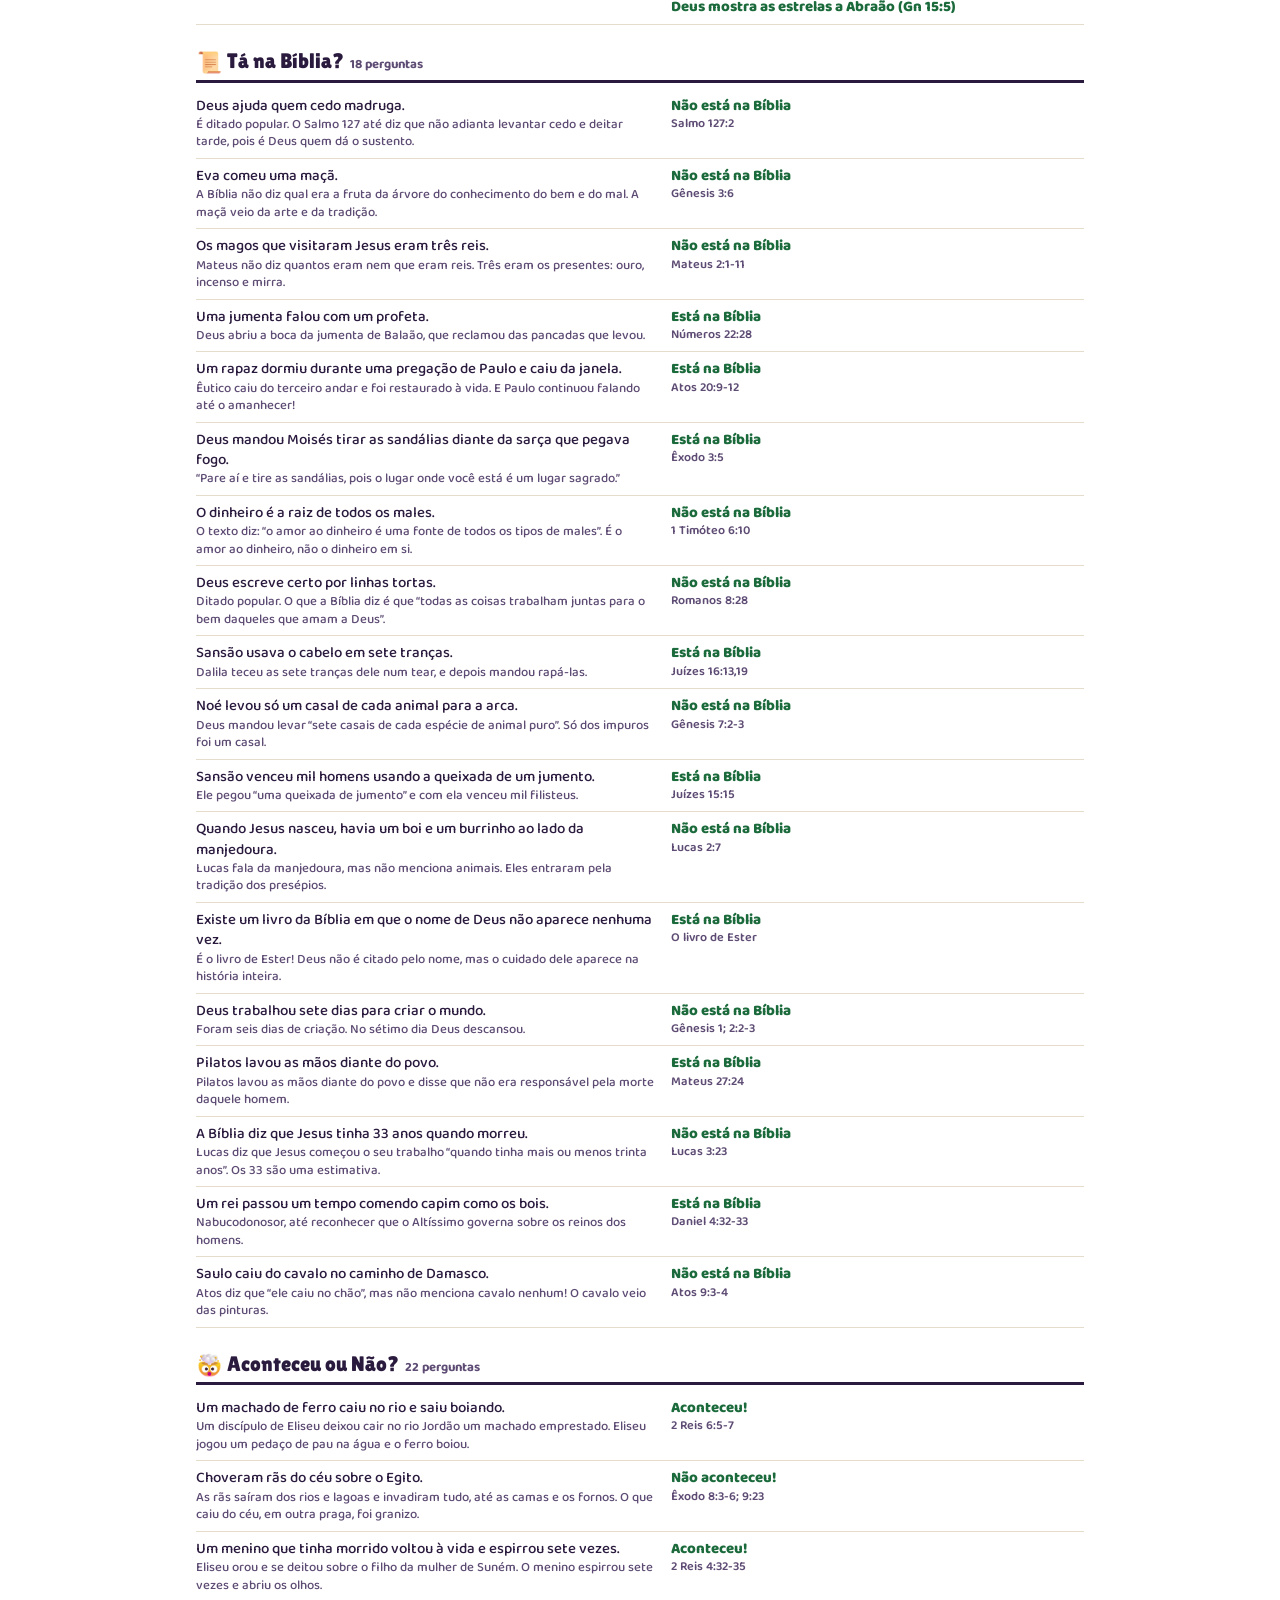
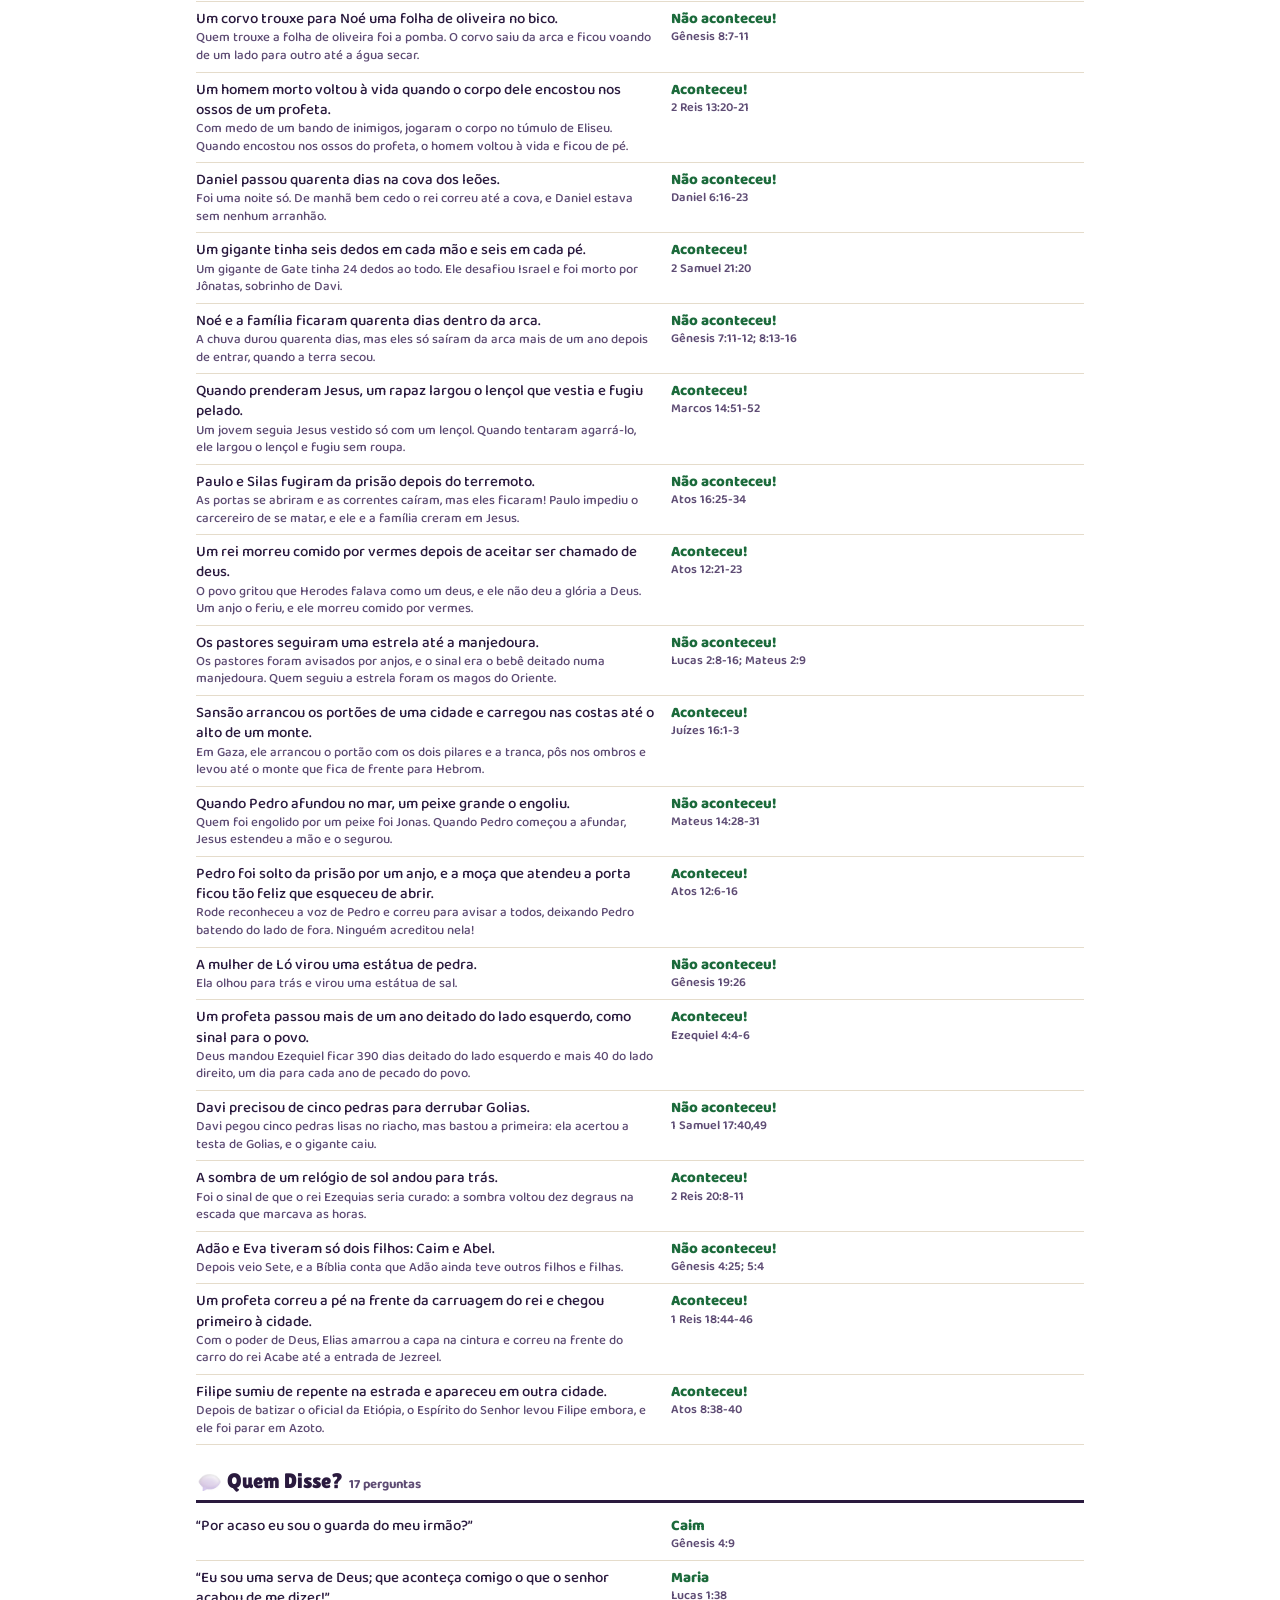
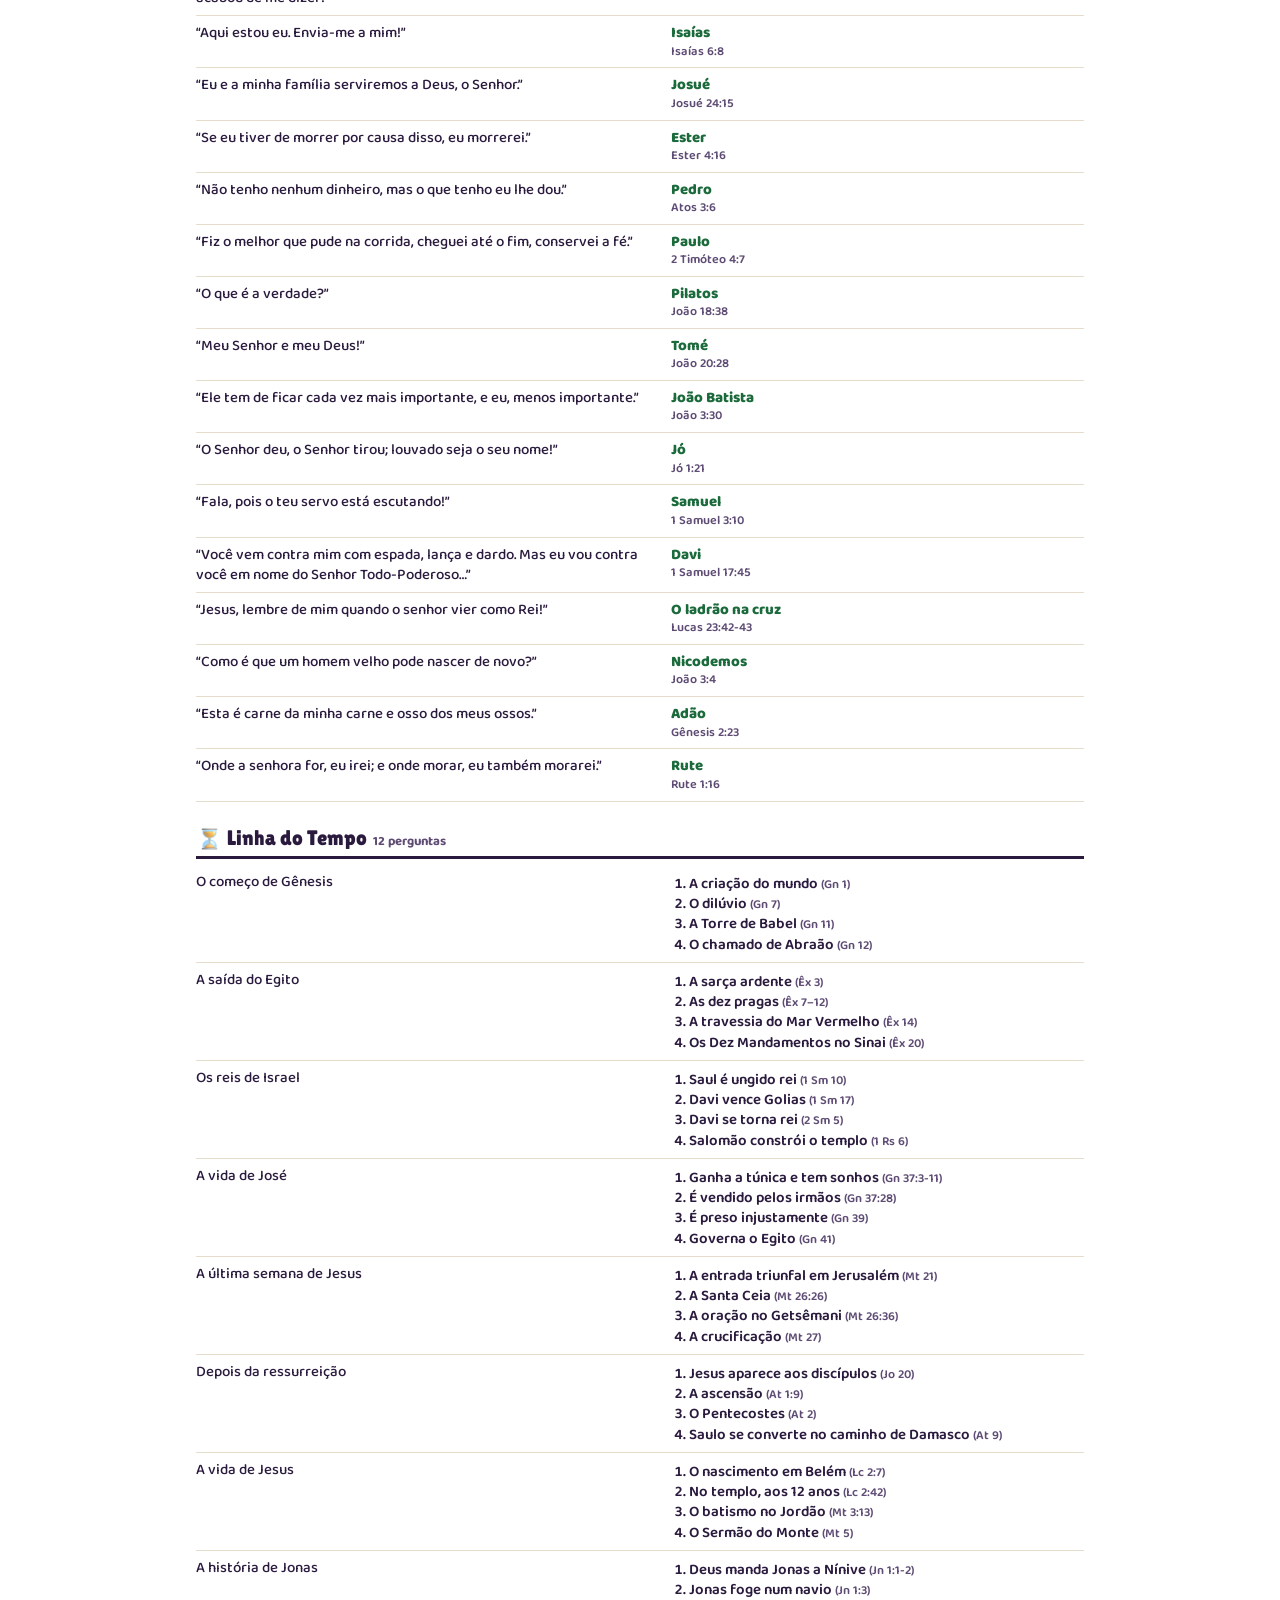
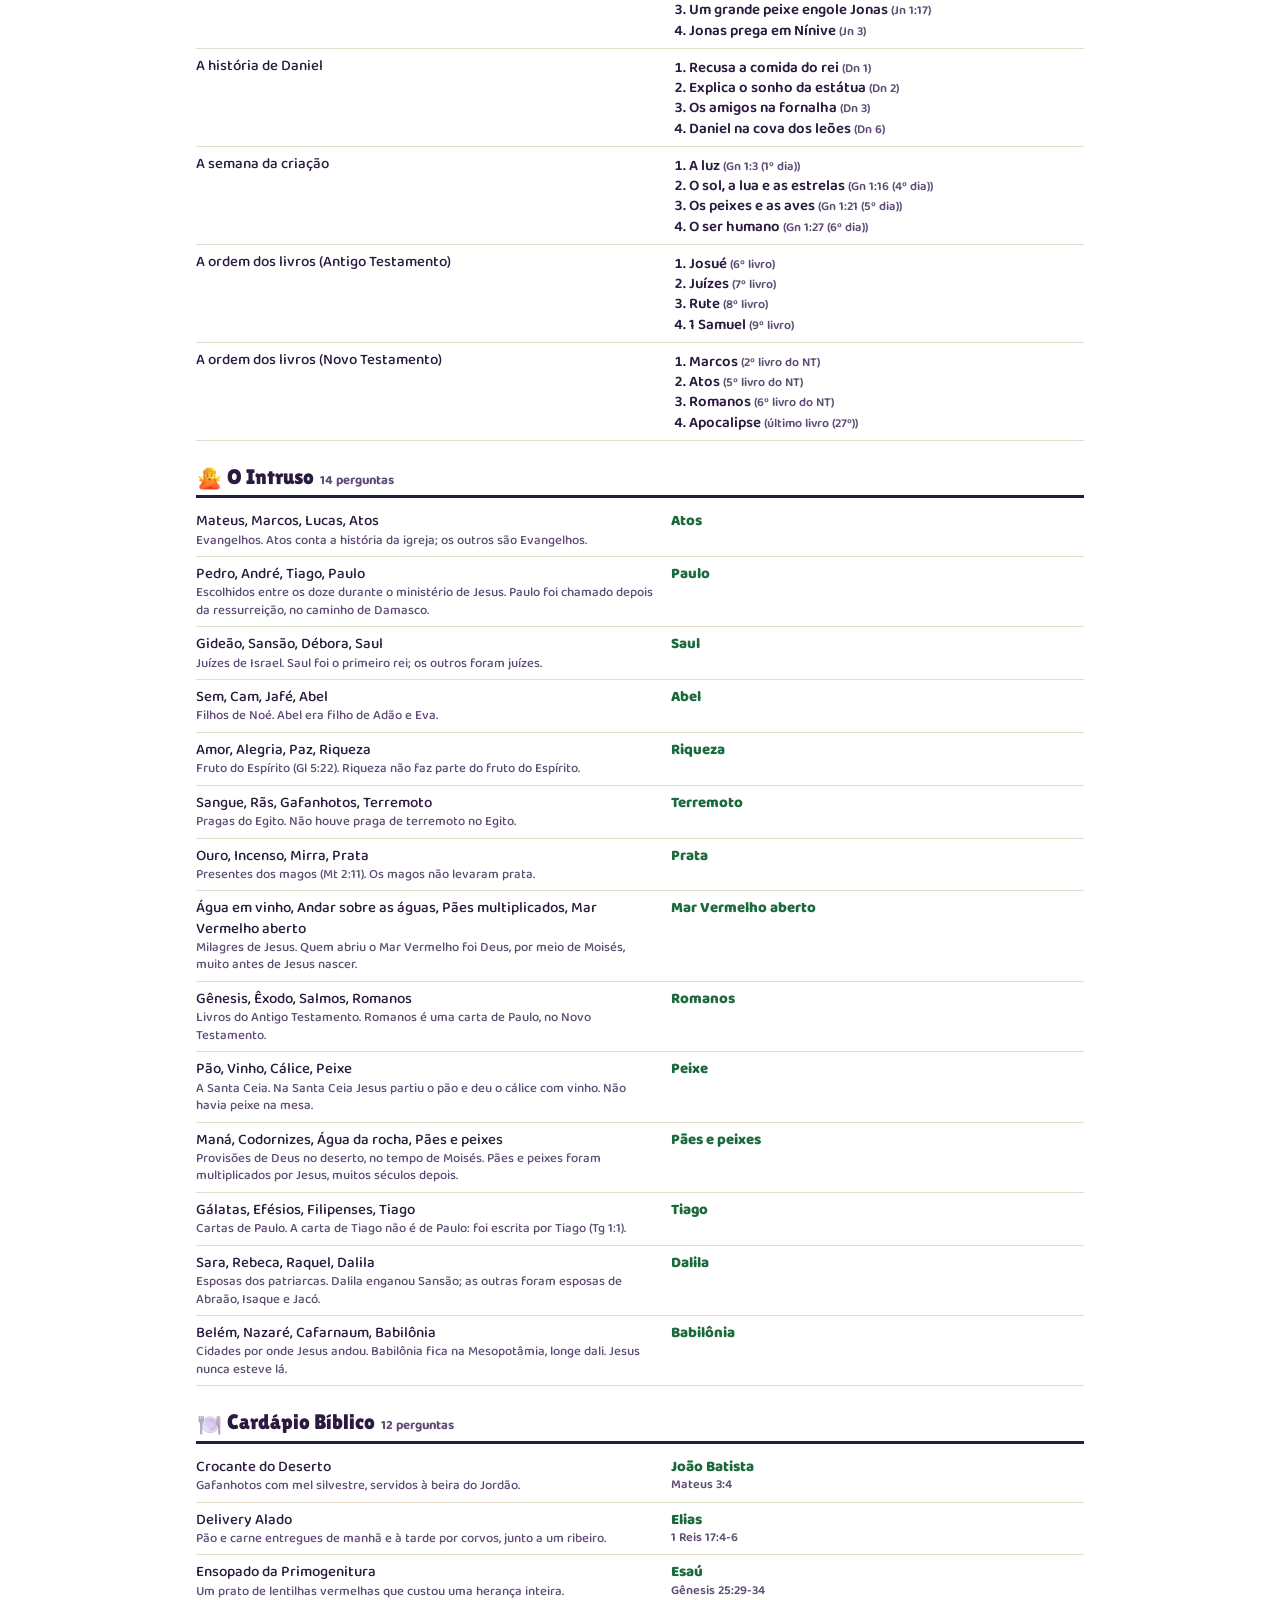
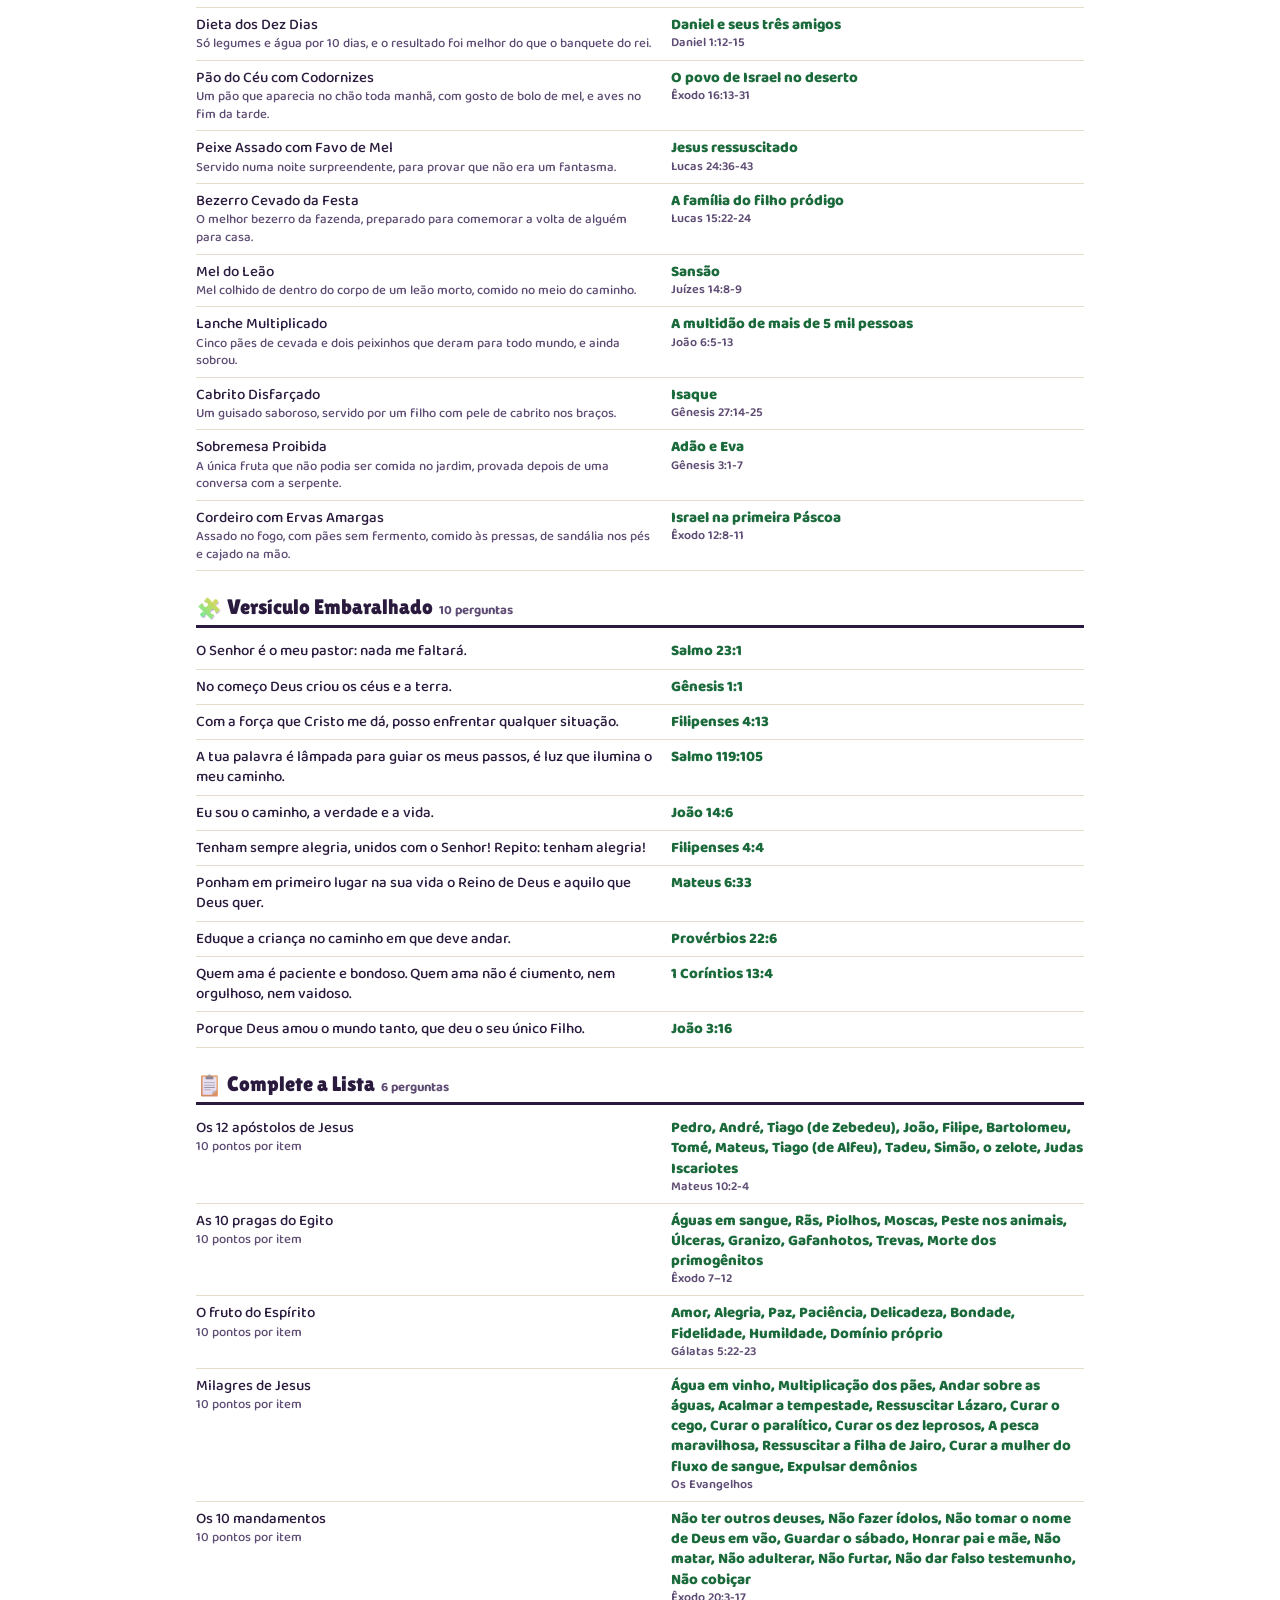
==== commit 7c874d92: "Escolha da versão da Bíblia (NTLH padrão, ARC, ARA, NAA, NVI) Co-Authored-By: Claude Opus 5.5 <norep" ====
--- a/gabarito.html
+++ b/gabarito.html
@@ -119,6 +119,7 @@
 
   <script src="js/emoji.js"></script>
   <script src="js/dados.js"></script>
+  <script src="js/versoes.js"></script>
   <script>
   (function () {
     'use strict';
@@ -129,6 +130,8 @@
     try {
       const salvo = JSON.parse(localStorage.getItem('quiz-ebd-v1') || 'null');
       if (salvo && salvo.salario > 0) salario = salvo.salario;
+      /* mesma versão da Bíblia escolhida nos Ajustes do jogo */
+      if (salvo && salvo.versao) Versoes.aplicar(salvo.versao);
     } catch (e) { /* sem jogo salvo */ }
     const diaria = Math.ceil(Math.round(salario / 30 * 1e6) / 1e4) / 100;
 
@@ -188,7 +191,8 @@
     document.getElementById('lista').innerHTML = blocos.join('');
     document.getElementById('sub').textContent =
       `As perguntas aparecem no jogo em ordem sorteada; use a busca para achar a pergunta da vez. ` +
-      `Valores em reais: 1 dia de trabalho = salário mínimo de ${brl(salario)} ÷ 30 = ${brl(diaria)} (o salário muda em Ajustes, no jogo).`;
+      `Valores em reais: 1 dia de trabalho = salário mínimo de ${brl(salario)} ÷ 30 = ${brl(diaria)} (o salário muda em Ajustes, no jogo). ` +
+      `Citações bíblicas: ${Versoes.credito()} (a versão também se escolhe em Ajustes).`;
 
     /* busca: ignora acentos e maiúsculas, esconde o que não combina */
     const norm = s => s.toLowerCase().normalize('NFD').replace(/[̀-ͯ]/g, '');
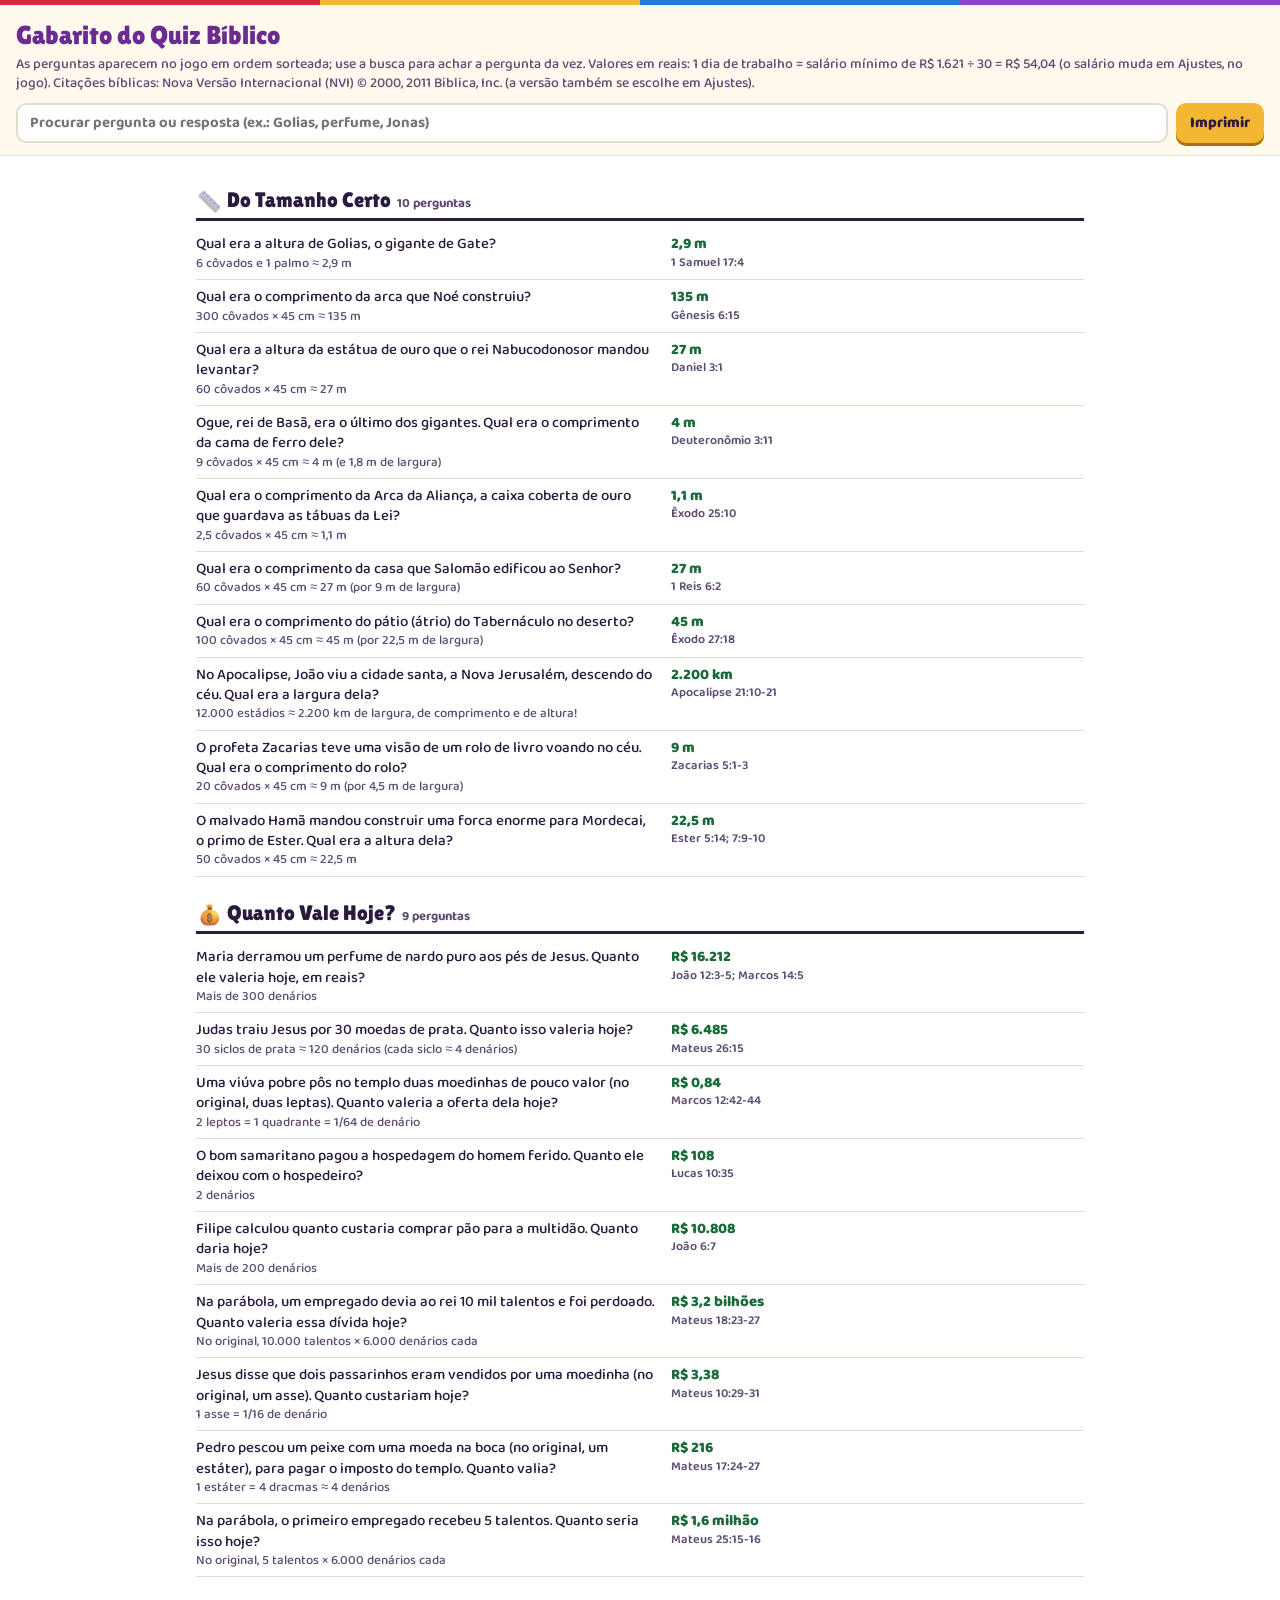
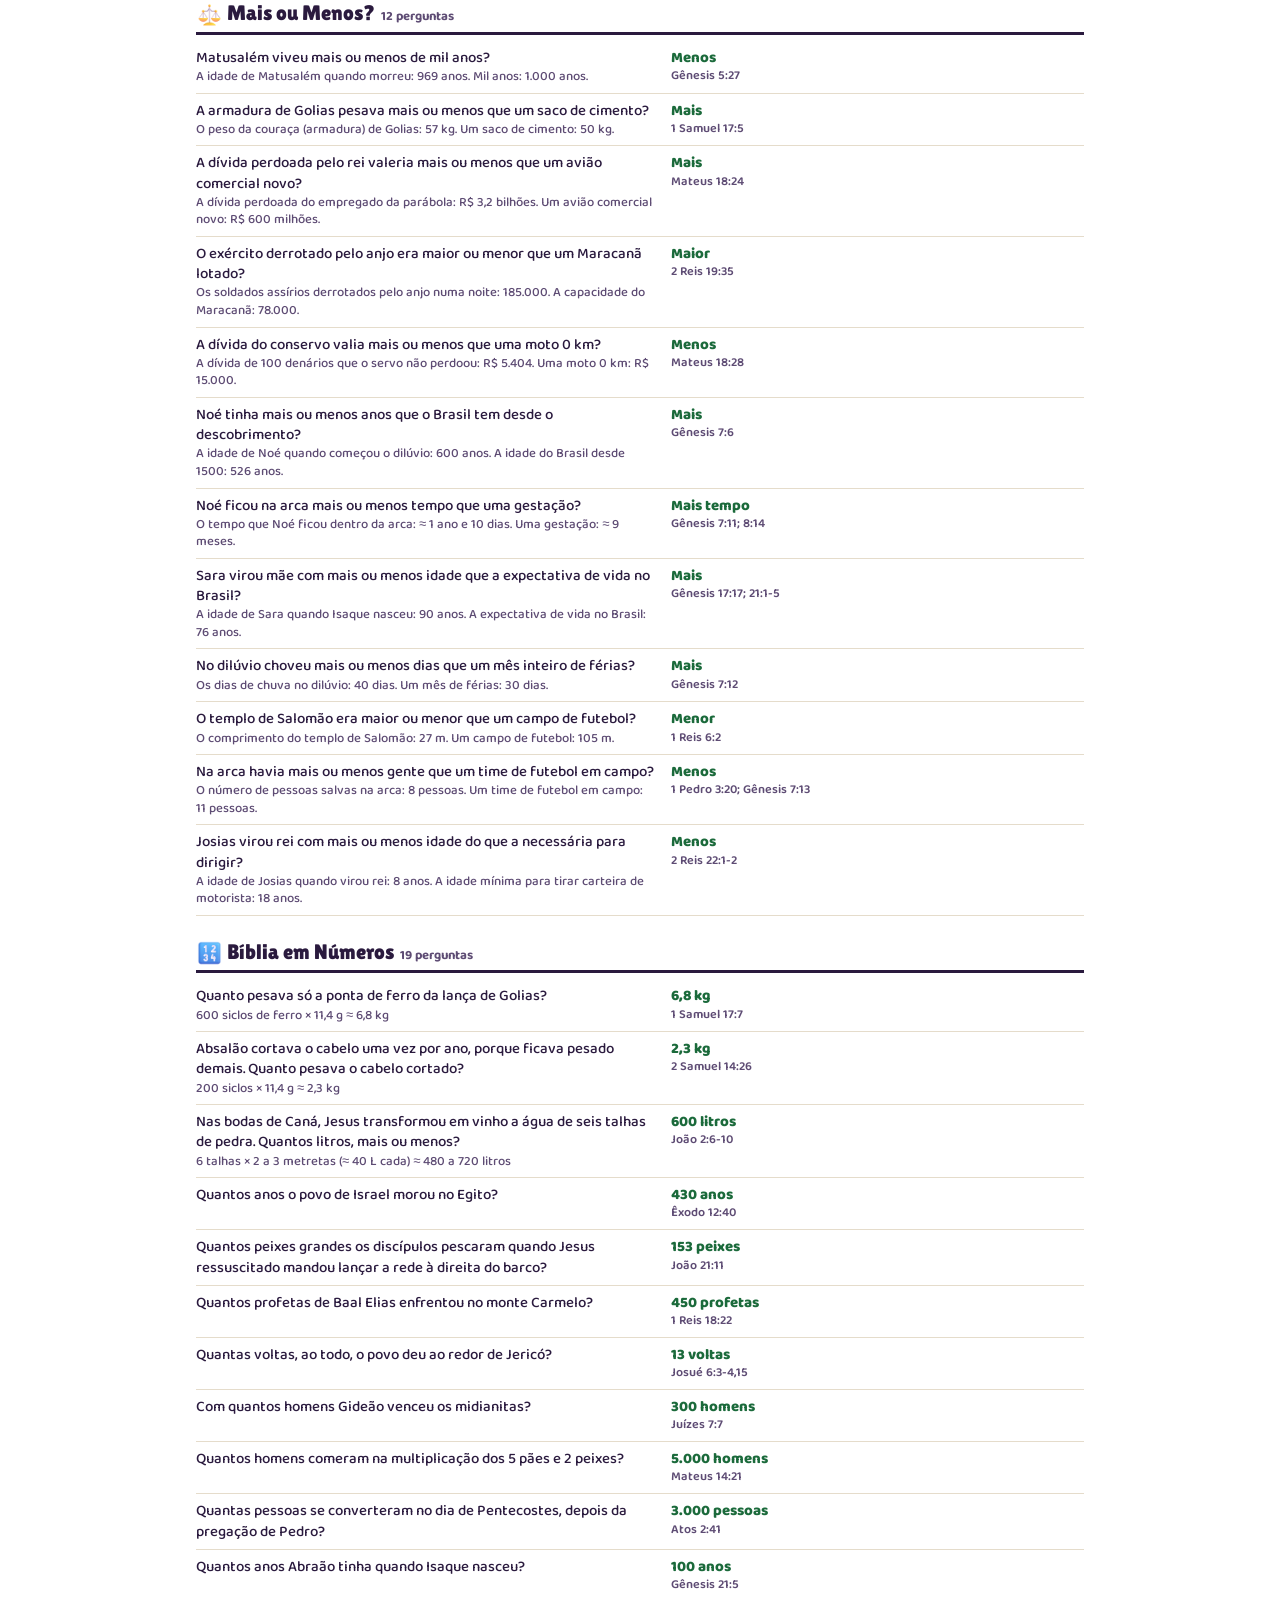
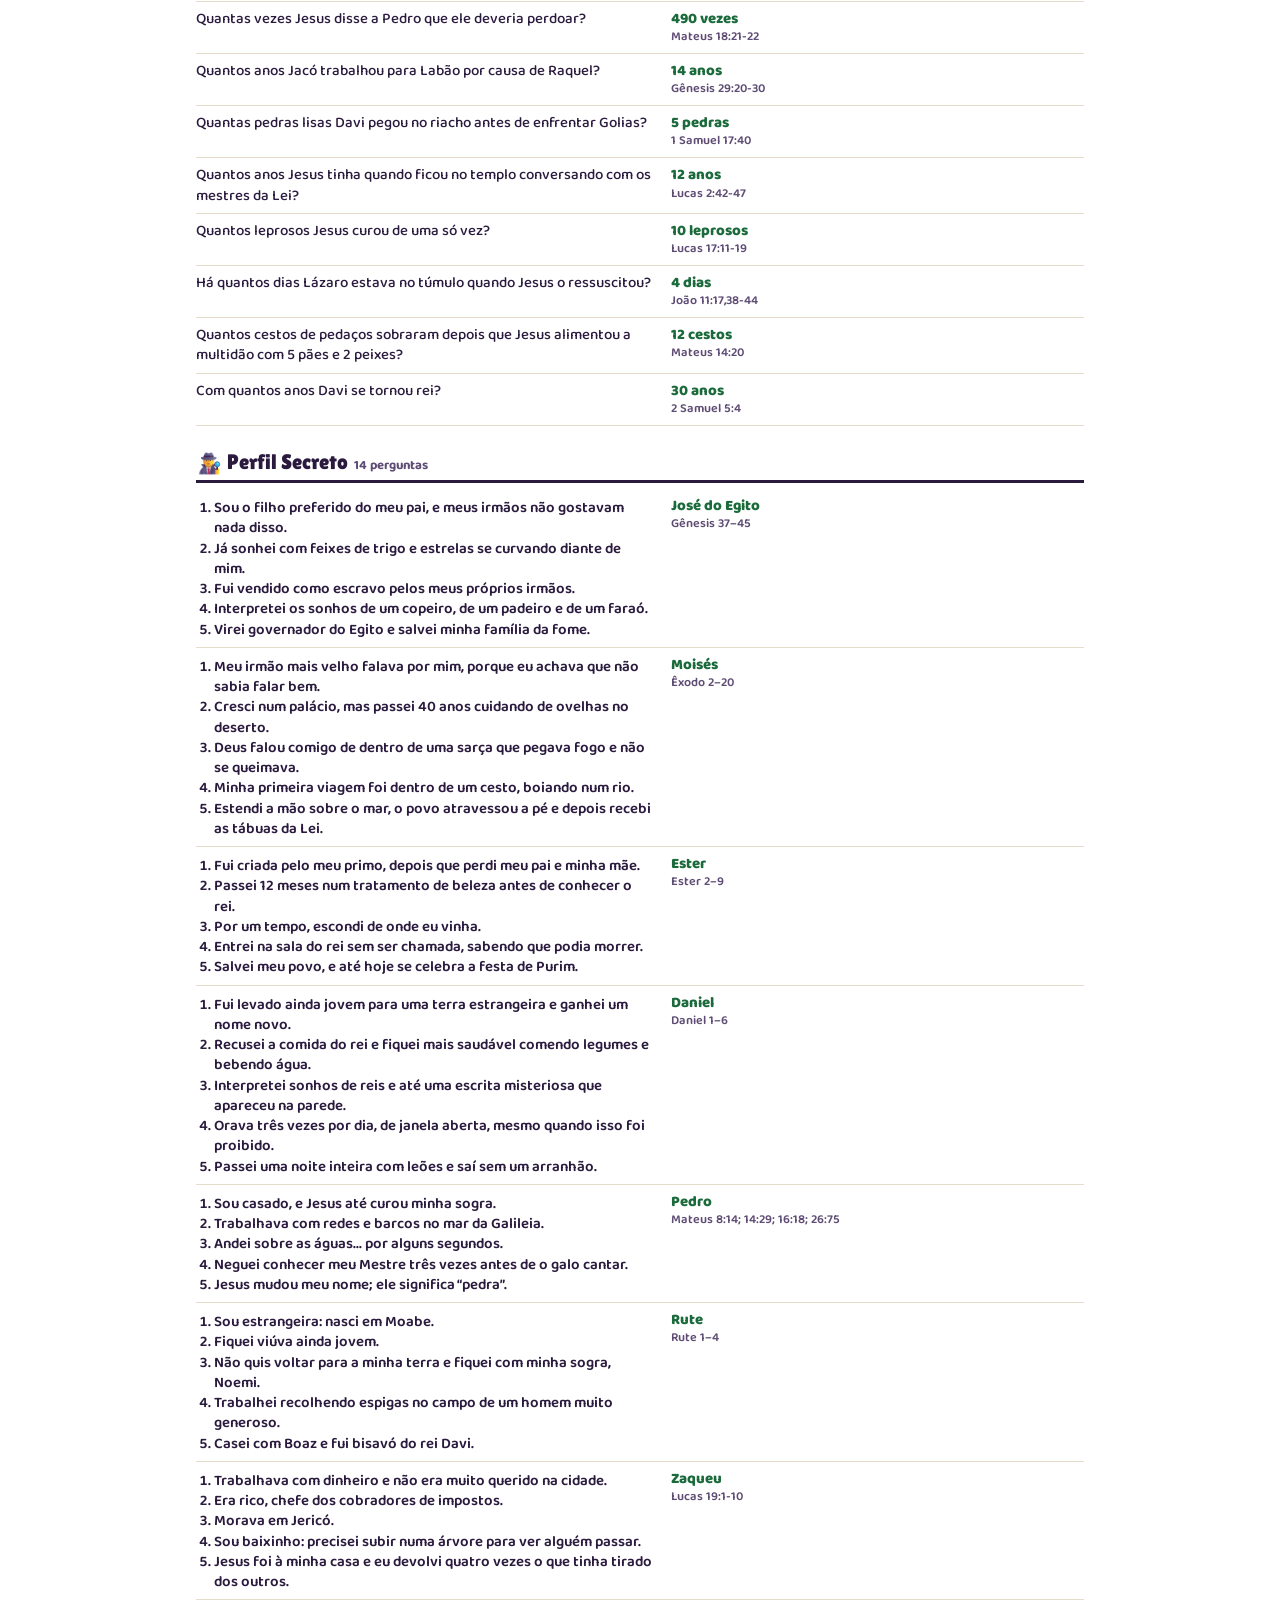
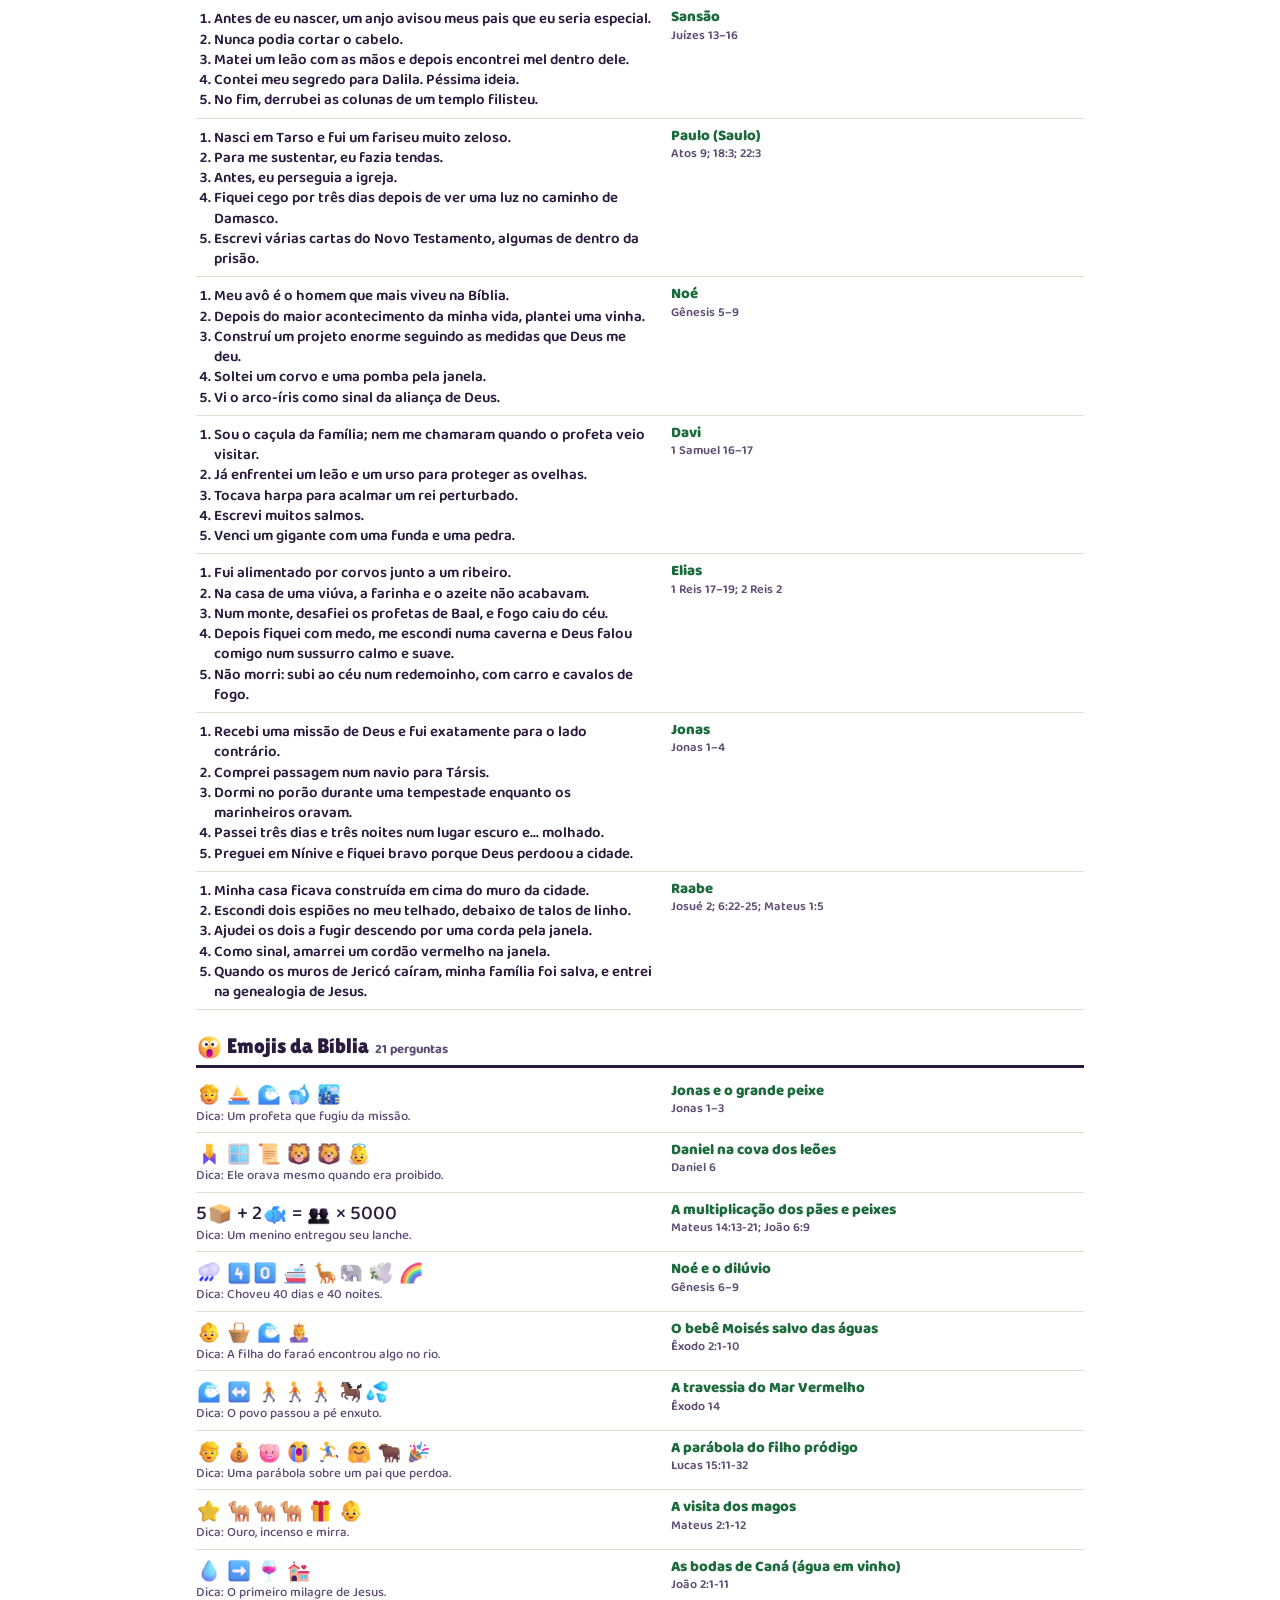
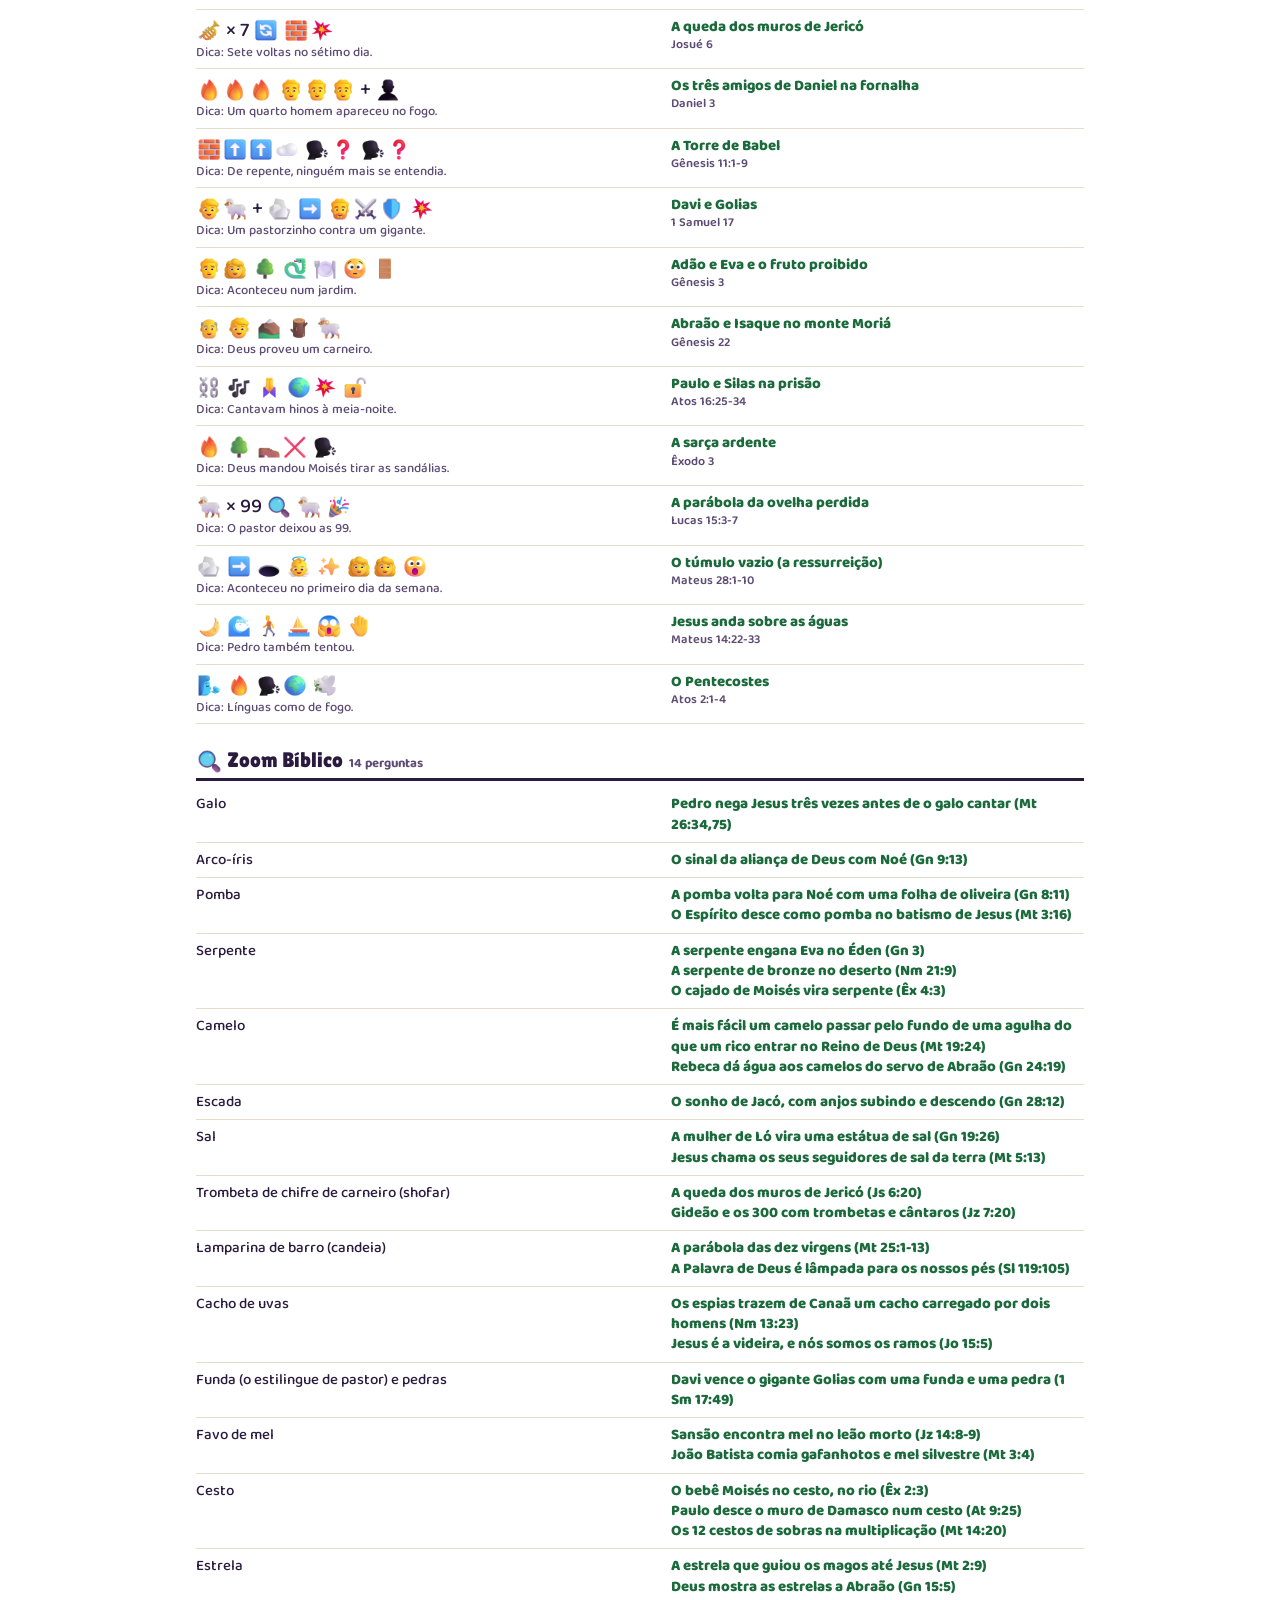
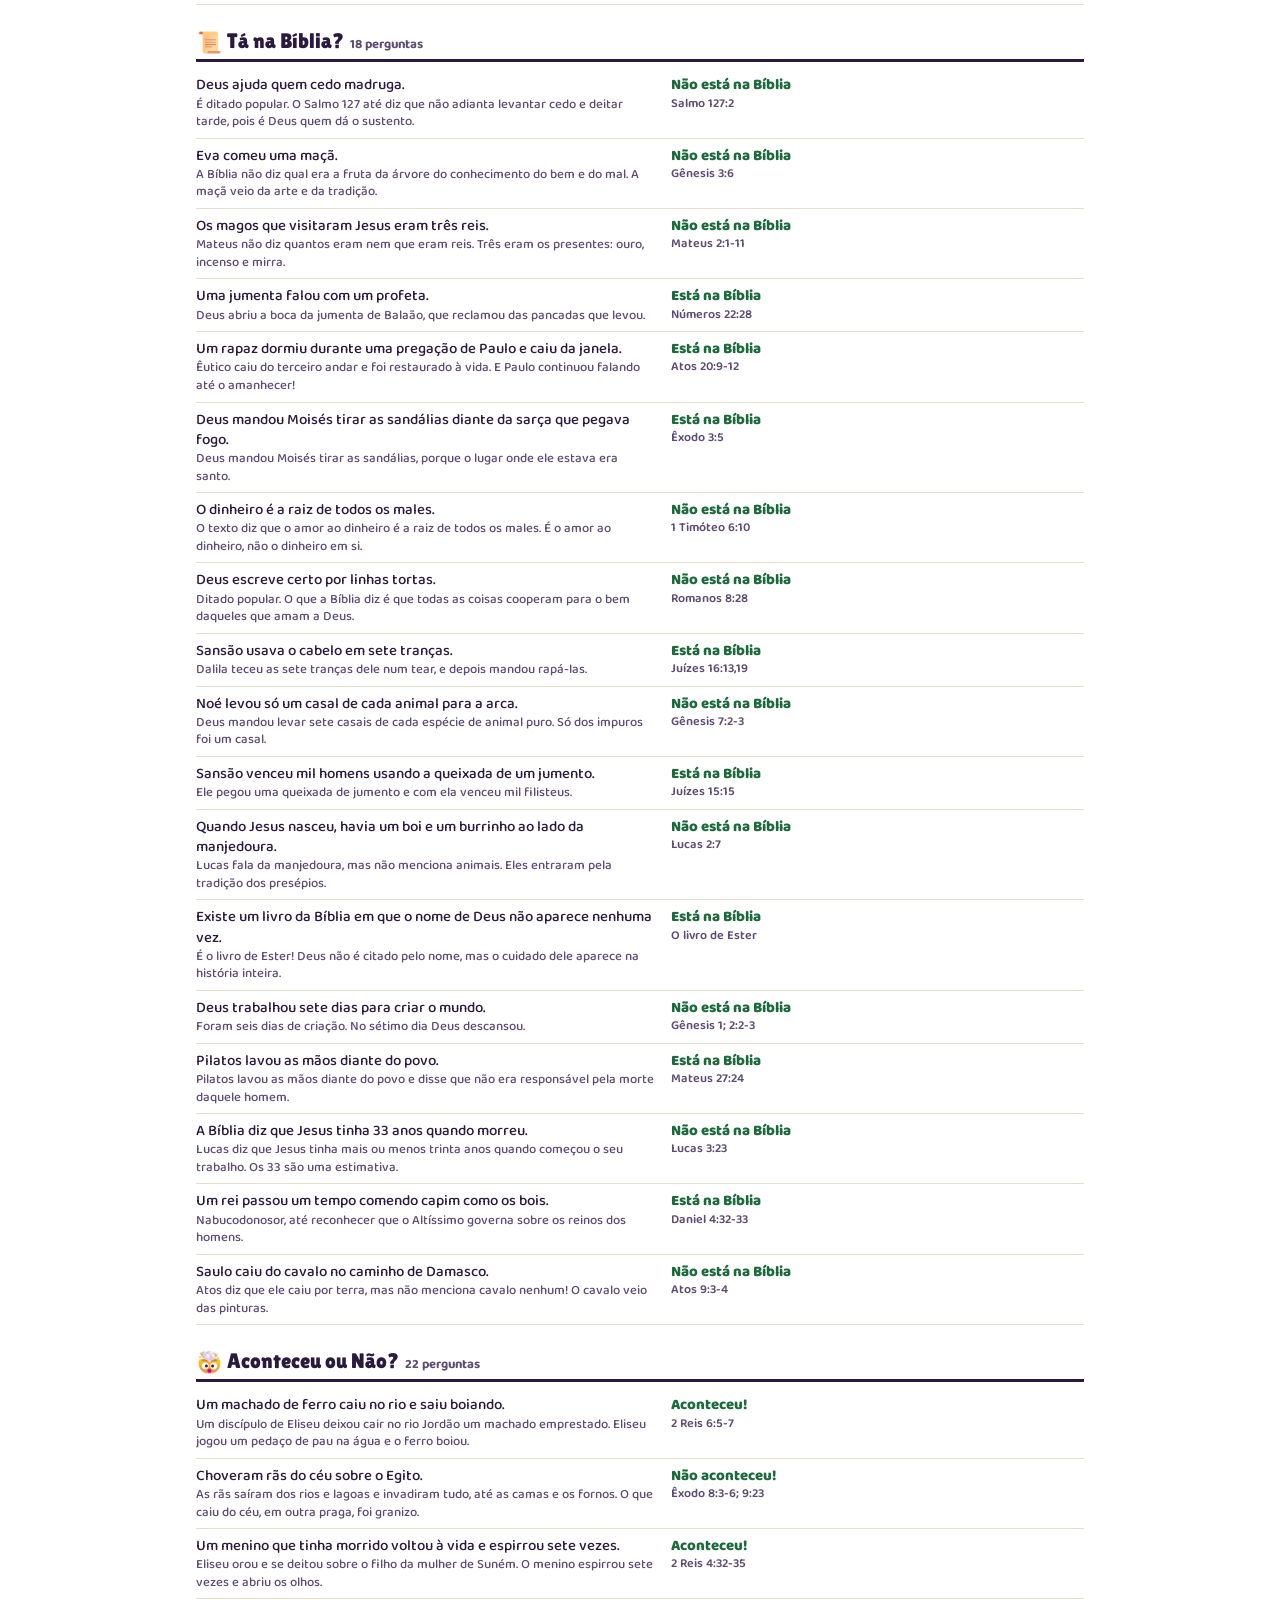
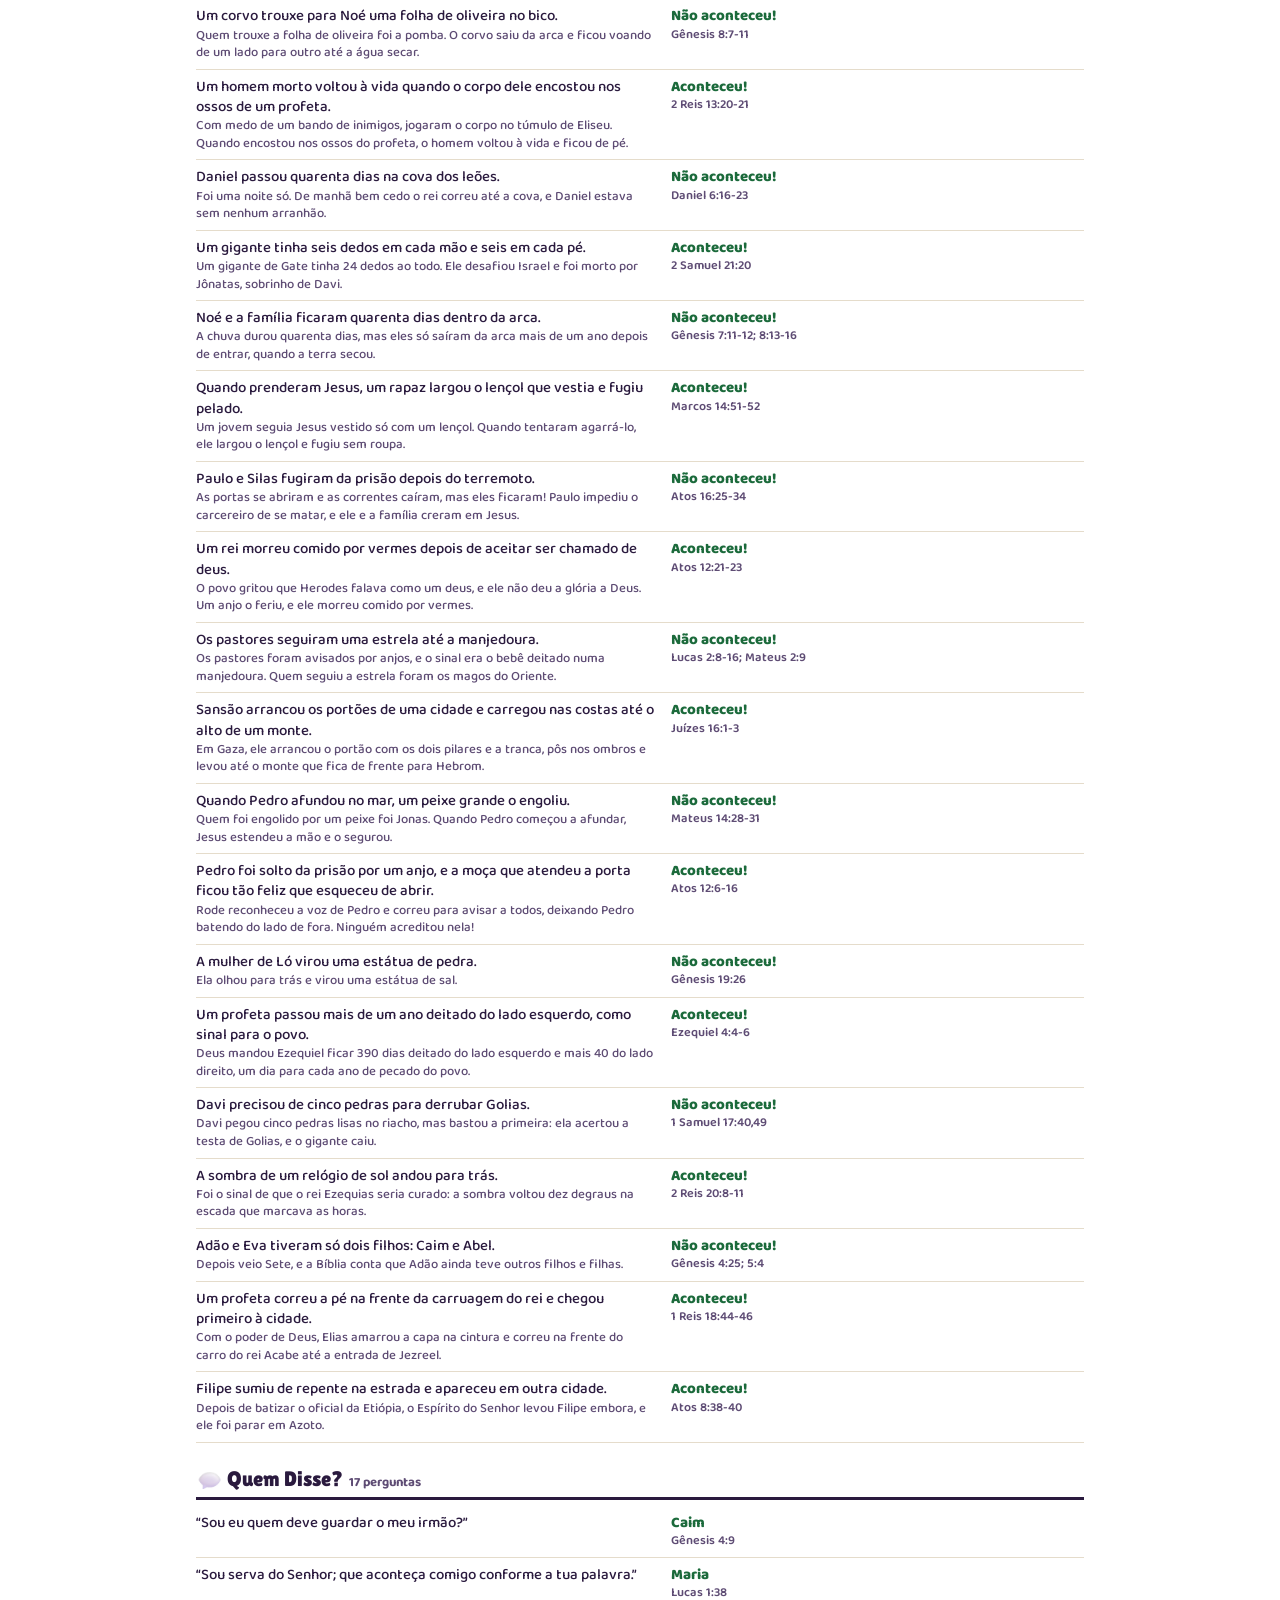
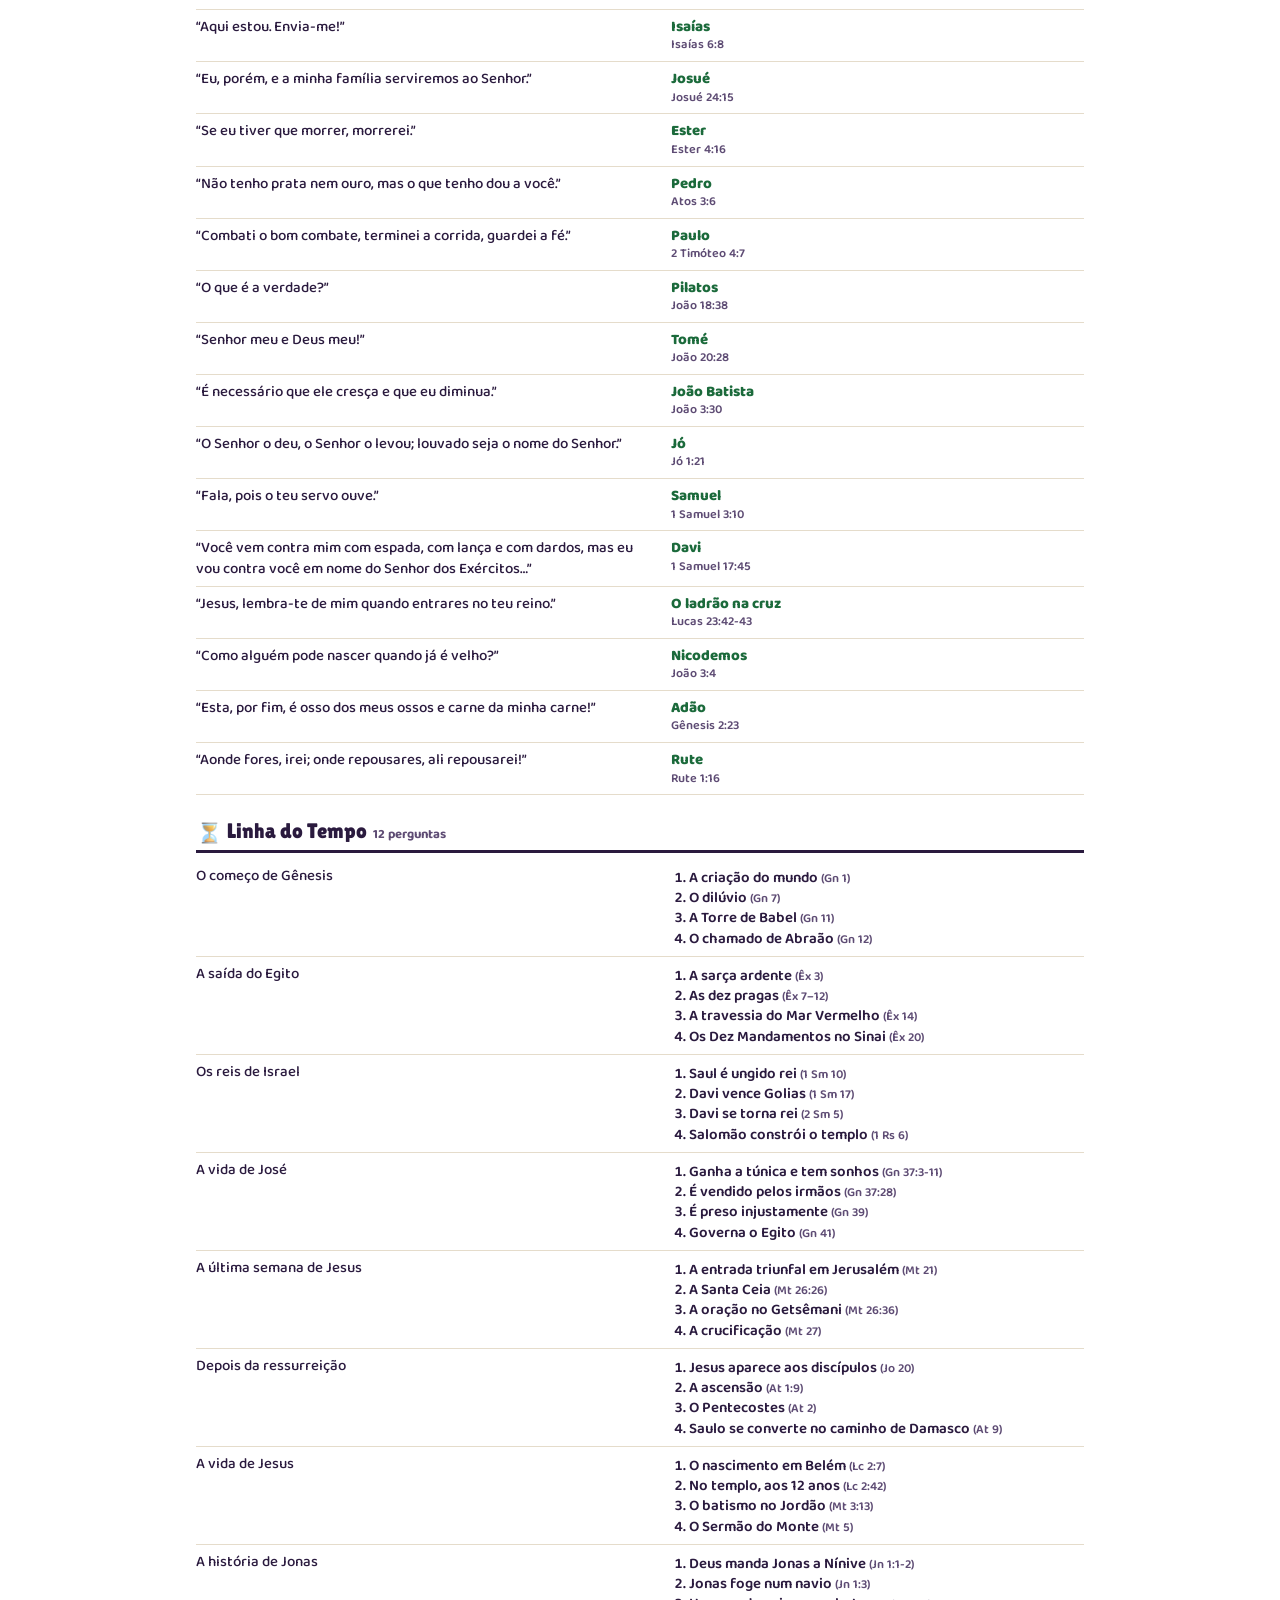
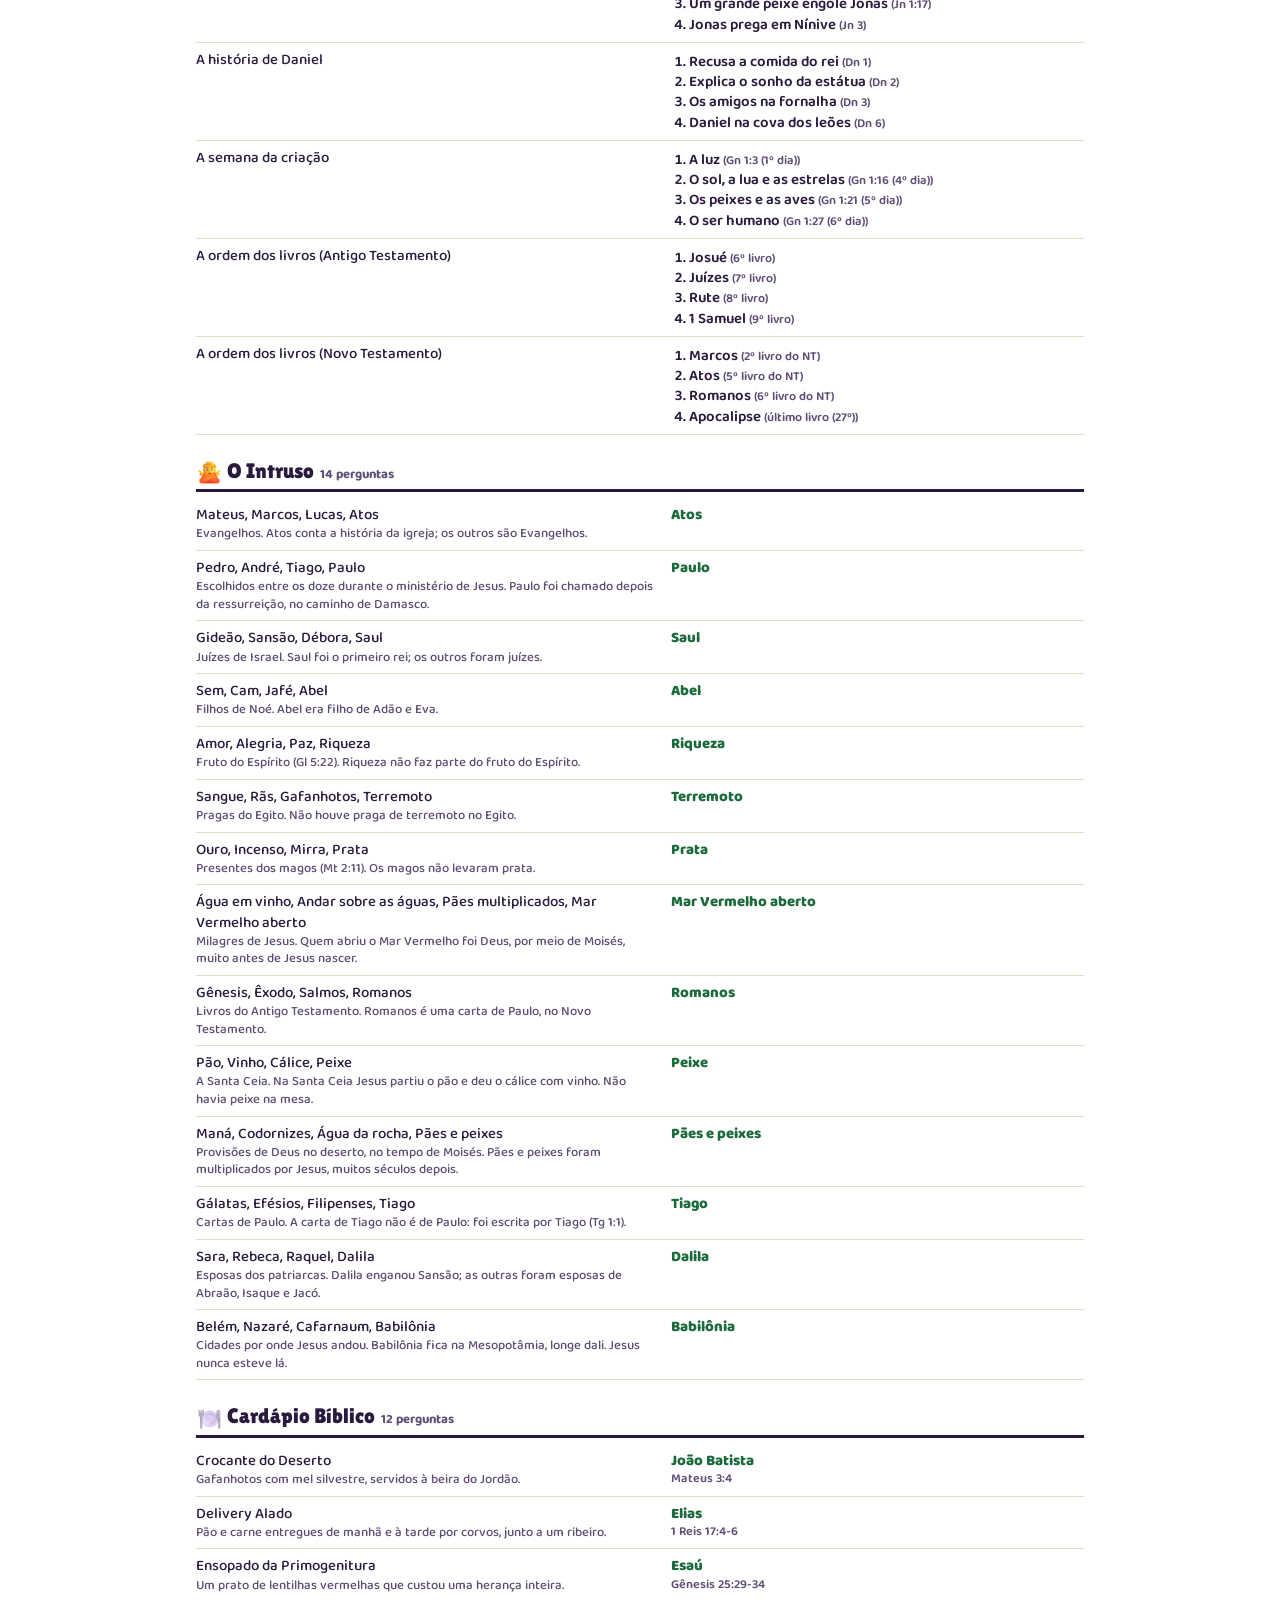
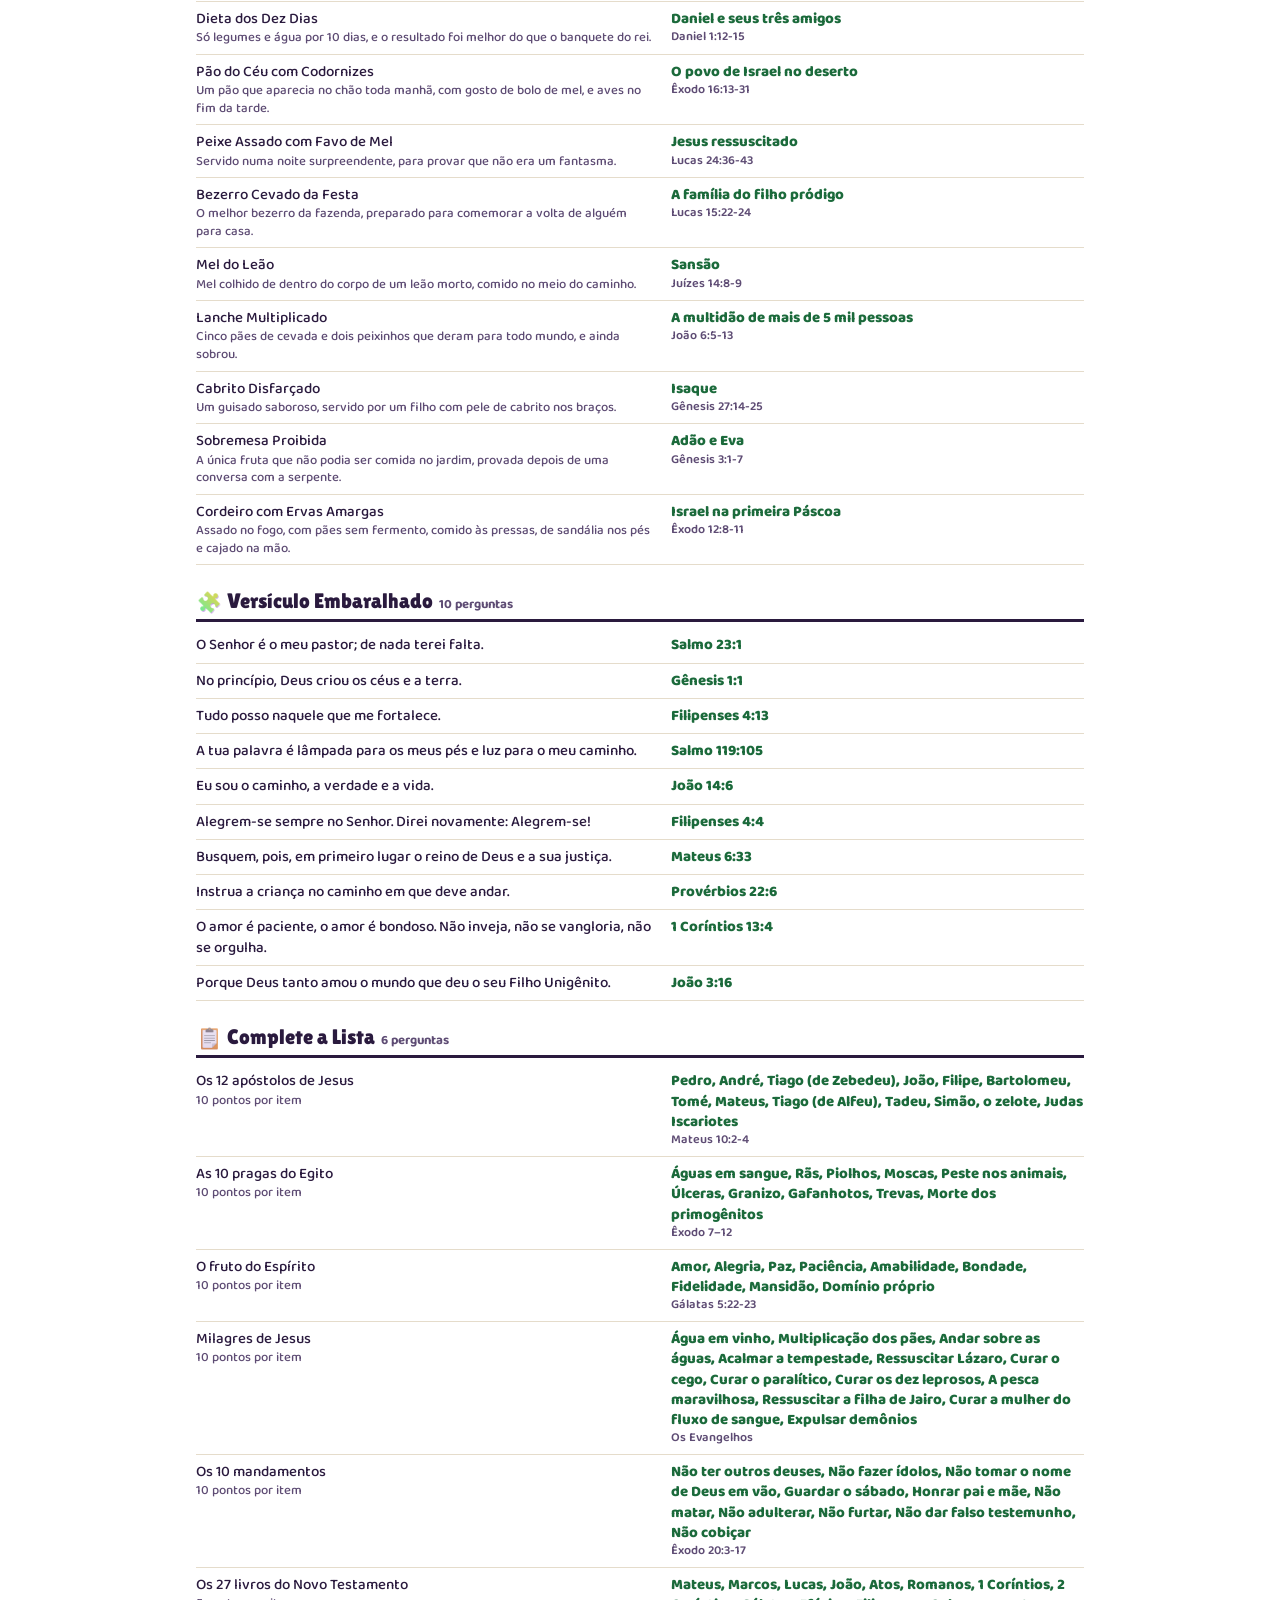
==== commit d3af66ad: "NVI como versão padrão da Bíblia Co-Authored-By: Claude Opus 5.5 <noreply@anthropic.com>" ====
--- a/gabarito.html
+++ b/gabarito.html
@@ -127,11 +127,12 @@
 
     /* mesmo valor usado no jogo: 1 dia de trabalho = salário mínimo ÷ 30 (Ajustes) */
     let salario = 1621;
+    Versoes.aplicar('nvi');   /* padrão do jogo */
     try {
       const salvo = JSON.parse(localStorage.getItem('quiz-ebd-v1') || 'null');
       if (salvo && salvo.salario > 0) salario = salvo.salario;
       /* mesma versão da Bíblia escolhida nos Ajustes do jogo */
-      if (salvo && salvo.versao) Versoes.aplicar(salvo.versao);
+      if (salvo && salvo.versao && salvo.versaoEscolhida) Versoes.aplicar(salvo.versao);
     } catch (e) { /* sem jogo salvo */ }
     const diaria = Math.ceil(Math.round(salario / 30 * 1e6) / 1e4) / 100;
 
